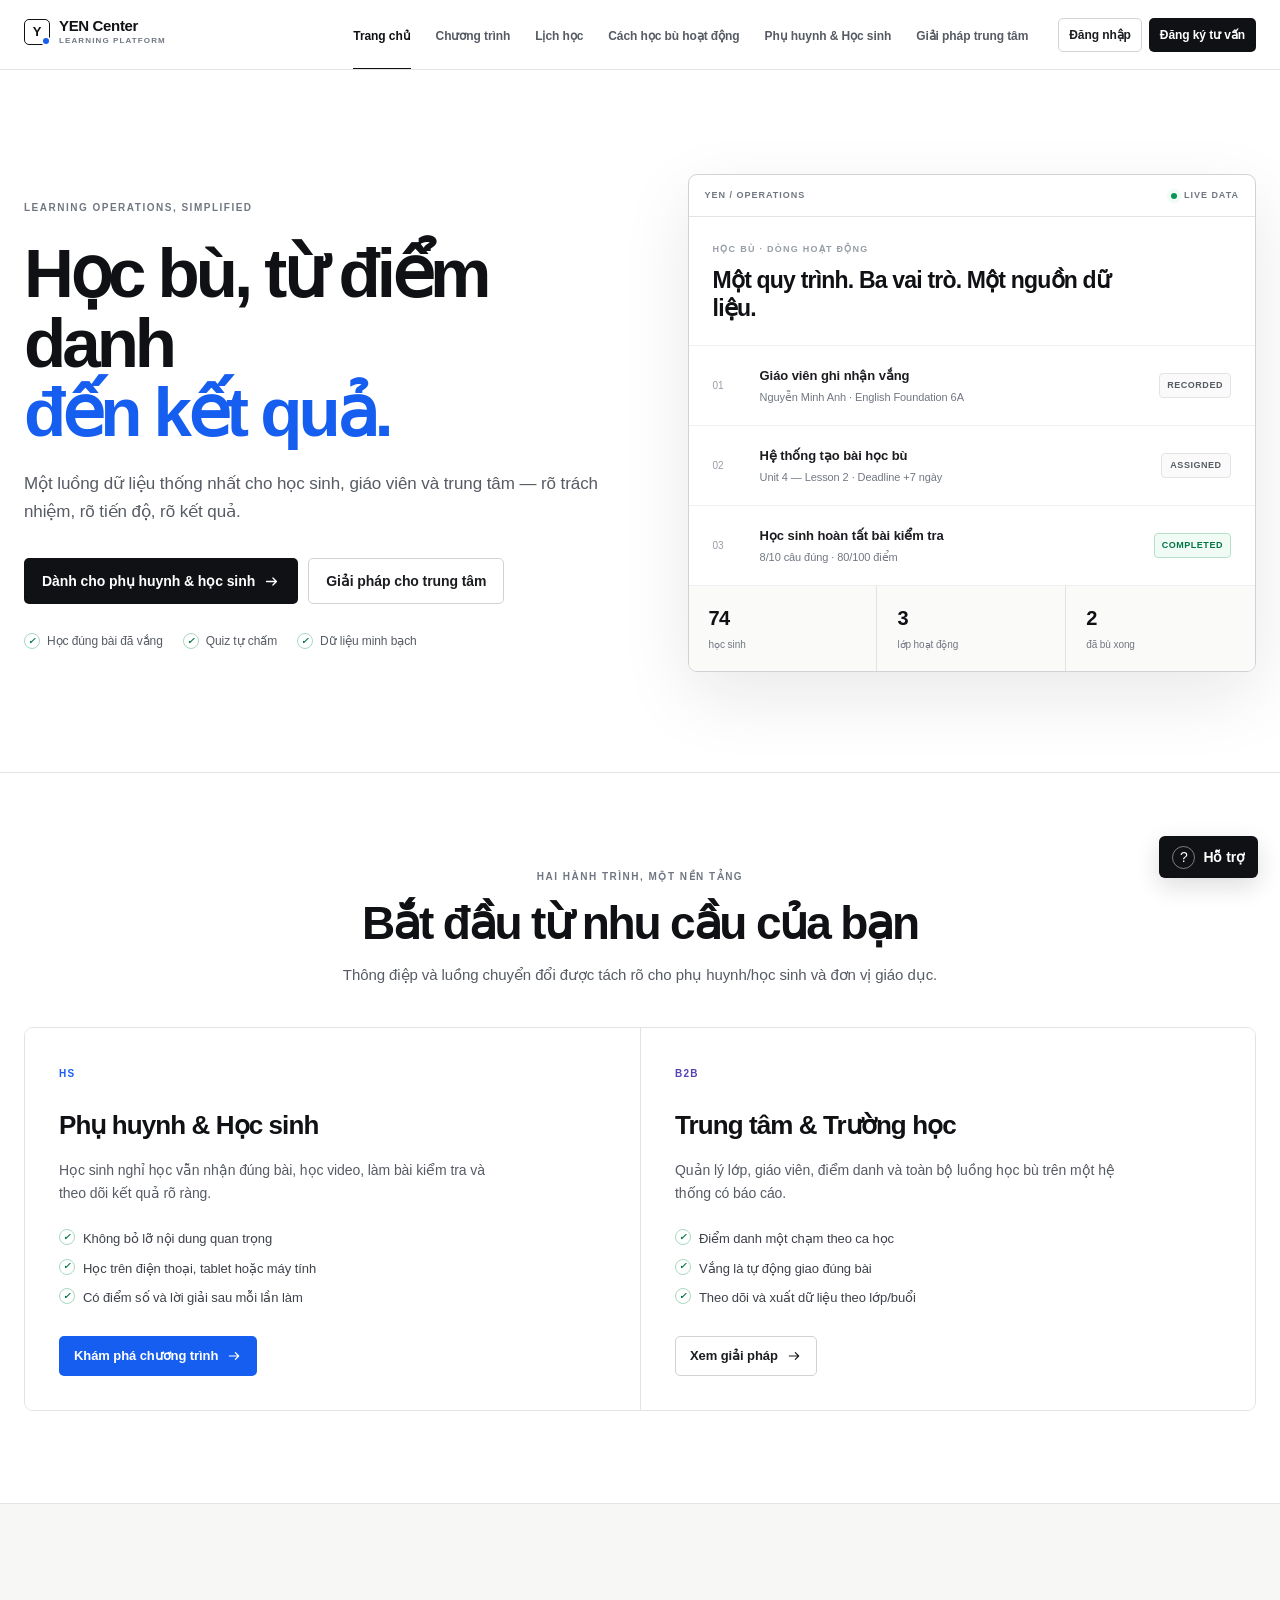
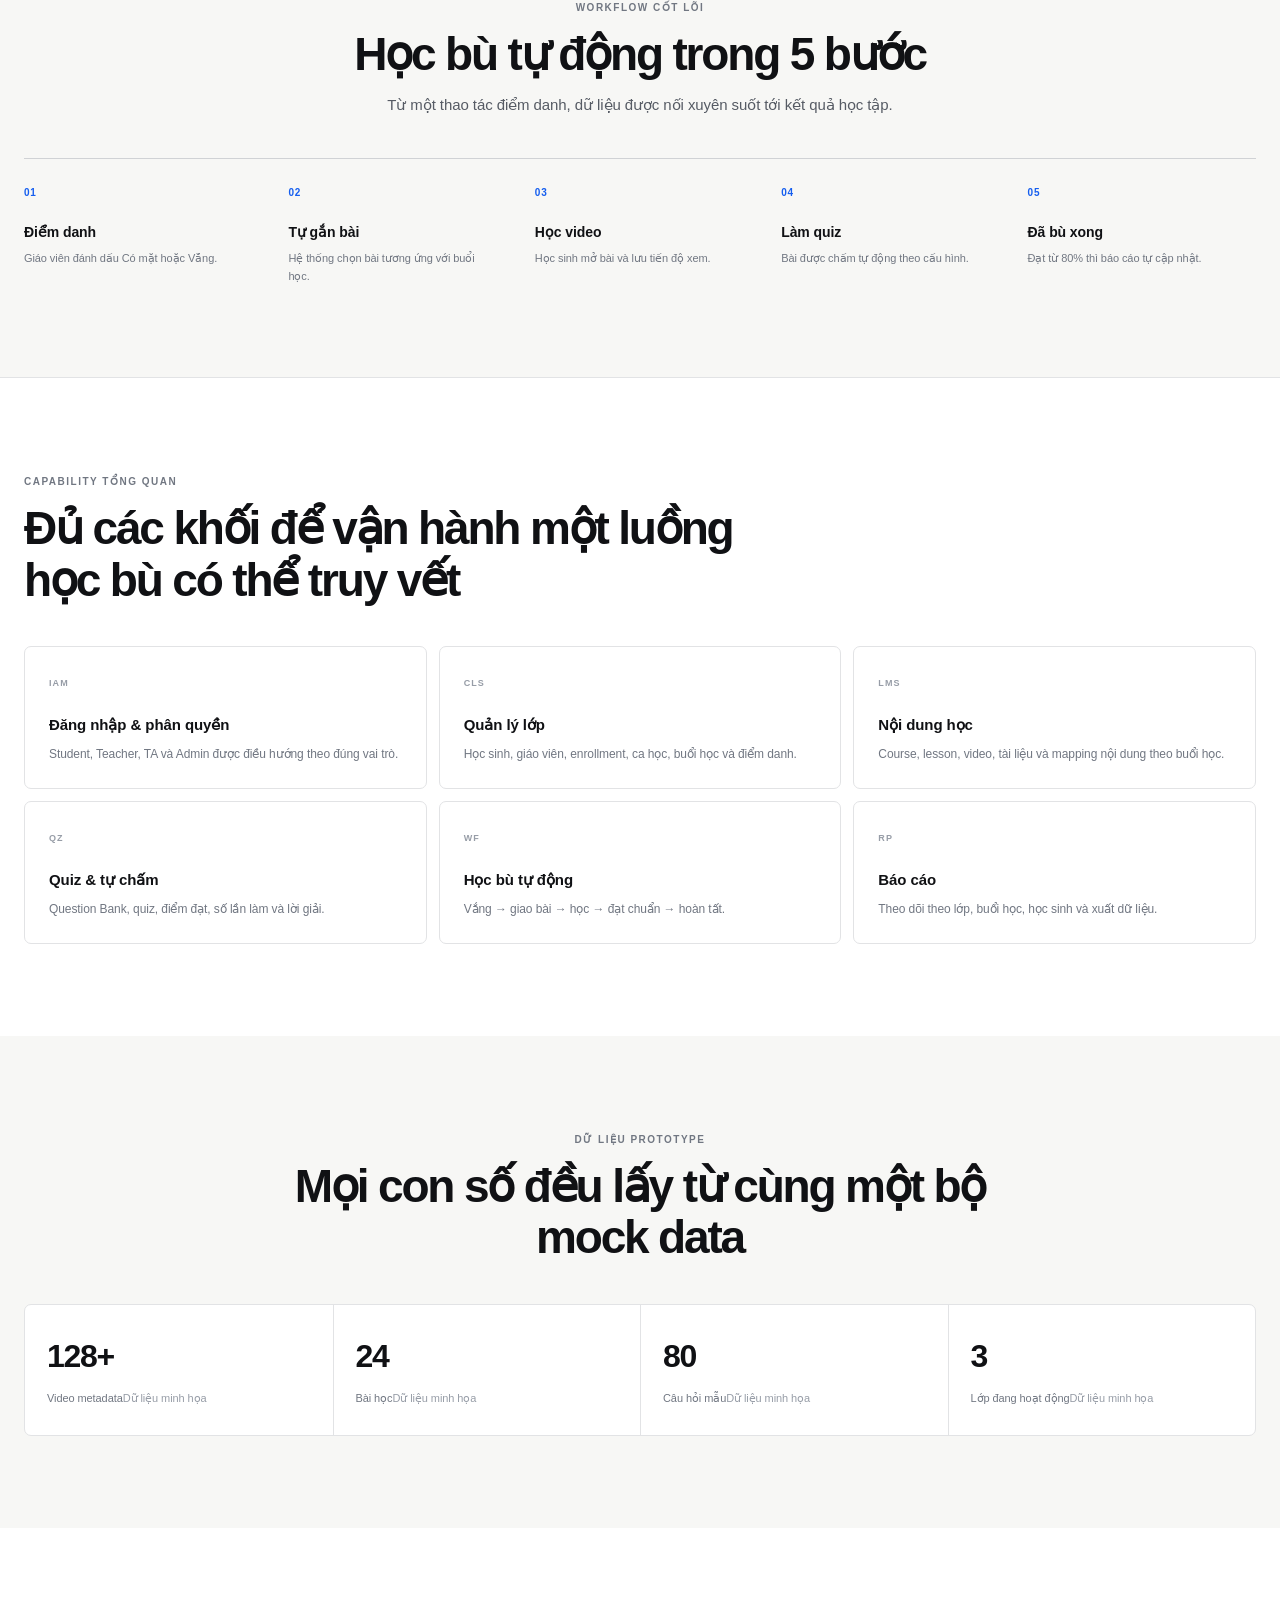
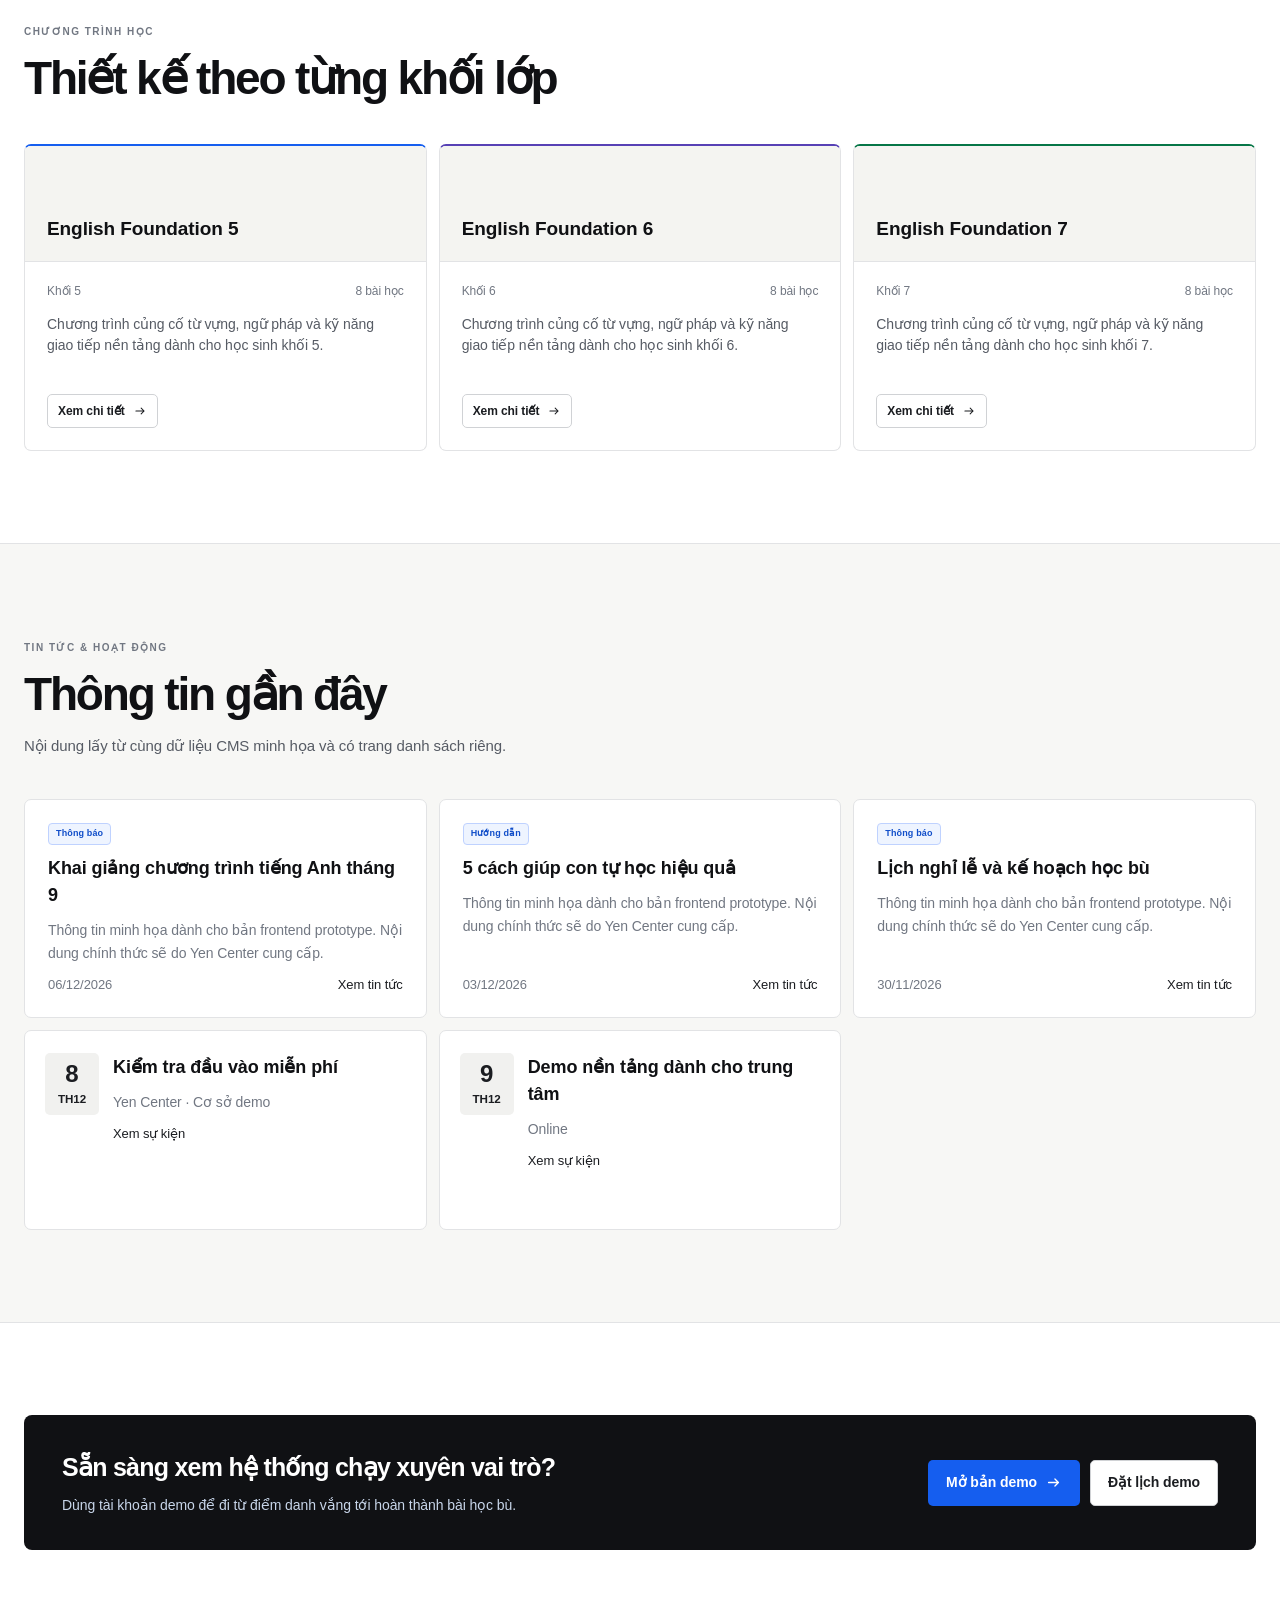
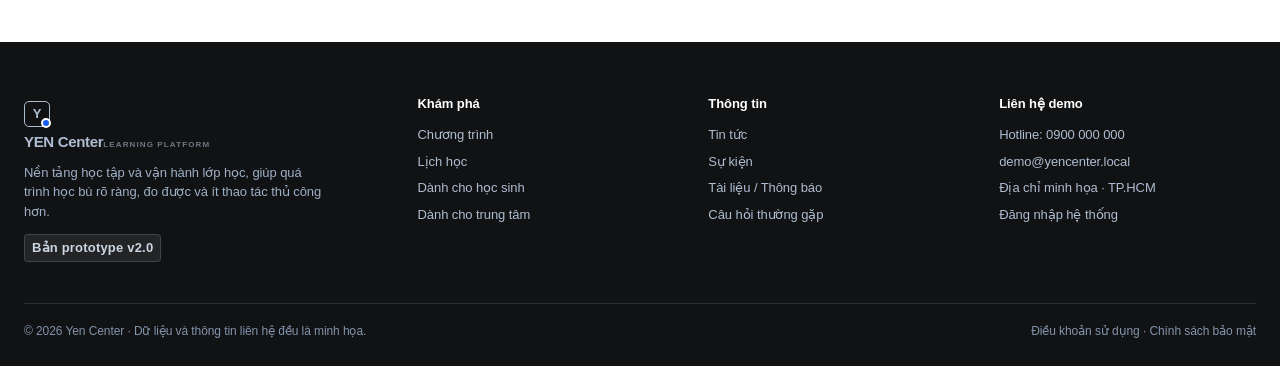
==== source/index.html @ bee6f435 "Initial commit: Yen Center LMS Demo v2.0" ====
<!doctype html>
<html lang="vi">
<head>
  <meta charset="UTF-8" />
  <meta name="viewport" content="width=device-width, initial-scale=1.0" />
  <meta name="description" content="Yen Center LMS — working frontend prototype cho luồng quản lý lớp, điểm danh và học bù tự động" />
  <meta name="theme-color" content="#111318" />
  <link rel="icon" href="data:image/svg+xml,%3Csvg xmlns='http://www.w3.org/2000/svg' viewBox='0 0 64 64'%3E%3Crect width='64' height='64' rx='14' fill='%230F2B5B'/%3E%3Cpath d='M12 25 32 14l20 11-20 11L12 25Zm8 8v10c8 6 16 6 24 0V33' fill='none' stroke='white' stroke-width='4' stroke-linejoin='round'/%3E%3C/svg%3E" />
  <title>Yen Center LMS — Minimal UI Demo v2.0</title>
  <link rel="stylesheet" href="./styles.css" />
</head>
<body>
  <a class="skip-link" href="#main-content">Bỏ qua điều hướng</a>
  <div id="app"></div>
  <div id="toast-root" class="toast-root" aria-live="polite" aria-atomic="true"></div>
  <script src="./app.js"></script>
</body>
</html>
---- source/styles.css ----
:root {
  --brand-950: #081b39;
  --brand-900: #0f2b5b;
  --brand-800: #173d77;
  --brand-700: #1d4f91;
  --primary-700: #1d4ed8;
  --primary-600: #2563eb;
  --primary-500: #3b82f6;
  --primary-100: #dbeafe;
  --primary-50: #eff6ff;
  --success-700: #137043;
  --success-600: #198754;
  --success-100: #d8f3e5;
  --success-50: #effaf4;
  --warning-700: #b45309;
  --warning-600: #d97706;
  --warning-100: #fef0c7;
  --warning-50: #fffbeb;
  --danger-700: #b42318;
  --danger-600: #dc2626;
  --danger-100: #fee2e2;
  --danger-50: #fff5f5;
  --violet-700: #6d28d9;
  --violet-100: #ede9fe;
  --ink-950: #0d1726;
  --ink-900: #111827;
  --ink-700: #334155;
  --ink-600: #475569;
  --ink-500: #64748b;
  --ink-400: #94a3b8;
  --line-300: #cbd5e1;
  --line-200: #e2e8f0;
  --line-100: #eef2f6;
  --surface: #ffffff;
  --page: #f6f8fb;
  --page-warm: #fbfaf8;
  --shadow-xs: 0 1px 2px rgba(15, 23, 42, 0.05);
  --shadow-sm: 0 8px 24px rgba(15, 43, 91, 0.08);
  --shadow-md: 0 18px 48px rgba(15, 43, 91, 0.12);
  --radius-sm: 8px;
  --radius-md: 12px;
  --radius-lg: 18px;
  --radius-xl: 24px;
  --sidebar: 248px;
  --topbar: 68px;
  --container: 1200px;
  --font: Inter, "Be Vietnam Pro", ui-sans-serif, -apple-system, BlinkMacSystemFont, "Segoe UI", sans-serif;
}

* { box-sizing: border-box; }
html { scroll-behavior: smooth; }
body {
  margin: 0;
  background: var(--page);
  color: var(--ink-900);
  font-family: var(--font);
  font-size: 15px;
  line-height: 1.55;
  -webkit-font-smoothing: antialiased;
}
button, input, select, textarea { font: inherit; }
button { cursor: pointer; }
a { color: inherit; text-decoration: none; }
img, svg { display: block; max-width: 100%; }

.skip-link {
  position: fixed;
  top: 10px;
  left: 10px;
  z-index: 2000;
  transform: translateY(-150%);
  background: var(--brand-900);
  color: #fff;
  padding: 10px 14px;
  border-radius: 6px;
}
.skip-link:focus { transform: translateY(0); }

.container { width: min(calc(100% - 40px), var(--container)); margin: 0 auto; }
.muted { color: var(--ink-500); }
.text-small { font-size: 13px; }
.text-xs { font-size: 12px; }
.text-right { text-align: right; }
.stack { display: grid; gap: 14px; }
.stack-lg { display: grid; gap: 24px; }
.inline { display: flex; align-items: center; gap: 10px; flex-wrap: wrap; }
.between { display: flex; align-items: center; justify-content: space-between; gap: 16px; }
.hidden { display: none !important; }
.truncate { overflow: hidden; text-overflow: ellipsis; white-space: nowrap; }

/* Brand */
.brand {
  display: inline-flex;
  align-items: center;
  gap: 10px;
  font-weight: 800;
  color: var(--brand-900);
  letter-spacing: -0.02em;
}
.brand-mark {
  position: relative;
  width: 34px;
  height: 28px;
  flex: 0 0 auto;
}
.brand-mark::before {
  content: "";
  position: absolute;
  top: 1px;
  left: 2px;
  width: 29px;
  height: 19px;
  background: var(--brand-900);
  clip-path: polygon(50% 0, 100% 30%, 50% 60%, 0 30%);
}
.brand-mark::after {
  content: "";
  position: absolute;
  left: 9px;
  top: 13px;
  width: 17px;
  height: 11px;
  border-radius: 0 0 9px 9px;
  border: 3px solid var(--primary-600);
  border-top: 0;
}
.brand-copy { display: grid; line-height: 1.05; }
.brand-copy strong { font-size: 16px; }
.brand-copy small { font-size: 10px; font-weight: 650; color: var(--ink-500); letter-spacing: 0.04em; }

/* Buttons */
.btn {
  min-height: 40px;
  display: inline-flex;
  align-items: center;
  justify-content: center;
  gap: 8px;
  border-radius: 8px;
  border: 1px solid transparent;
  padding: 9px 15px;
  font-weight: 700;
  font-size: 14px;
  transition: 140ms ease;
  white-space: nowrap;
}
.btn:hover { transform: translateY(-1px); }
.btn:active { transform: translateY(0); }
.btn:focus-visible, .icon-btn:focus-visible, input:focus-visible, select:focus-visible, textarea:focus-visible {
  outline: 3px solid rgba(37, 99, 235, 0.22);
  outline-offset: 2px;
}
.btn-primary { background: var(--brand-900); color: #fff; box-shadow: var(--shadow-xs); }
.btn-primary:hover { background: var(--brand-800); }
.btn-blue { background: var(--primary-600); color: #fff; }
.btn-blue:hover { background: var(--primary-700); }
.btn-secondary { background: #fff; color: var(--brand-900); border-color: var(--line-300); }
.btn-secondary:hover { border-color: var(--brand-700); background: var(--primary-50); }
.btn-ghost { background: transparent; color: var(--ink-700); border-color: transparent; }
.btn-ghost:hover { background: var(--line-100); }
.btn-success { background: var(--success-600); color: #fff; }
.btn-danger { background: #fff; color: var(--danger-700); border-color: var(--danger-100); }
.btn-sm { min-height: 34px; padding: 6px 10px; font-size: 13px; }
.btn-lg { min-height: 48px; padding: 12px 20px; font-size: 15px; }
.btn-block { width: 100%; }
.icon-btn {
  width: 38px;
  height: 38px;
  border-radius: 8px;
  display: inline-grid;
  place-items: center;
  border: 1px solid var(--line-200);
  background: #fff;
  color: var(--ink-600);
}
.icon-btn:hover { color: var(--brand-900); border-color: var(--line-300); }

/* Public website */
.public-page { min-height: 100vh; background: var(--surface); }
.public-header {
  height: 72px;
  position: sticky;
  top: 0;
  z-index: 100;
  background: rgba(255,255,255,0.96);
  border-bottom: 1px solid var(--line-100);
  backdrop-filter: blur(12px);
}
.public-header-inner { height: 100%; display: flex; align-items: center; gap: 28px; }
.public-nav { margin-left: auto; display: flex; align-items: center; gap: 24px; font-size: 13px; font-weight: 650; color: var(--ink-700); }
.public-nav a:hover, .public-nav a.active { color: var(--primary-700); }
.public-actions { display: flex; gap: 8px; }
.mobile-menu-btn { display: none; margin-left: auto; }

.hero {
  position: relative;
  overflow: hidden;
  border-bottom: 1px solid var(--line-100);
  background:
    radial-gradient(circle at 82% 18%, rgba(37, 99, 235, 0.09), transparent 30%),
    linear-gradient(180deg, #fbfdff 0%, #ffffff 78%);
}
.hero::before {
  content: "";
  position: absolute;
  inset: 0;
  background-image: linear-gradient(rgba(15,43,91,.035) 1px, transparent 1px), linear-gradient(90deg, rgba(15,43,91,.035) 1px, transparent 1px);
  background-size: 32px 32px;
  mask-image: linear-gradient(to bottom, rgba(0,0,0,.7), transparent 80%);
}
.hero-grid { position: relative; display: grid; grid-template-columns: 1.02fr .98fr; align-items: center; gap: 60px; padding: 80px 0 76px; }
.eyebrow {
  display: inline-flex;
  align-items: center;
  gap: 8px;
  padding: 6px 10px;
  border: 1px solid #bfdbfe;
  border-radius: 999px;
  background: var(--primary-50);
  color: var(--primary-700);
  font-size: 12px;
  font-weight: 800;
  letter-spacing: .025em;
  text-transform: uppercase;
}
.hero h1, .page-hero h1 {
  margin: 20px 0 18px;
  font-size: clamp(40px, 5vw, 62px);
  line-height: 1.08;
  letter-spacing: -0.045em;
  color: var(--brand-950);
}
.hero h1 span { color: var(--primary-600); }
.hero p { max-width: 610px; font-size: 18px; color: var(--ink-600); margin: 0 0 28px; }
.hero-proof { display: flex; gap: 18px; flex-wrap: wrap; margin-top: 26px; color: var(--ink-600); font-size: 13px; }
.hero-proof span { display: flex; align-items: center; gap: 7px; }
.check-dot { width: 18px; height: 18px; display: grid; place-items: center; border-radius: 50%; background: var(--success-100); color: var(--success-700); font-size: 11px; font-weight: 900; }

.product-preview {
  position: relative;
  border: 1px solid #dbe4ef;
  border-radius: 18px;
  background: #fff;
  box-shadow: var(--shadow-md);
  overflow: hidden;
  transform: rotate(.2deg);
}
.preview-top { height: 42px; display: flex; align-items: center; padding: 0 14px; border-bottom: 1px solid var(--line-100); background: #fbfcfe; }
.preview-dots { display: flex; gap: 5px; }
.preview-dots i { width: 8px; height: 8px; border-radius: 50%; background: var(--line-300); }
.preview-app { display: grid; grid-template-columns: 120px 1fr; min-height: 355px; }
.preview-sidebar { background: var(--brand-950); color: #dbeafe; padding: 20px 14px; }
.preview-sidebar b { color: #fff; font-size: 12px; }
.preview-menu { display: grid; gap: 7px; margin-top: 22px; }
.preview-menu span { padding: 8px; border-radius: 6px; font-size: 9px; opacity: .72; }
.preview-menu span:first-child { background: rgba(255,255,255,.12); opacity: 1; }
.preview-main { padding: 20px; background: #f8fafc; }
.preview-title { height: 12px; width: 42%; border-radius: 4px; background: #cbd5e1; margin-bottom: 18px; }
.preview-kpis { display: grid; grid-template-columns: repeat(3, 1fr); gap: 10px; }
.preview-kpi { min-height: 74px; border: 1px solid var(--line-200); border-radius: 9px; background: #fff; padding: 12px; }
.preview-kpi small { display: block; color: var(--ink-400); font-size: 8px; }
.preview-kpi strong { display: block; margin-top: 8px; font-size: 19px; color: var(--brand-900); }
.preview-chart { height: 128px; margin-top: 12px; border: 1px solid var(--line-200); border-radius: 9px; background: #fff; padding: 16px; display: flex; align-items: flex-end; gap: 8px; }
.preview-chart i { flex: 1; border-radius: 3px 3px 0 0; background: #bfdbfe; }
.preview-chart i:nth-child(2), .preview-chart i:nth-child(5) { background: #60a5fa; }
.preview-list { margin-top: 12px; display: grid; gap: 7px; }
.preview-list span { height: 9px; border-radius: 3px; background: #e2e8f0; }
.preview-badge {
  position: absolute;
  right: -24px;
  bottom: 24px;
  width: 178px;
  padding: 14px;
  border: 1px solid #bbf7d0;
  border-radius: 12px;
  background: #fff;
  box-shadow: var(--shadow-sm);
}
.preview-badge strong { display: block; color: var(--success-700); }
.preview-badge small { color: var(--ink-500); }

.section { padding: 78px 0; }
.section-soft { background: var(--page); border-top: 1px solid var(--line-100); border-bottom: 1px solid var(--line-100); }
.section-warm { background: var(--page-warm); }
.section-head { max-width: 720px; margin-bottom: 34px; }
.section-head.center { margin-left: auto; margin-right: auto; text-align: center; }
.section-head h2 { margin: 8px 0 12px; color: var(--brand-950); font-size: clamp(28px, 4vw, 40px); line-height: 1.18; letter-spacing: -0.035em; }
.section-head p { margin: 0; color: var(--ink-600); font-size: 16px; }

.audience-grid { display: grid; grid-template-columns: 1fr 1fr; gap: 22px; }
.audience-card { position: relative; overflow: hidden; min-height: 290px; padding: 30px; border: 1px solid var(--line-200); border-radius: 16px; background: #fff; box-shadow: var(--shadow-xs); }
.audience-card::after { content:""; position:absolute; width:180px; height:180px; border-radius:50%; right:-60px; bottom:-75px; background: var(--primary-50); }
.audience-card.b2b::after { background: #eef2ff; }
.audience-card h3 { margin: 18px 0 8px; font-size: 24px; color: var(--brand-950); }
.audience-card p { max-width: 440px; color: var(--ink-600); }
.audience-card ul { padding: 0; margin: 18px 0 22px; list-style: none; display: grid; gap: 8px; }
.audience-card li { display: flex; gap: 8px; align-items: flex-start; color: var(--ink-700); }
.audience-card .btn { position: relative; z-index: 1; }
.audience-icon { width: 46px; height: 46px; display: grid; place-items: center; border-radius: 11px; background: var(--primary-50); color: var(--primary-700); font-size: 21px; font-weight: 900; }
.b2b .audience-icon { background: #eef2ff; color: var(--violet-700); }

.workflow { display: grid; grid-template-columns: repeat(5, 1fr); gap: 0; counter-reset: steps; }
.workflow-step { position: relative; padding: 0 16px; text-align: center; }
.workflow-step:not(:last-child)::after { content: ""; position: absolute; top: 25px; left: 67%; width: 68%; border-top: 1px dashed #a7b8cc; }
.workflow-number { position: relative; z-index: 1; width: 52px; height: 52px; margin: 0 auto 14px; display: grid; place-items: center; border-radius: 50%; background: #fff; border: 1px solid #bfdbfe; color: var(--primary-700); box-shadow: var(--shadow-xs); font-weight: 850; }
.workflow-step h3 { margin: 0 0 7px; font-size: 15px; color: var(--brand-950); }
.workflow-step p { margin: 0; font-size: 12px; color: var(--ink-500); }

.feature-grid { display: grid; grid-template-columns: repeat(3, 1fr); gap: 18px; }
.feature-card { padding: 22px; border: 1px solid var(--line-200); border-radius: 12px; background: #fff; }
.feature-card h3 { margin: 15px 0 7px; font-size: 17px; color: var(--brand-950); }
.feature-card p { margin: 0; color: var(--ink-500); font-size: 14px; }
.feature-icon { width: 40px; height: 40px; border-radius: 10px; display: grid; place-items: center; background: var(--primary-50); color: var(--primary-700); font-weight: 900; }

.metric-row { display: grid; grid-template-columns: repeat(4, 1fr); border: 1px solid var(--line-200); border-radius: 14px; overflow: hidden; background: #fff; }
.metric { padding: 24px; text-align: center; }
.metric + .metric { border-left: 1px solid var(--line-200); }
.metric strong { display: block; color: var(--brand-900); font-size: 30px; letter-spacing: -.04em; }
.metric small { color: var(--ink-500); }
.data-label { display: inline-block; margin-top: 10px; font-size: 11px; color: var(--ink-400); }

.program-grid { display: grid; grid-template-columns: repeat(3, 1fr); gap: 18px; }
.program-card { overflow: hidden; border: 1px solid var(--line-200); border-radius: 14px; background: #fff; }
.program-cover { min-height: 132px; padding: 22px; display: flex; align-items: flex-end; background: linear-gradient(130deg, #eef5ff, #dbeafe); color: var(--brand-900); }
.program-card:nth-child(2) .program-cover { background: linear-gradient(130deg, #f5f3ff, #ede9fe); }
.program-card:nth-child(3) .program-cover { background: linear-gradient(130deg, #effaf4, #d8f3e5); }
.program-cover strong { max-width: 210px; font-size: 22px; line-height: 1.15; }
.program-body { padding: 20px; }
.program-meta { display: flex; justify-content: space-between; gap: 10px; color: var(--ink-500); font-size: 12px; }
.program-body p { color: var(--ink-600); min-height: 66px; }

.public-cta { padding: 34px; display: grid; grid-template-columns: 1fr auto; align-items: center; gap: 30px; border-radius: 18px; background: var(--brand-950); color: #fff; }
.public-cta h2 { margin: 0 0 8px; font-size: 28px; }
.public-cta p { margin: 0; color: #c8d6ea; }
.public-footer { padding: 52px 0 26px; background: #08182f; color: #d8e2f0; }
.footer-grid { display: grid; grid-template-columns: 1.4fr repeat(3, 1fr); gap: 34px; }
.public-footer .brand { color: #fff; }
.public-footer .brand-mark::before { background: #fff; }
.footer-col h3 { margin: 0 0 12px; color: #fff; font-size: 13px; }
.footer-col a, .footer-col span { display: block; margin: 7px 0; color: #aebdd1; font-size: 13px; }
.footer-bottom { display: flex; justify-content: space-between; gap: 20px; margin-top: 34px; padding-top: 18px; border-top: 1px solid rgba(255,255,255,.12); color: #8294ad; font-size: 12px; }

.page-hero { padding: 64px 0 50px; background: var(--page); border-bottom: 1px solid var(--line-100); }
.page-hero h1 { max-width: 820px; margin-top: 12px; font-size: clamp(36px, 5vw, 54px); }
.page-hero p { max-width: 760px; font-size: 17px; color: var(--ink-600); }
.split-layout { display: grid; grid-template-columns: 1fr 440px; gap: 54px; align-items: start; }

/* Forms */
.form-card { border: 1px solid var(--line-200); border-radius: 14px; background: #fff; padding: 24px; box-shadow: var(--shadow-xs); }
.form-card h2, .form-card h3 { margin-top: 0; color: var(--brand-950); }
.form-grid { display: grid; grid-template-columns: 1fr 1fr; gap: 15px; }
.field { display: grid; gap: 6px; }
.field.full { grid-column: 1 / -1; }
.field label { font-size: 13px; font-weight: 700; color: var(--ink-700); }
.field-hint { font-size: 12px; color: var(--ink-500); }
.input, .select, .textarea {
  width: 100%;
  border: 1px solid var(--line-300);
  border-radius: 8px;
  background: #fff;
  color: var(--ink-900);
  padding: 10px 12px;
  min-height: 42px;
}
.textarea { min-height: 106px; resize: vertical; }
.checkbox { display: flex; gap: 9px; align-items: flex-start; color: var(--ink-600); font-size: 13px; }
.checkbox input { margin-top: 3px; }
.form-error { color: var(--danger-700); font-size: 12px; }

/* Login */
.auth-page { min-height: 100vh; display: grid; grid-template-columns: 1.02fr .98fr; background: #fff; }
.auth-side { position: relative; overflow: hidden; padding: 54px; display: flex; flex-direction: column; justify-content: space-between; background: var(--brand-950); color: #fff; }
.auth-side::after { content:""; position:absolute; width:500px; height:500px; border-radius:50%; right:-260px; bottom:-180px; border:90px solid rgba(59,130,246,.16); }
.auth-side .brand { color: #fff; }
.auth-side .brand-mark::before { background: #fff; }
.auth-side h1 { max-width: 520px; margin: 0; font-size: 48px; line-height: 1.12; letter-spacing: -.045em; }
.auth-side p { max-width: 490px; color: #b7c7dc; font-size: 17px; }
.auth-workflow { position: relative; z-index: 1; display: flex; align-items: center; gap: 8px; flex-wrap: wrap; }
.auth-workflow span { padding: 7px 10px; border-radius: 6px; background: rgba(255,255,255,.1); font-size: 12px; }
.auth-workflow i { color: #7db2ff; font-style: normal; }
.auth-main { display: grid; place-items: center; padding: 40px; }
.auth-card { width: min(100%, 440px); }
.auth-card h2 { margin: 0 0 8px; font-size: 30px; color: var(--brand-950); letter-spacing: -.03em; }
.auth-card > p { margin: 0 0 26px; color: var(--ink-500); }
.demo-accounts { margin-top: 24px; padding-top: 22px; border-top: 1px solid var(--line-200); }
.demo-accounts h3 { margin: 0 0 10px; font-size: 13px; color: var(--ink-700); }
.demo-grid { display: grid; grid-template-columns: 1fr 1fr; gap: 8px; }
.demo-account { text-align: left; padding: 10px; border: 1px solid var(--line-200); border-radius: 8px; background: #fff; }
.demo-account:hover { border-color: #93b7ea; background: var(--primary-50); }
.demo-account strong { display: block; color: var(--brand-900); font-size: 12px; }
.demo-account small { color: var(--ink-500); font-size: 10px; }

/* App shell */
.app-layout { min-height: 100vh; display: grid; grid-template-columns: var(--sidebar) 1fr; background: var(--page); }
.sidebar { position: sticky; top: 0; height: 100vh; display: flex; flex-direction: column; border-right: 1px solid #18365f; background: var(--brand-950); color: #fff; z-index: 110; }
.sidebar-head { height: var(--topbar); display: flex; align-items: center; padding: 0 20px; border-bottom: 1px solid rgba(255,255,255,.11); }
.sidebar .brand { color: #fff; }
.sidebar .brand-mark::before { background: #fff; }
.sidebar .brand-copy small { color: #91a6c3; }
.sidebar-nav { padding: 18px 12px; display: grid; gap: 4px; overflow-y: auto; }
.nav-group-label { margin: 16px 10px 5px; color: #7790b1; font-size: 10px; font-weight: 800; text-transform: uppercase; letter-spacing: .08em; }
.sidebar-link { min-height: 42px; display: flex; align-items: center; gap: 11px; padding: 9px 11px; border-radius: 7px; color: #c7d4e6; font-size: 13px; font-weight: 650; }
.sidebar-link:hover { color: #fff; background: rgba(255,255,255,.07); }
.sidebar-link.active { color: #fff; background: #1d4f91; box-shadow: inset 3px 0 #75adff; }
.nav-glyph { width: 23px; height: 23px; display: grid; place-items: center; border: 1px solid rgba(255,255,255,.15); border-radius: 6px; font-size: 10px; font-weight: 900; }
.sidebar-foot { margin-top: auto; padding: 14px; border-top: 1px solid rgba(255,255,255,.11); }
.sidebar-user { display: grid; grid-template-columns: 34px 1fr auto; align-items: center; gap: 9px; }
.avatar { width: 34px; height: 34px; display: grid; place-items: center; border-radius: 50%; background: #dbeafe; color: var(--brand-900); font-weight: 850; }
.sidebar-user strong { display: block; font-size: 12px; }
.sidebar-user small { display: block; color: #91a6c3; font-size: 10px; }

.app-column { min-width: 0; }
.topbar { height: var(--topbar); position: sticky; top: 0; z-index: 80; display: flex; align-items: center; gap: 16px; padding: 0 26px; background: rgba(255,255,255,.96); border-bottom: 1px solid var(--line-200); backdrop-filter: blur(10px); }
.topbar-title { min-width: 0; }
.topbar-title strong { display: block; color: var(--brand-950); }
.topbar-title small { display: block; color: var(--ink-500); font-size: 11px; }
.topbar-actions { margin-left: auto; display: flex; align-items: center; gap: 8px; }
.mobile-sidebar-toggle { display: none; }
.app-main { padding: 26px; }
.app-container { max-width: 1440px; margin: 0 auto; }
.page-heading { display: flex; align-items: flex-start; justify-content: space-between; gap: 18px; margin-bottom: 22px; }
.page-heading h1 { margin: 0; color: var(--brand-950); font-size: 28px; letter-spacing: -.035em; }
.page-heading p { margin: 5px 0 0; color: var(--ink-500); }

.kpi-grid { display: grid; grid-template-columns: repeat(4, 1fr); gap: 14px; margin-bottom: 20px; }
.kpi-card { min-height: 126px; padding: 18px; border: 1px solid var(--line-200); border-radius: 11px; background: #fff; box-shadow: var(--shadow-xs); }
.kpi-top { display: flex; justify-content: space-between; gap: 8px; }
.kpi-label { color: var(--ink-500); font-size: 12px; font-weight: 650; }
.kpi-value { display: block; margin: 12px 0 5px; color: var(--brand-950); font-size: 31px; line-height: 1; letter-spacing: -.045em; }
.kpi-caption { color: var(--ink-400); font-size: 11px; }
.kpi-icon { width: 34px; height: 34px; display: grid; place-items: center; border-radius: 8px; background: var(--primary-50); color: var(--primary-700); font-size: 11px; font-weight: 900; }
.kpi-card.success .kpi-icon { background: var(--success-50); color: var(--success-700); }
.kpi-card.warning .kpi-icon { background: var(--warning-50); color: var(--warning-700); }
.kpi-card.danger .kpi-icon { background: var(--danger-50); color: var(--danger-700); }

.dashboard-grid { display: grid; grid-template-columns: minmax(0, 1.55fr) minmax(310px, .75fr); gap: 18px; }
.panel { border: 1px solid var(--line-200); border-radius: 11px; background: #fff; box-shadow: var(--shadow-xs); overflow: hidden; }
.panel-head { min-height: 58px; display: flex; align-items: center; justify-content: space-between; gap: 12px; padding: 14px 17px; border-bottom: 1px solid var(--line-100); }
.panel-head h2, .panel-head h3 { margin: 0; color: var(--brand-950); font-size: 15px; }
.panel-body { padding: 17px; }
.panel-blank { padding: 42px 20px; text-align: center; color: var(--ink-500); }
.panel-blank strong { display: block; color: var(--ink-700); margin-bottom: 4px; }

/* Tables */
.table-wrap { width: 100%; overflow-x: auto; }
.data-table { width: 100%; border-collapse: collapse; background: #fff; font-size: 13px; }
.data-table th { padding: 11px 13px; text-align: left; color: var(--ink-500); background: #f8fafc; border-bottom: 1px solid var(--line-200); font-size: 11px; text-transform: uppercase; letter-spacing: .035em; white-space: nowrap; }
.data-table td { padding: 12px 13px; border-bottom: 1px solid var(--line-100); color: var(--ink-700); vertical-align: middle; }
.data-table tbody tr:hover { background: #fbfdff; }
.data-table tbody tr:last-child td { border-bottom: 0; }
.cell-primary { color: var(--ink-900); font-weight: 700; }
.cell-sub { display: block; margin-top: 2px; color: var(--ink-400); font-size: 11px; }
.table-actions { display: flex; justify-content: flex-end; gap: 6px; }
.toolbar { display: flex; align-items: center; justify-content: space-between; gap: 12px; padding: 14px 16px; border-bottom: 1px solid var(--line-100); background: #fff; }
.toolbar-left, .toolbar-right { display: flex; align-items: center; gap: 8px; flex-wrap: wrap; }
.search-box { position: relative; }
.search-box input { min-width: 240px; padding-left: 34px; }
.search-box::before { content: "⌕"; position: absolute; left: 12px; top: 50%; transform: translateY(-53%); color: var(--ink-400); font-size: 18px; }

.badge { display: inline-flex; align-items: center; gap: 5px; min-height: 24px; padding: 3px 8px; border-radius: 999px; font-size: 11px; font-weight: 750; white-space: nowrap; }
.badge-neutral { background: #f1f5f9; color: var(--ink-600); }
.badge-blue { background: var(--primary-100); color: var(--primary-700); }
.badge-green { background: var(--success-100); color: var(--success-700); }
.badge-amber { background: var(--warning-100); color: var(--warning-700); }
.badge-red { background: var(--danger-100); color: var(--danger-700); }
.badge-violet { background: var(--violet-100); color: var(--violet-700); }
.dot { width: 6px; height: 6px; border-radius: 50%; background: currentColor; }

/* Charts and activity */
.bar-chart { height: 225px; display: grid; grid-template-columns: repeat(7, 1fr); align-items: end; gap: 14px; padding: 20px 4px 0; }
.bar-item { height: 100%; display: flex; flex-direction: column; justify-content: flex-end; align-items: center; gap: 8px; }
.bar-stack { width: 100%; max-width: 36px; display: flex; flex-direction: column; justify-content: flex-end; border-radius: 5px 5px 2px 2px; overflow: hidden; background: var(--line-100); }
.bar-a { background: #7eb2fb; }
.bar-b { background: var(--brand-800); }
.bar-label { color: var(--ink-400); font-size: 10px; }
.activity-list { display: grid; }
.activity-item { display: grid; grid-template-columns: 34px 1fr auto; gap: 10px; align-items: start; padding: 12px 0; border-bottom: 1px solid var(--line-100); }
.activity-item:last-child { border-bottom: 0; }
.activity-icon { width: 32px; height: 32px; display: grid; place-items: center; border-radius: 8px; background: var(--primary-50); color: var(--primary-700); font-size: 10px; font-weight: 900; }
.activity-item strong { font-size: 12px; }
.activity-item p { margin: 2px 0 0; color: var(--ink-500); font-size: 11px; }
.activity-item time { color: var(--ink-400); font-size: 10px; }

/* Attendance */
.attendance-summary { display: flex; gap: 10px; flex-wrap: wrap; margin-bottom: 16px; }
.summary-chip { display: flex; align-items: center; gap: 7px; padding: 8px 11px; border: 1px solid var(--line-200); border-radius: 8px; background: #fff; color: var(--ink-600); font-size: 12px; }
.summary-chip strong { color: var(--ink-900); }
.attendance-control { display: inline-flex; padding: 3px; border: 1px solid var(--line-200); border-radius: 8px; background: #f8fafc; }
.attendance-control button { min-width: 68px; min-height: 31px; border: 0; border-radius: 6px; background: transparent; color: var(--ink-500); font-size: 11px; font-weight: 750; }
.attendance-control button.active-present { background: var(--success-100); color: var(--success-700); }
.attendance-control button.active-absent { background: var(--danger-100); color: var(--danger-700); }
.sticky-save { position: sticky; bottom: 14px; margin-top: 18px; display: flex; justify-content: space-between; align-items: center; gap: 14px; padding: 13px 15px; border: 1px solid #bfdbfe; border-radius: 10px; background: rgba(255,255,255,.96); box-shadow: var(--shadow-sm); }

/* Student learning */
.assignment-grid { display: grid; grid-template-columns: repeat(2, minmax(0, 1fr)); gap: 14px; }
.assignment-card { padding: 17px; border: 1px solid var(--line-200); border-radius: 11px; background: #fff; }
.assignment-card.overdue { border-left: 4px solid var(--danger-600); }
.assignment-card.completed { border-left: 4px solid var(--success-600); }
.assignment-card h3 { margin: 10px 0 5px; font-size: 16px; color: var(--brand-950); }
.assignment-meta { display: flex; gap: 12px; flex-wrap: wrap; color: var(--ink-500); font-size: 11px; }
.progress-track { height: 7px; overflow: hidden; border-radius: 999px; background: #e8edf4; }
.progress-fill { height: 100%; border-radius: inherit; background: var(--primary-600); transition: width .2s ease; }
.progress-fill.success { background: var(--success-600); }
.lesson-layout { display: grid; grid-template-columns: minmax(0, 1fr) 300px; gap: 18px; }
.video-player { overflow: hidden; border-radius: 11px; border: 1px solid #203854; background: #071629; color: #fff; }
.video-screen { position: relative; min-height: 390px; display: grid; place-items: center; background: radial-gradient(circle at 50% 45%, #173967, #071629 70%); }
.video-screen::after { content:""; position:absolute; inset:0; background: linear-gradient(135deg, rgba(255,255,255,.04), transparent 40%); }
.play-button { position: relative; z-index: 1; width: 68px; height: 68px; display: grid; place-items: center; border-radius: 50%; border: 1px solid rgba(255,255,255,.42); background: rgba(255,255,255,.1); color: #fff; font-size: 24px; }
.watermark { position: absolute; z-index: 2; top: 22px; right: 24px; padding: 5px 8px; border-radius: 4px; background: rgba(0,0,0,.34); color: rgba(255,255,255,.8); font-size: 10px; }
.video-caption { position: absolute; z-index: 2; left: 24px; bottom: 24px; }
.video-caption strong { display: block; font-size: 17px; }
.video-caption small { color: #adbed5; }
.video-controls { padding: 13px 15px; background: #0b203b; }
.video-control-row { display: flex; align-items: center; gap: 10px; margin-top: 10px; }
.video-control-row small { color: #a8bad0; }
.lesson-outline { align-self: start; }
.outline-item { display: flex; gap: 10px; padding: 12px 0; border-bottom: 1px solid var(--line-100); }
.outline-index { width: 24px; height: 24px; display: grid; place-items: center; border-radius: 6px; background: var(--primary-50); color: var(--primary-700); font-size: 10px; font-weight: 800; }

/* Quiz */
.quiz-shell { max-width: 960px; margin: 0 auto; }
.quiz-header { position: sticky; top: calc(var(--topbar) + 8px); z-index: 20; display: flex; align-items: center; justify-content: space-between; gap: 12px; margin-bottom: 16px; padding: 13px 16px; border: 1px solid var(--line-200); border-radius: 10px; background: rgba(255,255,255,.96); box-shadow: var(--shadow-xs); }
.quiz-progress { display: flex; align-items: center; gap: 10px; flex: 1; }
.quiz-progress .progress-track { width: min(260px, 42vw); }
.timer { padding: 7px 10px; border-radius: 7px; background: var(--warning-50); color: var(--warning-700); font-weight: 800; font-variant-numeric: tabular-nums; }
.question-card { margin-bottom: 14px; padding: 20px; border: 1px solid var(--line-200); border-radius: 10px; background: #fff; }
.question-card h3 { margin: 0 0 14px; font-size: 15px; color: var(--ink-900); }
.question-index { color: var(--primary-700); }
.option-list { display: grid; gap: 8px; }
.option { display: flex; gap: 10px; align-items: flex-start; padding: 11px 12px; border: 1px solid var(--line-200); border-radius: 8px; color: var(--ink-700); }
.option:hover { border-color: #a8c5ec; background: var(--primary-50); }
.option input { margin-top: 3px; }
.result-hero { padding: 25px; border: 1px solid var(--line-200); border-radius: 12px; background: #fff; text-align: center; }
.score-ring { width: 116px; height: 116px; margin: 0 auto 14px; display: grid; place-items: center; border-radius: 50%; background: conic-gradient(var(--success-600) var(--score), #e8edf4 0); position: relative; }
.score-ring::after { content:""; position:absolute; width:88px; height:88px; border-radius:50%; background:#fff; }
.score-ring strong { position: relative; z-index: 1; font-size: 25px; color: var(--brand-950); }

/* Content studio */
.content-grid { display: grid; grid-template-columns: 300px 1fr; gap: 18px; }
.course-tree { border: 1px solid var(--line-200); border-radius: 10px; background: #fff; padding: 14px; }
.tree-item { padding: 8px 9px; border-radius: 6px; color: var(--ink-600); font-size: 12px; }
.tree-item.level-1 { font-weight: 800; color: var(--brand-900); }
.tree-item.level-2 { margin-left: 14px; }
.tree-item.level-3 { margin-left: 28px; }
.tree-item.active { background: var(--primary-50); color: var(--primary-700); }
.editor-canvas { border: 1px solid var(--line-200); border-radius: 10px; background: #fff; padding: 22px; }
.editor-block { padding: 16px; border: 1px dashed var(--line-300); border-radius: 8px; background: #fbfcfe; }
.question-type-grid { display: grid; grid-template-columns: repeat(3, 1fr); gap: 8px; }
.question-type { padding: 11px; border: 1px solid var(--line-200); border-radius: 7px; background: #fff; color: var(--ink-700); font-size: 11px; font-weight: 650; }

/* Alerts, states, toast */
.alert { display: flex; gap: 10px; align-items: flex-start; padding: 12px 14px; border-radius: 8px; border: 1px solid var(--line-200); background: #fff; color: var(--ink-700); font-size: 13px; }
.alert-info { border-color: #bfdbfe; background: var(--primary-50); color: #1e4f91; }
.alert-success { border-color: #bbf7d0; background: var(--success-50); color: var(--success-700); }
.alert-warning { border-color: #fde68a; background: var(--warning-50); color: var(--warning-700); }
.alert-danger { border-color: #fecaca; background: var(--danger-50); color: var(--danger-700); }
.empty-state { padding: 54px 20px; text-align: center; }
.empty-icon { width: 52px; height: 52px; margin: 0 auto 13px; display: grid; place-items: center; border-radius: 12px; background: var(--primary-50); color: var(--primary-700); font-weight: 900; }
.empty-state h3 { margin: 0 0 6px; color: var(--brand-950); }
.empty-state p { margin: 0 auto 16px; max-width: 430px; color: var(--ink-500); }
.toast-root { position: fixed; right: 18px; top: 18px; z-index: 2200; display: grid; gap: 10px; width: min(380px, calc(100% - 36px)); }
.toast { display: grid; grid-template-columns: 26px 1fr auto; gap: 10px; align-items: start; padding: 13px 14px; border: 1px solid var(--line-200); border-left: 4px solid var(--primary-600); border-radius: 8px; background: #fff; box-shadow: var(--shadow-md); animation: toastIn .18s ease-out; }
.toast.success { border-left-color: var(--success-600); }
.toast.error { border-left-color: var(--danger-600); }
.toast strong { display: block; font-size: 13px; }
.toast p { margin: 2px 0 0; color: var(--ink-500); font-size: 11px; }
.toast button { border: 0; background: transparent; color: var(--ink-400); }
@keyframes toastIn { from { opacity:0; transform: translateY(-8px); } }

.permission-page { min-height: 100vh; display: grid; place-items: center; padding: 30px; background: var(--page); }
.permission-card { width: min(100%, 520px); text-align: center; padding: 42px; border: 1px solid var(--line-200); border-radius: 14px; background: #fff; }
.permission-code { font-size: 68px; font-weight: 900; letter-spacing: -.06em; color: var(--line-300); }

/* Responsive */
@media (max-width: 1100px) {
  .public-nav { gap: 15px; }
  .public-nav a:nth-child(4), .public-nav a:nth-child(5) { display: none; }
  .hero-grid { gap: 34px; }
  .preview-badge { right: 14px; bottom: 14px; }
  .kpi-grid { grid-template-columns: repeat(2, 1fr); }
  .dashboard-grid { grid-template-columns: 1fr; }
  .split-layout { grid-template-columns: 1fr 390px; }
}

@media (max-width: 900px) {
  .public-nav, .public-actions .btn-primary { display: none; }
  .public-nav.open { position: absolute; left: 0; right: 0; top: 72px; display: grid; gap: 0; padding: 12px 20px 18px; background: #fff; border-bottom: 1px solid var(--line-200); box-shadow: var(--shadow-sm); }
  .public-nav.open a { padding: 10px 0; display: block; }
  .mobile-menu-btn { display: inline-grid; }
  .hero-grid { grid-template-columns: 1fr; padding: 62px 0; }
  .product-preview { max-width: 620px; }
  .audience-grid, .program-grid { grid-template-columns: 1fr; }
  .workflow { grid-template-columns: 1fr; gap: 16px; }
  .workflow-step { display: grid; grid-template-columns: 52px 1fr; gap: 14px; text-align: left; padding: 0; align-items: center; }
  .workflow-step:not(:last-child)::after { top: 52px; left: 25px; height: 18px; width: 0; border-top: 0; border-left: 1px dashed #a7b8cc; }
  .workflow-number { margin: 0; }
  .feature-grid { grid-template-columns: repeat(2, 1fr); }
  .metric-row { grid-template-columns: repeat(2, 1fr); }
  .metric:nth-child(3) { border-left: 0; border-top: 1px solid var(--line-200); }
  .metric:nth-child(4) { border-top: 1px solid var(--line-200); }
  .public-cta { grid-template-columns: 1fr; }
  .footer-grid { grid-template-columns: 1fr 1fr; }
  .split-layout { grid-template-columns: 1fr; }

  .app-layout { grid-template-columns: 1fr; }
  .sidebar { position: fixed; left: 0; transform: translateX(-102%); transition: .2s ease; width: var(--sidebar); box-shadow: var(--shadow-md); }
  .sidebar.open { transform: translateX(0); }
  .mobile-sidebar-toggle { display: inline-grid; }
  .app-main { padding: 20px; }
  .lesson-layout, .content-grid { grid-template-columns: 1fr; }
  .video-screen { min-height: 320px; }
}

@media (max-width: 680px) {
  .container { width: min(calc(100% - 28px), var(--container)); }
  .public-header { height: 64px; }
  .public-nav.open { top: 64px; }
  .public-actions .btn-secondary { min-height: 36px; padding: 7px 10px; }
  .hero-grid { padding: 48px 0 54px; }
  .hero h1, .page-hero h1 { font-size: 38px; }
  .hero p { font-size: 16px; }
  .preview-app { grid-template-columns: 86px 1fr; min-height: 310px; }
  .preview-main { padding: 13px; }
  .preview-kpis { grid-template-columns: repeat(2, 1fr); }
  .preview-kpi:last-child { display: none; }
  .preview-chart { height: 94px; }
  .preview-badge { display: none; }
  .section { padding: 58px 0; }
  .feature-grid, .form-grid, .footer-grid { grid-template-columns: 1fr; }
  .metric-row { grid-template-columns: 1fr 1fr; }
  .public-cta { padding: 25px; }
  .footer-bottom { flex-direction: column; }

  .auth-page { grid-template-columns: 1fr; }
  .auth-side { min-height: 290px; padding: 30px 24px; }
  .auth-side h1 { font-size: 35px; }
  .auth-side p { font-size: 14px; }
  .auth-main { padding: 30px 20px; }

  .topbar { padding: 0 14px; }
  .topbar-title small { display: none; }
  .app-main { padding: 14px; }
  .page-heading { align-items: stretch; flex-direction: column; }
  .page-heading .inline { width: 100%; }
  .page-heading .btn { flex: 1; }
  .kpi-grid { grid-template-columns: 1fr 1fr; gap: 9px; }
  .kpi-card { min-height: 112px; padding: 14px; }
  .kpi-value { font-size: 26px; }
  .assignment-grid { grid-template-columns: 1fr; }
  .toolbar { align-items: stretch; flex-direction: column; }
  .toolbar-left, .toolbar-right, .search-box, .search-box input { width: 100%; }
  .toolbar .btn, .toolbar select { flex: 1; }
  .data-table { min-width: 720px; }
  .data-table.mobile-cards { min-width: 0; }
  .data-table.mobile-cards thead { display: none; }
  .data-table.mobile-cards, .data-table.mobile-cards tbody, .data-table.mobile-cards tr, .data-table.mobile-cards td { display: block; width: 100%; }
  .data-table.mobile-cards tr { padding: 14px; border-bottom: 1px solid var(--line-200); }
  .data-table.mobile-cards td { padding: 5px 0; border: 0; }
  .data-table.mobile-cards td[data-label]::before { content: attr(data-label); display: block; color: var(--ink-400); font-size: 10px; text-transform: uppercase; }
  .attendance-control button { min-width: 58px; }
  .sticky-save { bottom: 8px; flex-direction: column; align-items: stretch; }
  .video-screen { min-height: 230px; }
  .video-caption { left: 16px; bottom: 16px; }
  .watermark { right: 14px; top: 14px; }
  .quiz-header { top: calc(var(--topbar) + 3px); align-items: flex-start; flex-direction: column; }
  .quiz-progress, .quiz-progress .progress-track { width: 100%; }
  .question-type-grid { grid-template-columns: 1fr 1fr; }
  .demo-grid { grid-template-columns: 1fr; }
}

@media print {
  .sidebar, .topbar, .page-heading .btn, .toolbar, .toast-root { display: none !important; }
  .app-layout { display: block; }
  .app-main { padding: 0; }
  body { background: #fff; }
  .panel, .kpi-card { box-shadow: none; break-inside: avoid; }
}

/* PO review v1.1 — additional product surfaces */
.resource-grid {
  display: grid;
  grid-template-columns: repeat(3, minmax(0, 1fr));
  gap: 16px;
}
.resource-card {
  position: relative;
  display: flex;
  flex-direction: column;
  align-items: flex-start;
  gap: 10px;
  min-height: 210px;
  padding: 22px;
  border: 1px solid var(--line-200);
  border-radius: var(--radius-lg);
  background: var(--surface);
  box-shadow: var(--shadow-sm);
}
.resource-card h2,
.resource-card h3 { margin: 0; color: var(--brand-950); }
.resource-card h2 { font-size: 20px; }
.resource-card h3 { font-size: 18px; }
.resource-card p { margin: 0; color: var(--ink-500); line-height: 1.65; }
.resource-card .between { width: 100%; margin-top: auto; }
.resource-meta { display: flex; flex-wrap: wrap; gap: 8px 14px; color: var(--ink-500); font-size: 13px; }
.resource-card.event-card { padding-left: 88px; }
.event-date {
  display: inline-flex;
  flex-direction: column;
  align-items: center;
  justify-content: center;
  width: 54px;
  min-height: 62px;
  border-radius: 10px;
  background: var(--brand-50);
  color: var(--brand-900);
}
.resource-card.event-card .event-date { position: absolute; left: 20px; top: 22px; }
.event-date strong { font-size: 24px; line-height: 1; }
.event-date small { margin-top: 4px; font-weight: 800; }

.support-widget { position: fixed; right: 22px; bottom: 22px; z-index: 1200; }
.support-trigger {
  display: inline-flex;
  align-items: center;
  gap: 8px;
  min-height: 46px;
  padding: 10px 16px;
  border: 0;
  border-radius: 999px;
  color: #fff;
  background: var(--brand-900);
  box-shadow: var(--shadow-md);
  cursor: pointer;
}
.support-trigger span { display: grid; place-items: center; width: 23px; height: 23px; border: 1px solid rgba(255,255,255,.45); border-radius: 50%; }
.support-panel {
  display: none;
  position: absolute;
  right: 0;
  bottom: 58px;
  width: min(390px, calc(100vw - 28px));
  padding: 20px;
  border: 1px solid var(--line-200);
  border-radius: var(--radius-lg);
  background: #fff;
  box-shadow: 0 24px 64px rgba(8, 27, 57, .2);
}
.support-widget.open .support-panel { display: block; }
.support-panel .stack { margin-top: 18px; }

.course-overview {
  display: grid;
  grid-template-columns: 1fr auto;
  gap: 24px;
  align-items: center;
  margin-bottom: 18px;
  padding: 24px;
  border: 1px solid var(--line-200);
  border-radius: var(--radius-lg);
  background: linear-gradient(135deg, #fff, var(--brand-50));
}
.course-overview h2 { margin: 6px 0; color: var(--brand-950); }
.course-overview p { max-width: 720px; margin: 0; color: var(--ink-500); }
.course-stat { min-width: 110px; padding-left: 22px; border-left: 1px solid var(--line-200); text-align: center; }
.course-stat strong { display: block; color: var(--brand-900); font-size: 34px; }
.course-stat span { color: var(--ink-500); font-size: 13px; }
.lesson-list { overflow: hidden; border: 1px solid var(--line-200); border-radius: var(--radius-lg); background: #fff; }
.lesson-row {
  display: grid;
  grid-template-columns: 56px minmax(0, 1fr) auto;
  gap: 16px;
  align-items: center;
  min-height: 88px;
  padding: 15px 18px;
  border-bottom: 1px solid var(--line-100);
}
.lesson-row:last-child { border-bottom: 0; }
.lesson-order { display: grid; place-items: center; width: 42px; height: 42px; border-radius: 50%; background: var(--brand-50); color: var(--brand-900); font-weight: 800; }
.lesson-copy strong { display: block; color: var(--ink-900); }
.lesson-copy > span { display: block; margin: 4px 0 7px; color: var(--ink-500); font-size: 13px; }
.lesson-action { display: flex; align-items: center; justify-content: flex-end; gap: 8px; }

.integration-grid { display: grid; grid-template-columns: repeat(4, minmax(0, 1fr)); gap: 14px; }
.integration-card { min-height: 150px; padding: 18px; border: 1px solid var(--line-200); border-radius: var(--radius-lg); background: #fff; }
.integration-card p { margin: 12px 0 0; color: var(--ink-500); font-size: 13px; line-height: 1.55; }
.copy-field { display: grid; grid-template-columns: minmax(0,1fr) auto; gap: 8px; }

button:disabled,
.btn:disabled,
.icon-btn:disabled { cursor: not-allowed; opacity: .48; }

@media (max-width: 1023px) {
  .resource-grid { grid-template-columns: repeat(2, minmax(0, 1fr)); }
  .integration-grid { grid-template-columns: repeat(2, minmax(0, 1fr)); }
}

@media (max-width: 680px) {
  .resource-grid,
  .integration-grid { grid-template-columns: 1fr; }
  .resource-card { min-height: 0; }
  .support-widget { right: 14px; bottom: 14px; }
  .support-trigger strong { display: none; }
  .support-trigger { width: 48px; min-height: 48px; padding: 0; justify-content: center; }
  .support-panel { right: 0; bottom: 58px; max-height: calc(100vh - 90px); overflow: auto; }
  .course-overview { grid-template-columns: 1fr; }
  .course-stat { padding: 14px 0 0; border-top: 1px solid var(--line-200); border-left: 0; text-align: left; }
  .lesson-row { grid-template-columns: 42px minmax(0,1fr); align-items: start; }
  .lesson-action { grid-column: 1 / -1; justify-content: flex-start; padding-left: 58px; }
  .copy-field { grid-template-columns: 1fr; }
}

/* ========================================================================== 
   INTERNATIONAL MINIMAL UI — v2.0
   Visual refresh only. Business flows, data relationships and interactions
   remain unchanged from v1.1.
   ========================================================================== */

:root {
  --brand-950: #101114;
  --brand-900: #17191d;
  --brand-800: #25282e;
  --brand-700: #343840;
  --primary-700: #114ec9;
  --primary-600: #155eef;
  --primary-500: #3578f6;
  --primary-100: #dce8ff;
  --primary-50: #eef4ff;
  --success-700: #067647;
  --success-600: #079455;
  --success-100: #d9f5e8;
  --success-50: #f0fbf5;
  --warning-700: #934b08;
  --warning-600: #b65d09;
  --warning-100: #ffead5;
  --warning-50: #fff8f0;
  --danger-700: #b42318;
  --danger-600: #d92d20;
  --danger-100: #fee4e2;
  --danger-50: #fff4f3;
  --violet-700: #5741b5;
  --violet-100: #ebe7ff;
  --ink-950: #101114;
  --ink-900: #1b1d21;
  --ink-700: #3d4149;
  --ink-600: #565b64;
  --ink-500: #717782;
  --ink-400: #979da7;
  --line-300: #d0d2d5;
  --line-200: #e2e3e5;
  --line-100: #eeeff0;
  --surface: #ffffff;
  --page: #f7f7f5;
  --page-warm: #f3f2ee;
  --shadow-xs: 0 1px 2px rgba(16, 17, 20, .035);
  --shadow-sm: 0 4px 14px rgba(16, 17, 20, .055);
  --shadow-md: 0 18px 48px rgba(16, 17, 20, .09);
  --radius-sm: 4px;
  --radius-md: 7px;
  --radius-lg: 10px;
  --radius-xl: 12px;
  --sidebar: 240px;
  --topbar: 64px;
  --container: 1240px;
  --font: -apple-system, BlinkMacSystemFont, "Segoe UI", "Helvetica Neue", Arial, "Noto Sans", sans-serif;
}

html { background: var(--page); }
body {
  background: var(--page);
  color: var(--ink-900);
  font-family: var(--font);
  font-size: 14px;
  line-height: 1.5;
  letter-spacing: -.006em;
  text-rendering: optimizeLegibility;
}
button, input, select, textarea { letter-spacing: inherit; }
.container { width: min(calc(100% - 48px), var(--container)); }

/* Wordmark */
.brand { gap: 9px; color: var(--brand-950); font-weight: 650; letter-spacing: -.025em; }
.brand-mark {
  width: 26px;
  height: 26px;
  border: 1px solid currentColor;
  border-radius: 5px;
  color: inherit;
}
.brand-mark::before {
  content: "Y";
  inset: 0;
  width: auto;
  height: auto;
  display: grid;
  place-items: center;
  background: transparent !important;
  clip-path: none;
  color: currentColor;
  font-size: 13px;
  font-weight: 750;
}
.brand-mark::after {
  content: "";
  left: auto;
  top: auto;
  right: -2px;
  bottom: -2px;
  width: 6px;
  height: 6px;
  border: 2px solid var(--surface);
  border-radius: 50%;
  background: var(--primary-600);
}
.brand-copy strong { font-size: 15px; font-weight: 700; }
.brand-copy small { margin-top: 3px; color: var(--ink-500); font-size: 8px; font-weight: 650; letter-spacing: .14em; }

/* Controls */
.btn {
  min-height: 40px;
  padding: 9px 14px;
  border-radius: 5px;
  font-weight: 650;
  font-size: 13px;
  transition: background-color 130ms ease, border-color 130ms ease, color 130ms ease, box-shadow 130ms ease;
}
.btn:hover, .btn:active { transform: none; }
.btn:focus-visible, .icon-btn:focus-visible, input:focus-visible, select:focus-visible, textarea:focus-visible {
  outline: 2px solid rgba(21, 94, 239, .3);
  outline-offset: 2px;
}
.btn-primary { background: var(--brand-950); box-shadow: none; }
.btn-primary:hover { background: #292c31; }
.btn-blue { background: var(--primary-600); }
.btn-blue:hover { background: var(--primary-700); }
.btn-secondary { color: var(--ink-900); border-color: var(--line-300); }
.btn-secondary:hover { border-color: #a8acb3; background: #fafafa; }
.btn-ghost:hover { background: #efefed; }
.btn-sm { min-height: 34px; padding: 6px 10px; font-size: 12px; }
.btn-lg { min-height: 46px; padding: 11px 17px; font-size: 14px; }
.icon-btn {
  width: 36px;
  height: 36px;
  border-radius: 5px;
  border-color: var(--line-200);
  color: var(--ink-600);
  box-shadow: none;
}
.icon-btn:hover { color: var(--ink-950); border-color: var(--line-300); background: #fafafa; }

/* Public website */
.public-page { background: #fff; }
.public-header {
  height: 70px;
  background: rgba(255, 255, 255, .97);
  border-bottom-color: var(--line-200);
  backdrop-filter: blur(16px);
}
.public-header-inner { gap: 30px; }
.public-nav { gap: 25px; color: var(--ink-600); font-size: 12px; font-weight: 600; }
.public-nav a { position: relative; padding: 25px 0 23px; }
.public-nav a::after {
  content: "";
  position: absolute;
  left: 0;
  right: 100%;
  bottom: -1px;
  height: 1px;
  background: var(--ink-950);
  transition: right 150ms ease;
}
.public-nav a:hover, .public-nav a.active { color: var(--ink-950); }
.public-nav a:hover::after, .public-nav a.active::after { right: 0; }
.public-actions { gap: 7px; }

.hero {
  overflow: visible;
  background: #fff;
  border-bottom: 1px solid var(--line-200);
}
.hero::before { display: none; }
.hero-grid { gap: 72px; padding: 104px 0 100px; }
.eyebrow {
  padding: 0;
  border: 0;
  border-radius: 0;
  background: transparent;
  color: var(--ink-500);
  font-size: 10px;
  font-weight: 700;
  letter-spacing: .15em;
  text-transform: uppercase;
}
.hero h1, .page-hero h1 {
  margin: 22px 0 22px;
  color: var(--ink-950);
  font-size: clamp(48px, 5.4vw, 72px);
  line-height: 1.01;
  letter-spacing: -.058em;
  font-weight: 650;
}
.hero h1 span { color: var(--primary-600); }
.hero p { max-width: 610px; margin-bottom: 32px; color: var(--ink-600); font-size: 17px; line-height: 1.65; }
.hero-proof { margin-top: 28px; gap: 20px; color: var(--ink-600); font-size: 12px; }
.check-dot {
  width: 16px;
  height: 16px;
  border-radius: 50%;
  background: transparent;
  color: var(--success-700);
  border: 1px solid #a8d9c1;
  font-size: 9px;
}

.product-preview {
  border: 1px solid var(--line-300);
  border-radius: 9px;
  background: #fff;
  box-shadow: 0 24px 70px rgba(16, 17, 20, .095);
  transform: none;
}
.product-console { overflow: hidden; }
.console-top {
  min-height: 42px;
  display: flex;
  align-items: center;
  justify-content: space-between;
  padding: 0 16px;
  border-bottom: 1px solid var(--line-200);
  color: var(--ink-500);
  font-size: 9px;
  font-weight: 700;
  letter-spacing: .11em;
}
.console-live { display: inline-flex; align-items: center; gap: 7px; }
.console-live i { width: 6px; height: 6px; border-radius: 50%; background: var(--success-600); box-shadow: 0 0 0 4px var(--success-50); }
.console-headline { padding: 26px 24px 22px; border-bottom: 1px solid var(--line-100); }
.console-headline small { display: block; color: var(--ink-400); font-size: 9px; font-weight: 700; letter-spacing: .14em; }
.console-headline strong { display: block; max-width: 430px; margin-top: 9px; color: var(--ink-950); font-size: 23px; line-height: 1.25; letter-spacing: -.035em; font-weight: 650; }
.console-rows { display: grid; }
.console-row {
  min-height: 80px;
  display: grid;
  grid-template-columns: 34px minmax(0, 1fr) auto;
  align-items: center;
  gap: 13px;
  padding: 15px 24px;
  border-bottom: 1px solid var(--line-100);
}
.console-index { color: var(--ink-400); font-size: 10px; font-variant-numeric: tabular-nums; }
.console-row strong { display: block; color: var(--ink-900); font-size: 13px; font-weight: 650; }
.console-row small { display: block; margin-top: 4px; color: var(--ink-500); font-size: 11px; }
.console-state {
  min-width: 70px;
  padding: 5px 7px;
  border: 1px solid var(--line-200);
  border-radius: 4px;
  color: var(--ink-600);
  background: #fafafa;
  font-size: 9px;
  font-weight: 700;
  text-align: center;
  text-transform: uppercase;
  letter-spacing: .06em;
}
.console-state.success { border-color: #b7dfca; color: var(--success-700); background: var(--success-50); }
.console-footer { display: grid; grid-template-columns: repeat(3, 1fr); background: #fafaf9; }
.console-footer div { padding: 17px 20px; border-right: 1px solid var(--line-200); }
.console-footer div:last-child { border-right: 0; }
.console-footer strong { display: block; color: var(--ink-950); font-size: 20px; font-weight: 650; letter-spacing: -.035em; }
.console-footer span { color: var(--ink-500); font-size: 10px; }

.section { padding: 92px 0; }
.section-soft, .section-warm { background: var(--page); border-color: var(--line-200); }
.section-head { max-width: 760px; margin-bottom: 40px; }
.section-head h2 { margin: 12px 0 13px; color: var(--ink-950); font-size: clamp(30px, 4vw, 46px); line-height: 1.12; letter-spacing: -.047em; font-weight: 630; }
.section-head p { color: var(--ink-600); font-size: 15px; line-height: 1.65; }

.audience-grid { gap: 0; border: 1px solid var(--line-200); border-radius: 9px; overflow: hidden; }
.audience-card {
  min-height: 320px;
  padding: 34px;
  border: 0;
  border-radius: 0;
  background: #fff;
  box-shadow: none;
}
.audience-card + .audience-card { border-left: 1px solid var(--line-200); }
.audience-card::after { display: none; }
.audience-icon {
  width: auto;
  height: auto;
  display: inline-block;
  border-radius: 0;
  background: transparent !important;
  color: var(--primary-600) !important;
  font-size: 10px;
  font-weight: 750;
  letter-spacing: .12em;
}
.audience-card.b2b .audience-icon { color: var(--violet-700) !important; }
.audience-card h3 { margin: 23px 0 10px; color: var(--ink-950); font-size: 26px; font-weight: 630; letter-spacing: -.035em; }
.audience-card p { color: var(--ink-600); line-height: 1.65; }
.audience-card ul { gap: 10px; margin: 24px 0 28px; }
.audience-card li { color: var(--ink-700); font-size: 13px; }

.workflow { border-top: 1px solid var(--line-300); }
.workflow-step { padding: 22px 18px 0; text-align: left; }
.workflow-step:first-child { padding-left: 0; }
.workflow-step:last-child { padding-right: 0; }
.workflow-step:not(:last-child)::after { display: none; }
.workflow-number {
  width: auto;
  height: auto;
  margin: 0 0 22px;
  display: inline-block;
  border: 0;
  border-radius: 0;
  background: transparent;
  box-shadow: none;
  color: var(--primary-600);
  font-size: 10px;
  font-variant-numeric: tabular-nums;
  letter-spacing: .08em;
}
.workflow-step h3 { color: var(--ink-950); font-size: 14px; font-weight: 650; }
.workflow-step p { color: var(--ink-500); font-size: 11px; line-height: 1.6; }

.feature-grid { gap: 12px; }
.feature-card { padding: 24px; border-color: var(--line-200); border-radius: 7px; box-shadow: none; }
.feature-icon {
  width: auto;
  height: auto;
  display: inline-block;
  border-radius: 0;
  background: transparent;
  color: var(--ink-400);
  font-size: 9px;
  letter-spacing: .12em;
}
.feature-card h3 { margin: 22px 0 8px; color: var(--ink-950); font-size: 15px; font-weight: 650; }
.feature-card p { color: var(--ink-500); font-size: 12px; line-height: 1.6; }
.metric-row { border-radius: 7px; }
.metric { padding: 27px 22px; text-align: left; }
.metric strong { color: var(--ink-950); font-size: 32px; font-weight: 630; }
.metric small { font-size: 11px; }

.program-grid { gap: 12px; }
.program-card { border-radius: 7px; box-shadow: none; }
.program-cover,
.program-card:nth-child(2) .program-cover,
.program-card:nth-child(3) .program-cover {
  min-height: 116px;
  padding: 22px;
  background: #f4f4f1;
  color: var(--ink-950);
  border-bottom: 1px solid var(--line-200);
}
.program-card:nth-child(1) { border-top: 2px solid var(--primary-600); }
.program-card:nth-child(2) { border-top: 2px solid var(--violet-700); }
.program-card:nth-child(3) { border-top: 2px solid var(--success-700); }
.program-cover strong { font-size: 19px; font-weight: 630; }
.program-body { padding: 20px 22px 22px; }
.public-cta { padding: 34px 38px; border-radius: 8px; background: var(--ink-950); }
.public-cta h2 { font-size: 25px; font-weight: 630; letter-spacing: -.03em; }
.public-footer { background: #111214; }
.page-hero { padding: 78px 0 58px; background: #fafaf9; border-color: var(--line-200); }
.page-hero h1 { font-size: clamp(40px, 5vw, 60px); }
.page-hero p { color: var(--ink-600); line-height: 1.65; }

/* Forms and public content */
.form-card { border-radius: 7px; box-shadow: none; }
.form-card h2, .form-card h3 { color: var(--ink-950); font-weight: 630; }
.field label { color: var(--ink-700); font-size: 12px; font-weight: 650; }
.input, .select, .textarea {
  min-height: 42px;
  border-radius: 5px;
  border-color: var(--line-300);
  color: var(--ink-950);
  box-shadow: none;
}
.input:hover, .select:hover, .textarea:hover { border-color: #b9bcc2; }
.input:focus, .select:focus, .textarea:focus { border-color: var(--primary-600); }
.resource-grid { gap: 12px; }
.resource-card { min-height: 200px; padding: 23px; border-radius: 7px; box-shadow: none; }
.resource-card h2, .resource-card h3 { color: var(--ink-950); font-weight: 630; }
.event-date { border-radius: 5px; background: #f1f1ef; color: var(--ink-900); }
.support-trigger {
  min-height: 42px;
  padding: 8px 13px;
  border-radius: 6px;
  background: var(--ink-950);
  box-shadow: 0 8px 24px rgba(16, 17, 20, .14);
}
.support-panel { border-radius: 8px; box-shadow: 0 20px 55px rgba(16, 17, 20, .15); }
.course-overview { border-radius: 7px; background: #fff; }
.lesson-list { border-radius: 7px; }
.lesson-order { border-radius: 5px; background: #f1f1ef; color: var(--ink-700); }
.integration-card { border-radius: 7px; }

/* Authentication */
.auth-page { background: #fff; }
.auth-side { padding: 56px 64px; background: #121316; }
.auth-side::after { display: none; }
.auth-side h1 { max-width: 560px; font-size: clamp(42px, 5vw, 62px); font-weight: 620; line-height: 1.04; }
.auth-side p { color: #aeb2ba; line-height: 1.65; }
.auth-workflow { gap: 0; border: 1px solid #35373d; border-radius: 6px; overflow: hidden; width: max-content; max-width: 100%; }
.auth-workflow span { padding: 9px 11px; border-radius: 0; background: transparent; color: #d6d8dd; border-right: 1px solid #35373d; }
.auth-workflow span:last-child { border-right: 0; }
.auth-workflow i { display: none; }
.auth-card h2 { color: var(--ink-950); font-size: 32px; font-weight: 630; }
.demo-account { border-radius: 5px; }
.demo-account:hover { border-color: var(--line-300); background: #f7f7f5; }
.demo-account strong { color: var(--ink-900); }

/* Role-based visual system. RBAC changes accent, never semantic meaning. */
.app-layout[data-role="STUDENT"] {
  --role-accent: #155eef;
  --role-accent-strong: #114ec9;
  --role-accent-soft: #eef4ff;
  --role-accent-line: #b9d0ff;
}
.app-layout[data-role="TEACHER"] {
  --role-accent: #087f5b;
  --role-accent-strong: #056747;
  --role-accent-soft: #eaf8f2;
  --role-accent-line: #a9ddca;
}
.app-layout[data-role="TA"] {
  --role-accent: #a55b08;
  --role-accent-strong: #854605;
  --role-accent-soft: #fff6e8;
  --role-accent-line: #e9c895;
}
.app-layout[data-role="ADMIN"] {
  --role-accent: #6e56cf;
  --role-accent-strong: #5741b5;
  --role-accent-soft: #f2efff;
  --role-accent-line: #cbc2f0;
}

.app-layout { background: var(--page); }
.sidebar {
  border-right: 1px solid var(--line-200);
  background: #f4f4f1;
  color: var(--ink-900);
}
.sidebar-head {
  min-height: var(--topbar);
  padding: 0 18px;
  gap: 10px;
  border-bottom: 1px solid var(--line-200);
}
.sidebar .brand { color: var(--ink-950); }
.sidebar .brand-mark { color: var(--ink-950); }
.sidebar .brand-mark::after { border-color: #f4f4f1; background: var(--role-accent); }
.sidebar-context {
  margin-left: auto;
  padding: 4px 6px;
  border: 1px solid var(--role-accent-line);
  border-radius: 4px;
  color: var(--role-accent-strong);
  background: var(--role-accent-soft);
  font-size: 8px;
  font-weight: 700;
  letter-spacing: .05em;
  text-transform: uppercase;
}
.sidebar-nav { padding: 16px 10px; gap: 2px; }
.nav-group-label { margin: 18px 10px 7px; color: var(--ink-400); font-size: 8px; letter-spacing: .13em; }
.sidebar-link {
  position: relative;
  min-height: 40px;
  padding: 8px 10px;
  border-radius: 5px;
  color: var(--ink-600);
  font-size: 12px;
  font-weight: 590;
}
.sidebar-link:hover { color: var(--ink-950); background: #ebebe7; }
.sidebar-link.active {
  color: var(--role-accent-strong);
  background: var(--role-accent-soft);
  box-shadow: none;
}
.sidebar-link.active::before {
  content: "";
  position: absolute;
  left: 0;
  top: 9px;
  bottom: 9px;
  width: 2px;
  border-radius: 2px;
  background: var(--role-accent);
}
.nav-glyph {
  width: 22px;
  height: 22px;
  border: 0;
  border-radius: 0;
  color: var(--ink-400);
  font-size: 0;
}
.sidebar-link:hover .nav-glyph { color: var(--ink-700); }
.sidebar-link.active .nav-glyph { color: var(--role-accent); }
.sidebar-foot { padding: 12px; border-top: 1px solid var(--line-200); }
.sidebar-user { grid-template-columns: 32px 1fr auto; }
.sidebar-user strong { color: var(--ink-900); font-weight: 650; }
.sidebar-user small { color: var(--ink-500); }
.avatar {
  width: 32px;
  height: 32px;
  border: 1px solid var(--role-accent-line, var(--line-200));
  background: var(--role-accent-soft, #f1f1ef);
  color: var(--role-accent-strong, var(--ink-900));
  font-size: 11px;
  font-weight: 700;
}
.sidebar .icon-btn { background: transparent; }

.topbar {
  background: rgba(255, 255, 255, .96);
  border-bottom-color: var(--line-200);
  backdrop-filter: blur(16px);
}
.topbar-title strong { color: var(--ink-950); font-size: 13px; font-weight: 650; }
.topbar-title small { color: var(--ink-500); }
.role-chip {
  display: inline-flex;
  align-items: center;
  gap: 7px;
  padding: 5px 8px;
  border: 1px solid var(--role-accent-line);
  border-radius: 4px;
  background: var(--role-accent-soft);
  color: var(--role-accent-strong);
  font-size: 10px;
  font-weight: 650;
}
.role-chip i { width: 6px; height: 6px; border-radius: 50%; background: var(--role-accent); }
.environment-label { color: var(--ink-400); font-size: 10px; }
.notification-pulse {
  position: absolute;
  width: 6px;
  height: 6px;
  margin: -19px 0 0 18px;
  border: 1px solid #fff;
  border-radius: 50%;
  background: var(--danger-600);
}
.app-main { padding: 28px 30px 36px; }
.app-container { max-width: 1480px; }
.page-heading { margin-bottom: 24px; }
.page-heading h1 { color: var(--ink-950); font-size: 27px; font-weight: 630; letter-spacing: -.04em; }
.page-heading p { color: var(--ink-500); font-size: 13px; }

.app-layout .btn-primary, .app-layout .btn-blue { background: var(--role-accent); color: #fff; }
.app-layout .btn-primary:hover, .app-layout .btn-blue:hover { background: var(--role-accent-strong); }
.app-layout .btn-secondary:hover { border-color: var(--role-accent-line); background: var(--role-accent-soft); color: var(--role-accent-strong); }
.app-layout .progress-fill:not(.success) { background: var(--role-accent); }
.app-layout .question-index, .app-layout .outline-index { color: var(--role-accent-strong); }
.app-layout .outline-index, .app-layout .activity-icon, .app-layout .kpi-icon, .app-layout .empty-icon { background: var(--role-accent-soft); color: var(--role-accent-strong); }
.app-layout .tree-item.active { background: var(--role-accent-soft); color: var(--role-accent-strong); }

.kpi-grid { gap: 10px; margin-bottom: 18px; }
.kpi-card {
  min-height: 120px;
  padding: 18px 19px;
  border-radius: 7px;
  border-color: var(--line-200);
  box-shadow: none;
}
.kpi-label { color: var(--ink-500); font-size: 11px; font-weight: 600; }
.kpi-value { color: var(--ink-950); font-size: 30px; font-weight: 630; }
.kpi-caption { color: var(--ink-400); }
.kpi-icon {
  width: 29px;
  height: 29px;
  border: 1px solid var(--role-accent-line);
  border-radius: 5px;
  font-size: 9px;
}
.kpi-card.success .kpi-icon { border-color: #b7dfca; }
.kpi-card.warning .kpi-icon { border-color: #ebc797; }
.kpi-card.danger .kpi-icon { border-color: #f3b8b3; }
.dashboard-grid { gap: 12px; }
.panel { border-radius: 7px; border-color: var(--line-200); box-shadow: none; }
.panel-head { min-height: 56px; padding: 13px 16px; border-bottom-color: var(--line-100); }
.panel-head h2, .panel-head h3 { color: var(--ink-950); font-size: 13px; font-weight: 650; }
.panel-body { padding: 17px; }

.data-table { font-size: 12px; }
.data-table th {
  padding: 10px 12px;
  color: var(--ink-500);
  background: #fafaf9;
  border-bottom-color: var(--line-200);
  font-size: 9px;
  font-weight: 700;
  letter-spacing: .075em;
}
.data-table td { padding: 12px; color: var(--ink-700); border-bottom-color: var(--line-100); }
.data-table tbody tr:hover { background: #fafaf9; }
.cell-primary { color: var(--ink-950); font-weight: 620; }
.toolbar { padding: 12px 14px; background: #fff; }

.badge {
  min-height: 22px;
  padding: 3px 7px;
  border: 1px solid transparent;
  border-radius: 4px;
  font-size: 9px;
  font-weight: 700;
  letter-spacing: .015em;
}
.badge-neutral { border-color: var(--line-200); background: #f6f6f4; color: var(--ink-600); }
.badge-blue { border-color: #bfd2ff; background: var(--primary-50); color: var(--primary-700); }
.badge-green { border-color: #b9e2cd; background: var(--success-50); color: var(--success-700); }
.badge-amber { border-color: #efd0a7; background: var(--warning-50); color: var(--warning-700); }
.badge-red { border-color: #f2b8b4; background: var(--danger-50); color: var(--danger-700); }
.badge-violet { border-color: #d2c8f4; background: #f4f1ff; color: var(--violet-700); }
.dot { width: 5px; height: 5px; }

.bar-chart { gap: 12px; }
.bar-stack { max-width: 28px; border-radius: 2px 2px 0 0; }
.bar-a { background: var(--role-accent-line); }
.bar-b { background: var(--role-accent-strong); }
.activity-icon { border-radius: 4px; }
.summary-chip { border-radius: 5px; }
.attendance-control { border-radius: 5px; background: #f4f4f1; }
.attendance-control button { border-radius: 3px; }
.sticky-save { border-color: var(--role-accent-line); border-radius: 7px; box-shadow: 0 8px 25px rgba(16, 17, 20, .08); }
.assignment-grid { gap: 10px; }
.assignment-card { border-radius: 7px; }
.assignment-card.overdue, .assignment-card.completed { border-left-width: 2px; }
.assignment-card h3 { color: var(--ink-950); font-weight: 630; }
.progress-track { height: 5px; border-radius: 2px; background: #e6e7e8; }
.progress-fill { border-radius: 2px; }
.lesson-layout { gap: 12px; }
.video-player { border-radius: 7px; border-color: #262b33; background: #0e1116; }
.video-screen { background: #10151d; }
.video-screen::after { display: none; }
.play-button { width: 62px; height: 62px; background: rgba(255, 255, 255, .06); }
.video-controls { background: #151b24; }
.outline-index { border-radius: 4px; }
.quiz-header, .question-card, .result-hero, .course-tree, .editor-canvas, .editor-block { border-radius: 7px; box-shadow: none; }
.option { border-radius: 5px; }
.option:hover { border-color: var(--role-accent-line); background: var(--role-accent-soft); }
.timer { border-radius: 4px; }
.question-type { border-radius: 5px; }
.alert { border-radius: 5px; }
.empty-icon { border-radius: 5px; }
.toast { border-left-width: 2px; border-radius: 6px; box-shadow: 0 16px 42px rgba(16, 17, 20, .12); }
.permission-card { border-radius: 8px; }

@media (max-width: 1100px) {
  .hero-grid { gap: 42px; }
  .public-nav { gap: 16px; }
  .environment-label { display: none; }
}

@media (max-width: 900px) {
  .public-nav.open { top: 70px; border-bottom-color: var(--line-200); box-shadow: 0 14px 32px rgba(16,17,20,.08); }
  .hero-grid { padding: 76px 0; }
  .product-preview { max-width: 720px; }
  .sidebar { background: #f4f4f1; box-shadow: 12px 0 34px rgba(16,17,20,.12); }
}

@media (max-width: 680px) {
  .container { width: min(calc(100% - 32px), var(--container)); }
  .hero-grid { padding: 60px 0; }
  .hero h1, .page-hero h1 { font-size: 42px; line-height: 1.04; }
  .hero p { font-size: 15px; }
  .console-headline { padding: 22px 18px 18px; }
  .console-headline strong { font-size: 19px; }
  .console-row { grid-template-columns: 26px minmax(0,1fr); padding: 14px 18px; }
  .console-state { grid-column: 2; width: max-content; }
  .console-footer div { padding: 14px; }
  .console-footer strong { font-size: 17px; }
  .section { padding: 68px 0; }
  .audience-grid { grid-template-columns: 1fr; }
  .audience-card + .audience-card { border-left: 0; border-top: 1px solid var(--line-200); }
  .workflow { grid-template-columns: 1fr; border-top: 0; }
  .workflow-step { padding: 18px 0; border-top: 1px solid var(--line-200); }
  .workflow-number { margin-bottom: 10px; }
  .feature-grid, .program-grid { grid-template-columns: 1fr; }
  .public-cta { grid-template-columns: 1fr; padding: 28px; }
  .auth-side { min-height: 260px; padding: 34px 24px; }
  .auth-side h1 { font-size: 38px; }
  .auth-workflow { display: none; }
  .app-main { padding: 18px 14px 28px; }
  .role-chip { display: none; }
  .topbar-title strong { font-size: 12px; }
  .page-heading h1 { font-size: 24px; }
  .kpi-card { min-height: 106px; }
  .data-table.mobile-cards tr { padding: 14px 12px; }
  .support-trigger { width: 44px; min-height: 44px; border-radius: 6px; }
}

@media print {
  .app-layout { background: #fff; }
  .panel, .kpi-card, .form-card { border-color: #ccc; }
}
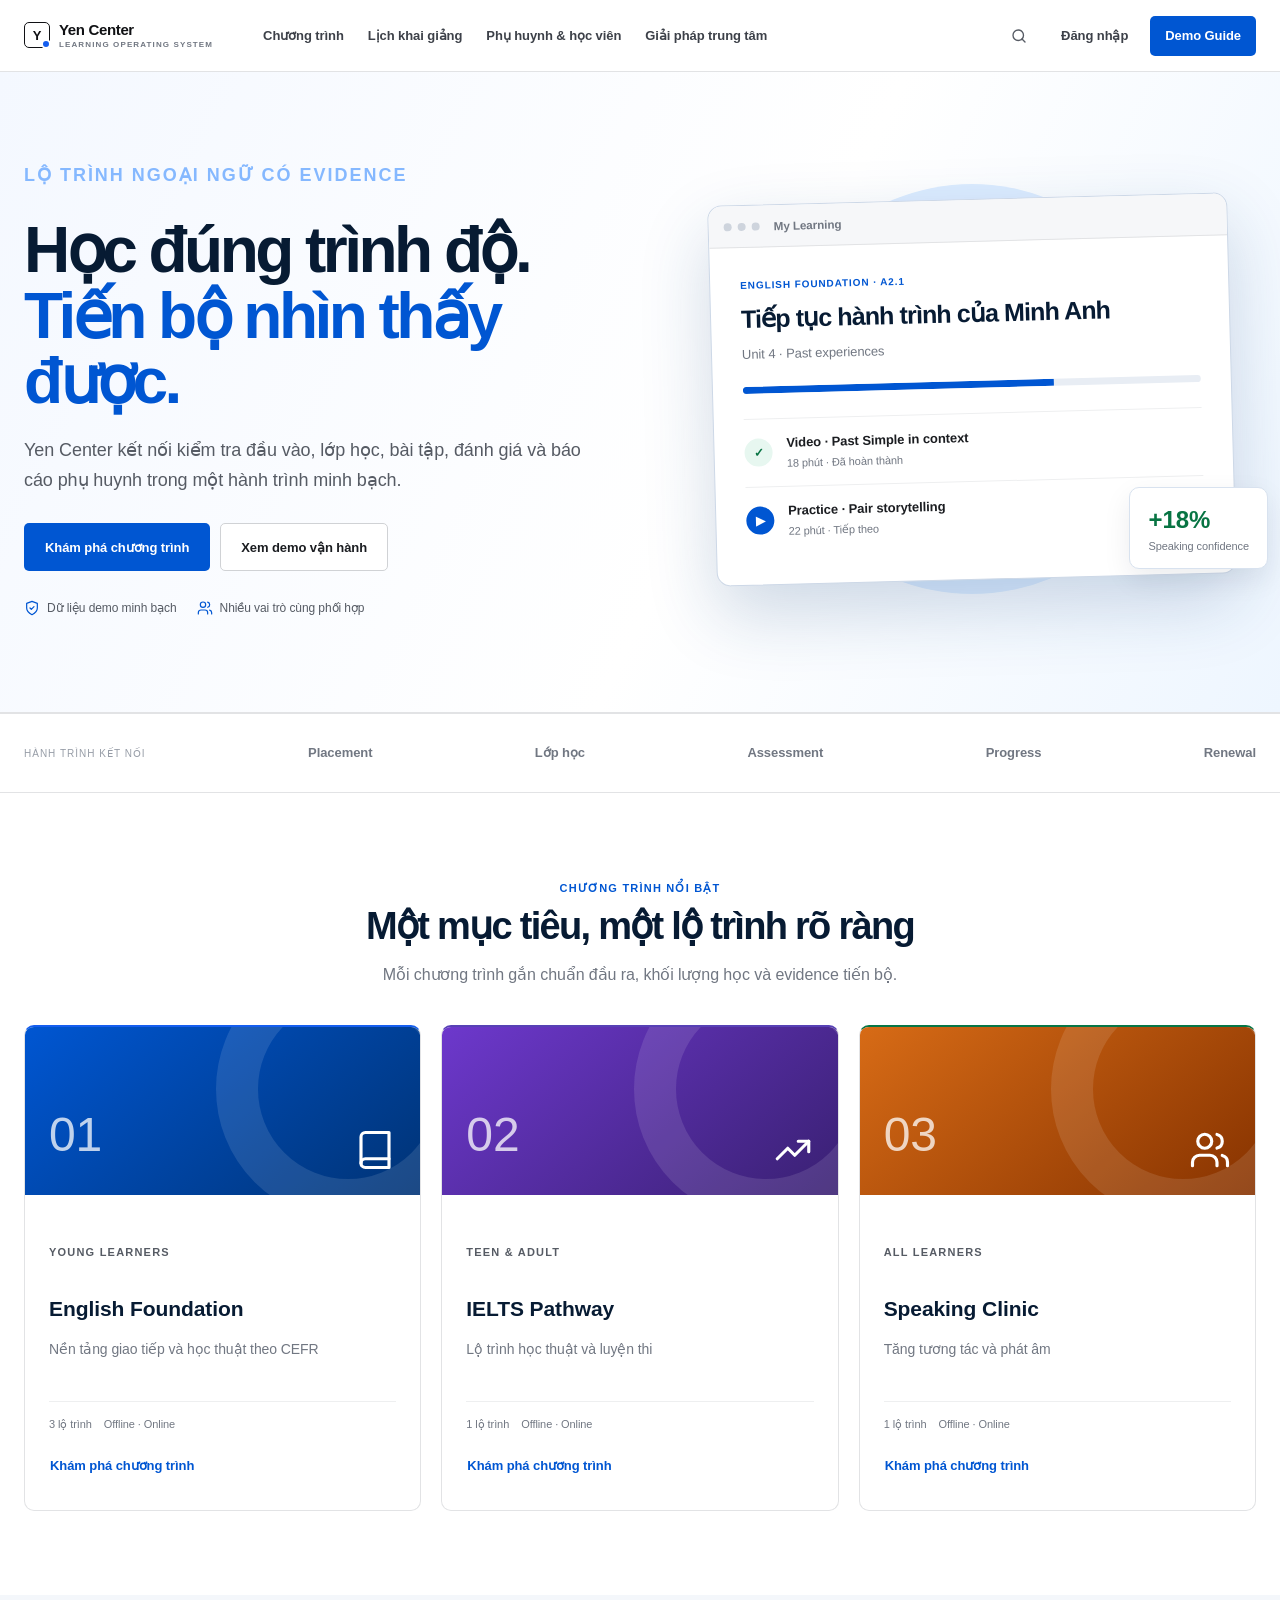
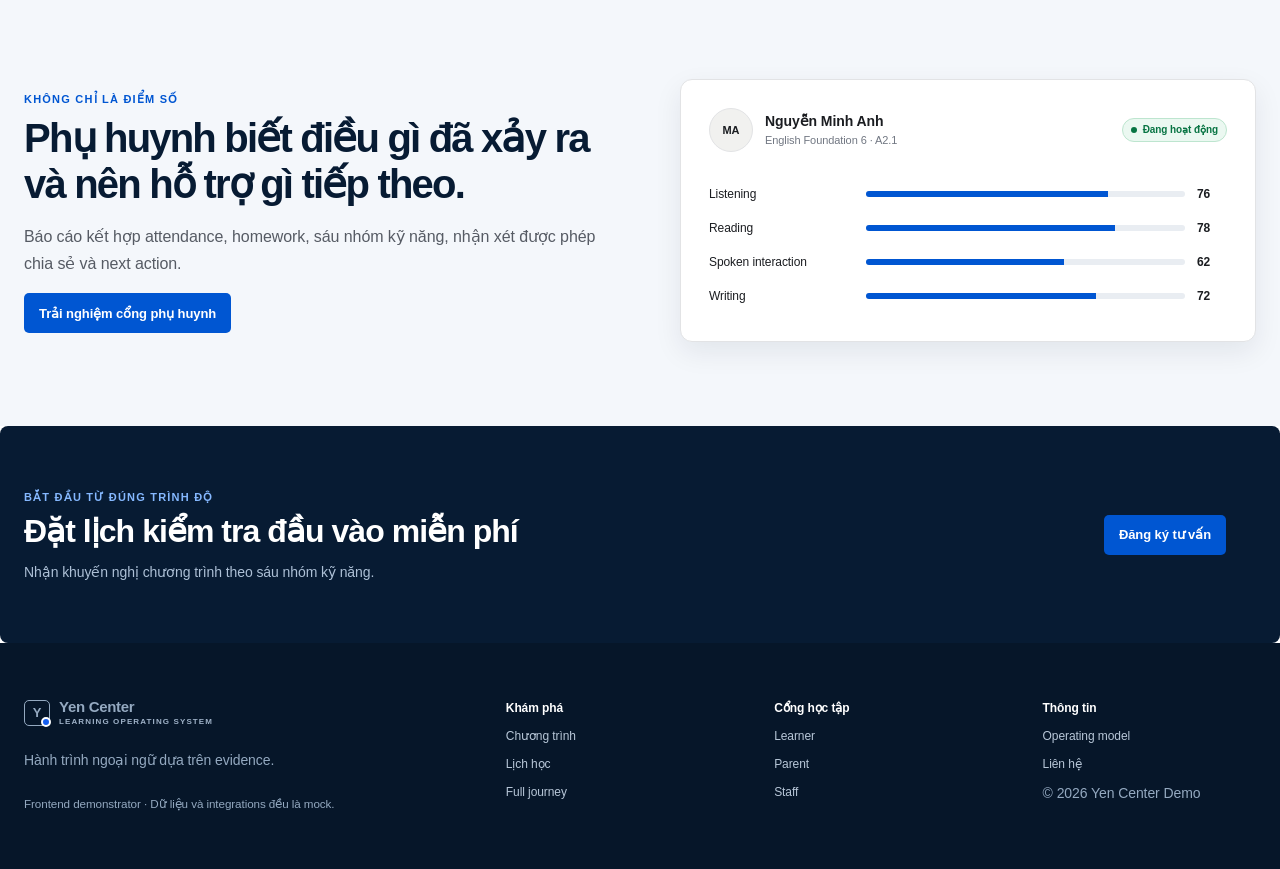
==== commit 373a8c78: "build: release standalone full journey demo" ====
--- a/source/index.html
+++ b/source/index.html
@@ -3,10 +3,10 @@
 <head>
   <meta charset="UTF-8" />
   <meta name="viewport" content="width=device-width, initial-scale=1.0" />
-  <meta name="description" content="Yen Center LMS — working frontend prototype cho luồng quản lý lớp, điểm danh và học bù tự động" />
-  <meta name="theme-color" content="#111318" />
+  <meta name="description" content="Yen Center Learning Operating System — frontend demo kết nối hành trình từ lead đến renewal" />
+  <meta name="theme-color" content="#071b33" />
   <link rel="icon" href="data:image/svg+xml,%3Csvg xmlns='http://www.w3.org/2000/svg' viewBox='0 0 64 64'%3E%3Crect width='64' height='64' rx='14' fill='%230F2B5B'/%3E%3Cpath d='M12 25 32 14l20 11-20 11L12 25Zm8 8v10c8 6 16 6 24 0V33' fill='none' stroke='white' stroke-width='4' stroke-linejoin='round'/%3E%3C/svg%3E" />
-  <title>Yen Center LMS — Minimal UI Demo v2.0</title>
+  <title>Yen Center — Full Journey Frontend Demo v3</title>
   <link rel="stylesheet" href="./styles.css" />
 </head>
 <body>
--- a/source/styles.css
+++ b/source/styles.css
@@ -808,7 +808,7 @@
   .copy-field { grid-template-columns: 1fr; }
 }
 
-/* ========================================================================== 
+/* ===========================================================================
    INTERNATIONAL MINIMAL UI — v2.0
    Visual refresh only. Business flows, data relationships and interactions
    remain unchanged from v1.1.
@@ -1499,3 +1499,510 @@
   .app-layout { background: #fff; }
   .panel, .kpi-card, .form-card { border-color: #ccc; }
 }
+
+/* Yen Center v3 · full-journey interface ================================== */
+
+:root {
+  --v3-cobalt: #0056d2;
+  --v3-cobalt-dark: #003f9f;
+  --v3-navy: #071b33;
+  --v3-sky: #eaf3ff;
+  --v3-mint: #e7f7f0;
+  --v3-amber: #fff5dc;
+  --v3-violet: #f2edff;
+  --v3-canvas: #f7f8fa;
+  --v3-border: #dfe3e8;
+  --v3-shadow: 0 10px 28px rgba(7, 27, 51, .08);
+  --sidebar: 252px;
+  --topbar: 72px;
+}
+
+.ui-icon { width: 18px; height: 18px; flex: 0 0 auto; }
+.eyebrow { margin: 0 0 8px; color: var(--v3-cobalt); font-size: 11px; font-weight: 800; letter-spacing: .11em; text-transform: uppercase; }
+.eyebrow.on-dark { color: #85b8ff; }
+.brand-light { color: #fff; }
+.brand-light .brand-mark::before { background: #fff; }
+.brand-light .brand-copy small { color: #9fb2c8; }
+.text-link { display: inline-flex; align-items: center; gap: 5px; color: var(--v3-cobalt); font-size: 13px; font-weight: 750; }
+.text-link .ui-icon { width: 15px; }
+.stack-lg { display: grid; align-content: start; gap: 18px; }
+
+.status { display: inline-flex; align-items: center; gap: 6px; min-height: 24px; width: max-content; padding: 4px 8px; border: 1px solid transparent; border-radius: 999px; font-size: 10px; font-weight: 750; line-height: 1; white-space: nowrap; }
+.status > span { width: 6px; height: 6px; border-radius: 50%; background: currentColor; }
+.status-success { color: #087443; background: #ebf8f1; border-color: #bde5cf; }
+.status-warning { color: #9a5b00; background: #fff7e6; border-color: #f3d9a8; }
+.status-danger { color: #b42318; background: #fff0ef; border-color: #f2c4c0; }
+.status-info { color: #235c9e; background: #edf5ff; border-color: #c8dcf7; }
+
+.progress-block { min-width: 120px; }
+.progress-meta { display: flex; justify-content: space-between; gap: 10px; margin-bottom: 7px; color: var(--ink-500); font-size: 11px; }
+.progress-meta strong { color: var(--ink-700); }
+.progress-track { height: 7px; overflow: hidden; border-radius: 999px; background: #e8ebef; }
+.progress-track > span { display: block; height: 100%; border-radius: inherit; background: var(--v3-cobalt); }
+
+.public-header { position: sticky; top: 0; z-index: 100; height: 72px; border-bottom: 1px solid var(--line-200); background: rgba(255,255,255,.97); backdrop-filter: blur(16px); }
+.public-header > .container { height: 100%; display: flex; align-items: center; gap: 30px; }
+.public-header nav { display: flex; align-items: center; gap: 24px; margin-left: 20px; }
+.public-header nav a { color: var(--ink-700); font-size: 13px; font-weight: 650; }
+.public-header nav a:hover { color: var(--v3-cobalt); }
+.public-actions { margin-left: auto; display: flex; align-items: center; gap: 7px; }
+.header-search { width: 40px; height: 40px; display: grid; place-items: center; color: var(--ink-600); }
+.mobile-menu { display: none; border: 0; background: transparent; font-size: 24px; }
+
+.public-main { min-height: 65vh; background: #fff; }
+.public-page .btn-primary { background: var(--v3-cobalt); }
+.public-page .btn-primary:hover { background: var(--v3-cobalt-dark); }
+.hero { overflow: hidden; background: linear-gradient(116deg, #f4f8ff 0%, #fff 57%, #eef6ff 100%); }
+.hero-grid { min-height: 640px; grid-template-columns: 1.02fr .98fr; padding: 76px 0 82px; }
+.hero-copy h1 { max-width: 700px; margin: 0 0 22px; color: var(--v3-navy); font-size: clamp(45px, 5vw, 68px); font-weight: 680; line-height: 1.02; letter-spacing: -.055em; }
+.hero-copy h1 span { color: var(--v3-cobalt); }
+.hero-copy > p { max-width: 590px; margin-bottom: 28px; font-size: 18px; line-height: 1.65; }
+.hero-actions { display: flex; align-items: center; gap: 10px; flex-wrap: wrap; }
+.hero-actions .btn { min-height: 48px; padding: 12px 20px; }
+.hero-proof .ui-icon { width: 16px; color: var(--v3-cobalt); }
+.hero-visual { position: relative; min-height: 430px; display: grid; place-items: center; }
+.hero-visual::before { content: ""; position: absolute; width: 410px; height: 410px; border-radius: 50%; background: #dcecff; }
+.learning-window { position: relative; z-index: 1; width: min(100%, 520px); overflow: hidden; border: 1px solid #cdd8e7; border-radius: 14px; background: #fff; box-shadow: 0 28px 70px rgba(25,68,124,.2); transform: rotate(-1.5deg); }
+.window-bar { height: 42px; display: flex; align-items: center; gap: 6px; padding: 0 15px; background: #f6f7f9; border-bottom: 1px solid var(--line-200); }
+.window-bar > span { width: 8px; height: 8px; border-radius: 50%; background: #ced4dd; }
+.window-bar small { margin-left: 8px; color: var(--ink-500); font-weight: 650; }
+.window-content { padding: 30px; }
+.lesson-kicker { margin-bottom: 8px; color: var(--v3-cobalt); font-size: 10px; font-weight: 800; letter-spacing: .09em; }
+.window-content h2 { margin: 0 0 5px; color: var(--v3-navy); font-size: 25px; letter-spacing: -.035em; }
+.window-content > p { margin: 0 0 22px; color: var(--ink-500); font-size: 13px; }
+.hero-progress { height: 7px; margin-bottom: 25px; overflow: hidden; border-radius: 999px; background: #e8edf4; }
+.hero-progress span { display: block; height: 100%; background: var(--v3-cobalt); }
+.module-preview { display: grid; grid-template-columns: 30px 1fr; align-items: center; gap: 12px; padding: 14px 0; border-top: 1px solid var(--line-100); }
+.module-preview b { width: 28px; height: 28px; display: grid; place-items: center; border-radius: 50%; background: var(--v3-mint); color: #087443; font-size: 12px; }
+.module-preview.active b { background: var(--v3-cobalt); color: #fff; }
+.module-preview strong, .module-preview small { display: block; }
+.module-preview strong { color: var(--ink-800); font-size: 13px; }
+.module-preview small { margin-top: 3px; color: var(--ink-500); font-size: 11px; }
+.floating-stat { position: absolute; z-index: 2; right: -12px; bottom: 35px; display: grid; padding: 14px 18px; border: 1px solid #d8e2ef; border-radius: 10px; background: #fff; box-shadow: var(--v3-shadow); }
+.floating-stat strong { color: #087443; font-size: 24px; }
+.floating-stat span { color: var(--ink-500); font-size: 11px; }
+.trust-strip { border-top: 1px solid var(--line-200); border-bottom: 1px solid var(--line-200); background: #fff; }
+.trust-strip .container { min-height: 78px; display: flex; align-items: center; justify-content: space-between; gap: 20px; }
+.trust-strip span { color: var(--ink-400); font-size: 10px; letter-spacing: .1em; }
+.trust-strip strong { color: var(--ink-500); font-size: 13px; }
+
+.public-section { padding-top: 84px; padding-bottom: 84px; }
+.section-intro { max-width: 680px; margin: 0 auto 38px; text-align: center; }
+.section-intro.align-left { margin-left: 0; text-align: left; }
+.section-intro h2 { margin: 0 0 12px; color: var(--v3-navy); font-size: 38px; line-height: 1.12; letter-spacing: -.045em; }
+.section-intro p:last-child { color: var(--ink-500); font-size: 16px; }
+.program-grid { display: grid; grid-template-columns: repeat(3, 1fr); gap: 20px; }
+.program-card { overflow: hidden; border: 1px solid var(--line-200); border-radius: 10px; background: #fff; transition: transform .18s ease, box-shadow .18s ease; }
+.program-card:hover { transform: translateY(-4px); box-shadow: var(--v3-shadow); }
+.program-art { position: relative; height: 168px; display: flex; align-items: flex-end; justify-content: space-between; padding: 24px; color: #fff; background: linear-gradient(140deg, #0056d2, #003375); }
+.program-art::after { content:""; position:absolute; width:180px; height:180px; right:-60px; top:-70px; border:42px solid rgba(255,255,255,.11); border-radius:50%; }
+.program-art > span { font-size: 48px; font-weight: 250; opacity: .75; }
+.program-art .ui-icon { width: 42px; height: 42px; }
+.accent-violet .program-art { background: linear-gradient(140deg, #6d38cc, #392072); }
+.accent-amber .program-art { background: linear-gradient(140deg, #d76b16, #873300); }
+.program-body { padding: 24px; }
+.program-body h3 { margin: 0 0 10px; color: var(--v3-navy); font-size: 21px; }
+.program-body > p:not(.eyebrow) { min-height: 48px; color: var(--ink-500); }
+.card-meta { display: flex; gap: 12px; padding: 14px 0; border-top: 1px solid var(--line-100); color: var(--ink-500); font-size: 11px; }
+.program-body .btn { padding-left: 0; color: var(--v3-cobalt); }
+.public-band { width: 100%; background: #f4f7fb; }
+.feature-split { display: grid; grid-template-columns: 1fr 1fr; align-items: center; gap: 80px; }
+.feature-split h2 { margin: 0 0 16px; color: var(--v3-navy); font-size: 40px; line-height: 1.15; letter-spacing: -.045em; }
+.feature-split > div > p:not(.eyebrow) { color: var(--ink-600); font-size: 16px; line-height: 1.7; }
+.evidence-card { padding: 28px; border: 1px solid var(--line-200); border-radius: 12px; background: #fff; box-shadow: var(--v3-shadow); }
+.evidence-top { display: grid; grid-template-columns: auto 1fr auto; align-items: center; gap: 12px; margin-bottom: 25px; }
+.evidence-top b, .evidence-top small { display: block; }
+.evidence-top small { color: var(--ink-500); font-size: 11px; }
+.avatar-lg { width: 44px; height: 44px; }
+.skill-row { display: grid; grid-template-columns: 145px 1fr 30px; align-items: center; gap: 12px; padding: 8px 0; font-size: 12px; }
+.skill-row > div { height: 6px; overflow: hidden; border-radius: 999px; background: #e9edf2; }
+.skill-row i { display: block; height: 100%; background: var(--v3-cobalt); }
+.public-cta { padding: 60px 0; background: var(--v3-navy); color: #fff; }
+.public-cta .container { display: flex; align-items: center; justify-content: space-between; gap: 30px; }
+.public-cta h2 { margin: 0 0 7px; font-size: 32px; }
+.public-cta p:not(.eyebrow) { margin: 0; color: #adc0d6; }
+.public-footer { padding: 56px 0; background: #061629; }
+.public-footer > .container { display: grid; grid-template-columns: 2fr repeat(3, 1fr); gap: 55px; }
+.public-footer p, .public-footer small, .public-footer span { color: #94a9c0; }
+.public-footer div { display: grid; align-content: start; gap: 10px; }
+.public-footer div > strong { color: #fff; font-size: 12px; }
+.public-footer div > a { color: #b8c7d8; font-size: 12px; }
+
+.catalog-hero, .course-hero { background: linear-gradient(115deg, #062a5c, #0056d2); color: #fff; }
+.catalog-hero .container { padding-top: 74px; padding-bottom: 70px; }
+.catalog-hero h1, .course-hero h1, .simple-hero h1 { max-width: 820px; margin: 0 0 14px; font-size: clamp(38px, 5vw, 56px); line-height: 1.05; letter-spacing: -.05em; }
+.catalog-hero p:not(.eyebrow), .course-hero p:not(.eyebrow) { max-width: 660px; color: #d5e5fa; font-size: 16px; }
+.search-box { max-width: 620px; height: 52px; display: flex; align-items: center; gap: 12px; margin-top: 28px; padding: 0 16px; border-radius: 7px; background: #fff; color: var(--ink-500); }
+.search-box input { width: 100%; min-width: 0; border: 0; outline: 0; background: transparent; color: var(--ink-900); }
+.search-box::before { display: none; }
+.filter-row { display: flex; gap: 8px; margin-bottom: 28px; flex-wrap: wrap; }
+.chip { padding: 8px 13px; border: 1px solid var(--line-300); border-radius: 999px; background: #fff; color: var(--ink-600); font-size: 12px; }
+.chip.active { border-color: var(--v3-cobalt); background: var(--v3-sky); color: var(--v3-cobalt); font-weight: 700; }
+.course-hero > .container { display: grid; grid-template-columns: 1fr 330px; align-items: center; gap: 70px; padding-top: 74px; padding-bottom: 74px; }
+.course-summary { padding: 27px; border: 1px solid rgba(255,255,255,.25); border-radius: 10px; background: #fff; color: var(--ink-900); box-shadow: 0 18px 45px rgba(0,0,0,.18); }
+.summary-mark { width: 52px; height: 52px; display: grid; place-items: center; margin-bottom: 20px; border-radius: 8px; background: var(--v3-cobalt); color: #fff; font-weight: 850; }
+.course-summary h3 { margin: 0 0 7px; }
+.course-summary p { color: var(--ink-500) !important; font-size: 13px !important; }
+.course-facts { border-bottom: 1px solid var(--line-200); background: #fff; }
+.course-facts .container { display: grid; grid-template-columns: repeat(4, 1fr); }
+.fact { min-height: 98px; display: flex; align-items: center; gap: 12px; padding: 18px 22px; border-right: 1px solid var(--line-200); }
+.fact:first-child { border-left: 1px solid var(--line-200); }
+.fact .ui-icon { color: var(--v3-cobalt); }
+.fact small, .fact strong { display: block; }
+.fact small { color: var(--ink-500); font-size: 10px; text-transform: uppercase; letter-spacing: .06em; }
+.fact strong { color: var(--ink-800); font-size: 13px; }
+.course-layout { display: grid; grid-template-columns: 1fr 330px; align-items: start; gap: 70px; }
+.course-module { border: 1px solid var(--line-200); border-radius: 7px; background: #fff; }
+.course-module + .course-module { margin-top: 10px; }
+.course-module summary { min-height: 72px; display: flex; align-items: center; justify-content: space-between; gap: 20px; padding: 15px 18px; cursor: pointer; list-style: none; }
+.course-module summary::-webkit-details-marker { display: none; }
+.course-module summary span:first-child { display: grid; }
+.course-module summary small { color: var(--v3-cobalt); font-size: 9px; letter-spacing: .08em; }
+.course-module summary strong { color: var(--ink-800); }
+.course-module summary > span:last-child { display: flex; align-items: center; gap: 9px; color: var(--ink-500); font-size: 11px; }
+.course-module[open] summary > span:last-child .ui-icon { transform: rotate(90deg); }
+.course-module > div { padding: 4px 20px 20px; color: var(--ink-600); }
+.sticky-enroll { position: sticky; top: 94px; padding: 25px; border: 1px solid var(--line-200); border-radius: 9px; box-shadow: var(--v3-shadow); }
+.sticky-enroll h3 { margin: 0 0 8px; font-size: 22px; }
+.sticky-enroll p:not(.eyebrow) { color: var(--ink-500); }
+.sticky-enroll .btn { width: 100%; margin: 8px 0 12px; }
+.sticky-enroll small { display: block; color: var(--ink-400); text-align: center; }
+.simple-hero { padding: 78px 0 55px; background: #f3f7fd; color: var(--v3-navy); }
+.simple-hero.dark { background: var(--v3-navy); color: #fff; }
+.simple-hero .container > p:not(.eyebrow) { max-width: 700px; color: var(--ink-600); font-size: 17px; }
+.simple-hero.dark .container > p:not(.eyebrow) { color: #afc3d8; }
+.schedule-list { display: grid; gap: 10px; }
+.schedule-row { display: grid; grid-template-columns: 1.4fr 1fr .55fr auto; align-items: center; gap: 28px; padding: 20px 22px; border: 1px solid var(--line-200); border-radius: 8px; }
+.schedule-row h3 { margin: 3px 0; font-size: 17px; }
+.schedule-row p, .schedule-row span, .schedule-row small { margin: 0; color: var(--ink-500); font-size: 11px; }
+.schedule-row > div { display: grid; gap: 3px; }
+.family-hero { padding: 86px 0; }
+.family-cards { display: grid; gap: 10px; }
+.family-cards article { padding: 20px 22px; border: 1px solid var(--line-200); border-radius: 8px; background: #fff; box-shadow: var(--shadow-xs); }
+.family-cards b { color: var(--v3-cobalt); font-size: 12px; }
+.family-cards h3 { margin: 6px 0; }
+.family-cards p { margin: 0 !important; font-size: 13px !important; }
+.solution-grid { display: grid; grid-template-columns: repeat(3, 1fr); gap: 14px; margin-bottom: 24px; }
+.solution-grid article { min-height: 190px; padding: 24px; border: 1px solid var(--line-200); border-radius: 8px; }
+.solution-grid span { color: var(--v3-cobalt); font-size: 11px; font-weight: 800; }
+.solution-grid h3 { margin: 28px 0 8px; }
+.solution-grid p { color: var(--ink-500); font-size: 13px; }
+.contact-grid { display: grid; grid-template-columns: 1.05fr .95fr; gap: 70px; }
+.contact-form { display: grid; gap: 16px; padding: 28px; }
+.contact-form label { display: grid; gap: 6px; color: var(--ink-700); font-size: 12px; font-weight: 650; }
+.contact-form input, .contact-form select, .contact-form textarea { width: 100%; padding: 11px 12px; border: 1px solid var(--line-300); border-radius: 6px; background: #fff; }
+.contact-form small { color: var(--ink-400); }
+.process-list { display: grid; gap: 18px; padding: 0; list-style: none; }
+.process-list li { display: flex; align-items: center; gap: 14px; }
+.process-list li > b { width: 36px; height: 36px; display: grid; place-items: center; border-radius: 50%; background: var(--v3-sky); color: var(--v3-cobalt); }
+.process-list strong, .process-list small { display: block; }
+.process-list small { color: var(--ink-500); }
+
+.login-page { min-height: 100vh; display: grid; grid-template-columns: minmax(390px, .82fr) 1.18fr; background: #fff; }
+.login-intro { min-height: 100vh; display: flex; flex-direction: column; justify-content: space-between; padding: 48px clamp(36px, 5vw, 74px); background: linear-gradient(145deg, #061a34, #0045a5); color: #fff; }
+.login-intro h1 { max-width: 560px; margin: 0 0 18px; font-size: clamp(40px, 4.5vw, 62px); line-height: 1.05; letter-spacing: -.05em; }
+.login-intro p:not(.eyebrow) { max-width: 520px; color: #c5d7ec; font-size: 16px; line-height: 1.7; }
+.login-intro > small { color: #86a3c2; }
+.role-picker { display: grid; align-content: center; padding: 55px clamp(34px, 6vw, 90px); }
+.role-picker h2 { margin: 0 0 6px; color: var(--v3-navy); font-size: 31px; }
+.role-picker > div:first-child > p:last-child { color: var(--ink-500); }
+.role-card-grid { display: grid; grid-template-columns: 1fr 1fr; gap: 9px; margin: 26px 0; }
+.role-card { min-height: 74px; display: grid; grid-template-columns: auto 1fr auto; align-items: center; gap: 12px; padding: 12px 14px; border: 1px solid var(--line-200); border-radius: 7px; background: #fff; text-align: left; }
+.role-card:hover { border-color: #9abce7; background: #f7faff; }
+.role-card strong, .role-card small { display: block; }
+.role-card strong { color: var(--ink-800); font-size: 12px; }
+.role-card small { color: var(--ink-500); font-size: 9px; }
+.role-card > .ui-icon { width: 15px; color: var(--ink-400); }
+
+/* Application shell */
+.is-app { overflow-x: hidden; background: var(--v3-canvas); }
+.app-shell { min-height: 100vh; display: grid; grid-template-columns: var(--sidebar) minmax(0, 1fr); }
+.app-sidebar { position: sticky; top: 0; z-index: 120; height: 100vh; display: flex; flex-direction: column; padding: 20px 14px 14px; overflow: hidden; background: var(--v3-navy); color: #fff; transition: width .18s ease; }
+.app-sidebar > .brand { min-height: 42px; padding: 0 8px; }
+.workspace-label { display: grid; gap: 2px; margin: 19px 8px 15px; padding: 12px; border: 1px solid rgba(255,255,255,.12); border-radius: 6px; background: rgba(255,255,255,.06); }
+.workspace-label span { color: #fff; font-size: 11px; font-weight: 750; }
+.workspace-label small { color: #829bb6; font-size: 9px; }
+.app-sidebar nav { display: grid; gap: 4px; overflow-y: auto; }
+.app-sidebar nav a { min-height: 42px; display: flex; align-items: center; gap: 12px; padding: 9px 11px; border-radius: 6px; color: #afbed0; font-size: 12px; font-weight: 650; }
+.app-sidebar nav a:hover { color: #fff; background: rgba(255,255,255,.07); }
+.app-sidebar nav a.active { color: #fff; background: var(--v3-cobalt); }
+.app-sidebar nav .ui-icon { width: 17px; }
+.sidebar-guide { display: grid; grid-template-columns: auto 1fr; gap: 9px; margin-top: auto; padding: 13px; border: 1px solid rgba(255,255,255,.12); border-radius: 7px; background: rgba(255,255,255,.06); }
+.sidebar-guide > .ui-icon { color: #76adff; }
+.sidebar-guide p { margin: 0; }
+.sidebar-guide strong, .sidebar-guide small { display: block; }
+.sidebar-guide strong { color: #fff; font-size: 11px; }
+.sidebar-guide small { color: #8da4bd; font-size: 9px; }
+.sidebar-guide a { grid-column: 1/-1; color: #7db4ff; font-size: 10px; font-weight: 750; }
+.sidebar-collapse { min-height: 36px; margin-top: 8px; border: 0; background: transparent; color: #8198b1; text-align: left; }
+.sidebar-collapse span { margin-left: 9px; font-size: 10px; }
+.app-main { min-width: 0; padding: 0; }
+.app-topbar { position: sticky; top: 0; z-index: 90; min-height: var(--topbar); display: flex; align-items: center; gap: 20px; padding: 0 26px; border-bottom: 1px solid var(--line-200); background: rgba(255,255,255,.96); backdrop-filter: blur(16px); }
+.context-crumb { display: flex; align-items: center; gap: 8px; color: var(--ink-400); font-size: 11px; white-space: nowrap; }
+.context-crumb strong { color: var(--ink-700); }
+.topbar-search { width: min(36vw, 420px); height: 38px; display: flex; align-items: center; gap: 9px; margin-left: 15px; padding: 0 12px; border: 1px solid var(--line-200); border-radius: 6px; background: #f8f9fb; color: var(--ink-400); }
+.topbar-search input { width: 100%; border: 0; outline: 0; background: transparent; font-size: 12px; }
+.topbar-actions { margin-left: auto; }
+.notification-button { position: relative; }
+.notification-button b { position: absolute; top: -4px; right: -4px; min-width: 16px; height: 16px; display: grid; place-items: center; border-radius: 999px; background: var(--danger-600); color: #fff; font-size: 8px; }
+.topbar-guide { display: flex; align-items: center; gap: 5px; color: var(--v3-cobalt); font-size: 11px; font-weight: 750; }
+.topbar-guide .ui-icon { width: 15px; }
+.user-menu { min-width: 190px; display: grid; grid-template-columns: auto 1fr auto; align-items: center; gap: 9px; padding: 5px 7px; border: 0; border-left: 1px solid var(--line-200); background: #fff; text-align: left; }
+.user-menu strong, .user-menu small { display: block; }
+.user-menu strong { color: var(--ink-800); font-size: 11px; }
+.user-menu small { color: var(--ink-500); font-size: 9px; }
+.app-content { min-height: calc(100vh - var(--topbar)); padding: 28px 30px 48px; }
+.workspace-page { width: min(100%, 1480px); margin: 0 auto; }
+.page-heading { margin-bottom: 24px; }
+.page-heading > div:first-child { max-width: 820px; }
+.page-heading h1 { margin: 0; font-size: 29px; font-weight: 680; }
+.page-heading > div:first-child > p:last-child { max-width: 720px; color: var(--ink-500); font-size: 13px; }
+.page-actions { display: flex; gap: 8px; }
+.app-shell .btn-primary { background: var(--v3-cobalt); }
+.app-shell .btn-primary:hover { background: var(--v3-cobalt-dark); }
+
+.metric-grid { display: grid; gap: 12px; margin-bottom: 18px; }
+.metric-grid.four { grid-template-columns: repeat(4, 1fr); }
+.metric-grid.three { grid-template-columns: repeat(3, 1fr); }
+.metric-card { min-height: 118px; display: grid; grid-template-columns: auto 1fr; align-items: start; gap: 13px; padding: 18px; border: 1px solid var(--line-200); border-radius: 7px; background: #fff; }
+.metric-icon { width: 34px; height: 34px; display: grid; place-items: center; border-radius: 6px; background: var(--v3-sky); color: var(--v3-cobalt); }
+.metric-icon .ui-icon { width: 16px; }
+.metric-card p { margin: 0; color: var(--ink-500); font-size: 10px; font-weight: 700; text-transform: uppercase; letter-spacing: .04em; }
+.metric-card strong { display: block; margin: 6px 0 2px; color: var(--v3-navy); font-size: 25px; line-height: 1; letter-spacing: -.035em; }
+.metric-card small { color: var(--ink-400); font-size: 10px; }
+.content-grid { display: grid; align-items: start; gap: 16px; }
+.content-grid.main-aside { grid-template-columns: minmax(0, 1.65fr) minmax(280px, .75fr); }
+.content-grid.two { grid-template-columns: 1fr 1fr; }
+.panel { overflow: hidden; border-radius: 7px; }
+.panel-heading { min-height: 58px; display: flex; align-items: center; justify-content: space-between; gap: 12px; padding: 13px 17px; border-bottom: 1px solid var(--line-100); }
+.panel-heading h2 { margin: 0; color: var(--v3-navy); font-size: 14px; }
+.panel-heading p { margin: 3px 0 0; color: var(--ink-500); font-size: 10px; }
+.panel > .table-wrap, .panel > .empty-state { border: 0; }
+.panel > p, .panel > dl, .panel > ul, .panel > .funnel, .panel > .insight-note, .panel > .task-list, .panel > .agenda, .panel > .attempt-row, .panel > .assessment-card, .panel > .decision-list, .panel > .quality-grid, .panel > .detail-list, .panel > .event-row, .panel > .queue-card, .panel > .lesson-plan, .panel > .state-machine, .panel > .placement-result, .panel > blockquote, .panel > .quick-links, .panel > .timeline-item, .panel > .parent-update, .panel > .insight-list, .panel > .skill-grid, .panel > .curriculum-lesson { margin-left: 17px; margin-right: 17px; }
+.panel > :last-child { margin-bottom: 17px; }
+table { width: 100%; border-collapse: collapse; font-size: 11px; }
+th { padding: 10px 13px; border-bottom: 1px solid var(--line-200); background: #fafbfc; color: var(--ink-500); font-size: 9px; text-align: left; text-transform: uppercase; letter-spacing: .06em; white-space: nowrap; }
+td { padding: 12px 13px; border-bottom: 1px solid var(--line-100); color: var(--ink-700); vertical-align: middle; }
+tr:last-child td { border-bottom: 0; }
+td strong, td small, .table-link strong, .table-link small { display: block; }
+td small, .table-link small { margin-top: 2px; color: var(--ink-400); font-size: 9px; }
+.table-link { color: var(--v3-cobalt); }
+.empty-state { display: grid; justify-items: center; padding: 46px 20px; text-align: center; }
+.empty-state h3 { margin: 10px 0 4px; }
+.empty-state p { max-width: 430px; margin: 0 0 16px; color: var(--ink-500); font-size: 12px; }
+.empty-icon { width: 42px; height: 42px; display: grid; place-items: center; background: var(--v3-sky); color: var(--v3-cobalt); }
+
+.funnel { padding: 16px 17px 3px; }
+.funnel > div { display: grid; grid-template-columns: 74px 1fr 24px; align-items: center; gap: 9px; margin-bottom: 12px; font-size: 10px; }
+.funnel i { height: 8px; border-radius: 3px; background: var(--v3-cobalt); }
+.insight-note { display: flex; gap: 10px; padding: 12px; border-radius: 6px; background: var(--v3-sky); color: var(--v3-cobalt); }
+.insight-note p { margin: 0; color: var(--ink-600); font-size: 10px; }
+.profile-strip { display: grid; grid-template-columns: 1.6fr repeat(3, 1fr); align-items: center; gap: 20px; margin-bottom: 17px; padding: 16px 18px; border: 1px solid var(--line-200); border-radius: 7px; background: #fff; }
+.profile-strip > div { display: grid; gap: 4px; }
+.profile-strip small { color: var(--ink-500); font-size: 9px; text-transform: uppercase; letter-spacing: .05em; }
+.person { display: flex; align-items: center; gap: 9px; }
+.person strong, .person small { display: block; }
+.person strong { color: var(--ink-800); font-size: 11px; }
+.person small { color: var(--ink-500); font-size: 9px; }
+.timeline-item, .event-row { display: flex; align-items: flex-start; gap: 10px; padding: 11px 0; border-bottom: 1px solid var(--line-100); }
+.timeline-item > span { width: 8px; height: 8px; margin-top: 5px; border-radius: 50%; background: var(--v3-cobalt); }
+.timeline-item strong, .timeline-item small, .event-row strong, .event-row small { display: block; }
+.timeline-item small, .event-row small { color: var(--ink-400); font-size: 9px; }
+.event-row > span { width: 25px; height: 25px; display: grid; place-items: center; border-radius: 50%; background: var(--v3-mint); color: #087443; }
+.event-row .ui-icon { width: 12px; }
+.placement-result { display: grid; grid-template-columns: auto 1fr auto; align-items: center; gap: 16px; padding: 17px 0; }
+.level-orb { width: 66px; height: 66px; display: grid; place-items: center; border-radius: 50%; background: var(--v3-cobalt); color: #fff; font-size: 20px; font-weight: 800; }
+.placement-result h3 { margin: 0 0 5px; }
+.placement-result p { margin: 0 0 10px; color: var(--ink-500); font-size: 11px; }
+.mini-skills { display: flex; flex-wrap: wrap; gap: 5px; }
+.mini-skills span { padding: 4px 6px; border-radius: 3px; background: #f1f3f6; color: var(--ink-500); font-size: 8px; }
+.detail-list { padding: 6px 0; }
+.detail-list > div { display: grid; grid-template-columns: 120px 1fr; gap: 10px; padding: 10px 0; border-bottom: 1px solid var(--line-100); }
+.detail-list dt { color: var(--ink-500); font-size: 10px; }
+.detail-list dd { margin: 0; color: var(--ink-800); font-size: 11px; font-weight: 650; }
+.notice-panel { padding: 17px 19px; border-left: 3px solid var(--v3-cobalt); background: #f7faff; }
+.notice-panel .panel-heading { display: none; }
+.notice-panel p { margin: 3px 0 0 !important; color: var(--ink-500); font-size: 11px; }
+.queue-card { display: flex; align-items: center; justify-content: space-between; gap: 12px; padding: 12px 0; border-bottom: 1px solid var(--line-100); }
+.queue-card strong, .queue-card small { display: block; }
+.queue-card small { color: var(--ink-500); font-size: 9px; }
+.check-list { display: grid; gap: 9px; padding: 12px 0; list-style: none; color: var(--ink-700); font-size: 11px; }
+.check-list li { display: flex; align-items: center; gap: 8px; }
+.check-list .ui-icon { width: 14px; color: #087443; }
+.today-session { display: grid; grid-template-columns: auto 1fr auto; align-items: center; gap: 22px; margin-bottom: 17px; padding: 24px; border-radius: 8px; background: linear-gradient(110deg, #052858, #0056d2); color: #fff; }
+.today-time { width: 74px; height: 74px; display: grid; place-items: center; align-content: center; border: 1px solid rgba(255,255,255,.25); border-radius: 7px; }
+.today-time b { font-size: 20px; }
+.today-time span { color: #99bee9; font-size: 8px; letter-spacing: .08em; }
+.today-session h2 { margin: 0; font-size: 23px; }
+.today-session p:not(.eyebrow) { margin: 3px 0 12px; color: #c8dbf1; }
+.today-session .inline { color: #a9c7e9; font-size: 10px; }
+.today-session .btn { background: #fff; color: var(--v3-cobalt); }
+.insight-list { padding: 6px 0; }
+.insight-list > div { display: flex; gap: 10px; padding: 11px 0; border-bottom: 1px solid var(--line-100); }
+.signal { width: 26px; height: 26px; display: grid; place-items: center; border-radius: 50%; font-size: 10px; font-weight: 800; }
+.signal.warning { background: var(--v3-amber); color: #9a5b00; }
+.signal.success { background: var(--v3-mint); color: #087443; }
+.signal.info { background: var(--v3-sky); color: var(--v3-cobalt); }
+.insight-list p { margin: 0; }
+.insight-list strong, .insight-list small { display: block; }
+.insight-list small { color: var(--ink-500); font-size: 9px; }
+.session-tabs { display: flex; gap: 4px; margin-bottom: 16px; border-bottom: 1px solid var(--line-200); }
+.session-tabs a { padding: 10px 13px; color: var(--ink-500); font-size: 11px; font-weight: 650; }
+.session-tabs a.active { margin-bottom: -1px; border-bottom: 2px solid var(--v3-cobalt); color: var(--v3-cobalt); }
+.lesson-plan { padding: 15px 0; display: flex; align-items: flex-start; justify-content: space-between; gap: 15px; }
+.lesson-plan h3 { margin: 0; font-size: 15px; }
+.state-machine { display: flex; gap: 4px; padding-top: 16px; }
+.state-machine span { flex: 1; padding: 8px 5px; background: #eef0f3; color: var(--ink-400); font-size: 8px; text-align: center; }
+.state-machine span.done { background: var(--v3-mint); color: #087443; font-weight: 750; }
+.workload-summary { display: flex; align-items: center; gap: 28px; margin-bottom: 18px; padding: 26px; border: 1px solid var(--line-200); border-radius: 8px; background: #fff; }
+.workload-ring { --value: 50; width: 132px; height: 132px; display: grid; flex: 0 0 auto; place-items: center; border-radius: 50%; background: conic-gradient(var(--v3-cobalt) calc(var(--value) * 1%), #e9edf2 0); }
+.workload-ring::before { content:""; position:absolute; width:102px; height:102px; border-radius:50%; background:#fff; }
+.workload-ring > span { position: relative; z-index: 1; text-align: center; }
+.workload-ring strong, .workload-ring small { display: block; }
+.workload-ring strong { font-size: 25px; }
+.workload-ring small { color: var(--ink-500); }
+.workload-summary h2 { margin: 0 0 5px; }
+.workload-summary p:not(.eyebrow) { color: var(--ink-500); }
+.segment-grid, .quality-grid { display: grid; grid-template-columns: repeat(3, 1fr); gap: 12px; }
+.segment-grid article, .quality-grid article { padding: 18px; border: 1px solid var(--line-200); border-radius: 7px; background: #fff; }
+.segment-grid small, .segment-grid strong { display: block; }
+.segment-grid strong { margin: 4px 0 15px; font-size: 20px; }
+.segment-dot { width: 8px; height: 8px; display: inline-block; border-radius: 50%; background: var(--v3-cobalt); }
+.segment-dot.violet { background: #7144c7; }.segment-dot.amber { background: #d17712; }.segment-dot.green { background: #178b59; }
+.quality-grid article > div { display: flex; justify-content: space-between; gap: 10px; margin-bottom: 12px; }
+.quality-grid article > div span { color: var(--ink-700); font-size: 11px; }
+.quality-grid article > div strong { color: var(--v3-navy); }
+.quality-grid article > small { display: block; margin-top: 10px; color: var(--ink-400); font-size: 9px; }
+
+/* Learner and parent */
+.continue-card { display: grid; grid-template-columns: 250px 1fr; overflow: hidden; margin-bottom: 18px; border: 1px solid var(--line-200); border-radius: 9px; background: #fff; box-shadow: var(--v3-shadow); }
+.continue-cover { position: relative; min-height: 245px; display: flex; flex-direction: column; justify-content: flex-end; padding: 25px; background: linear-gradient(145deg, #0056d2, #062754); color: #fff; }
+.continue-cover::before { content:""; position:absolute; width:180px; height:180px; top:-60px; right:-50px; border:38px solid rgba(255,255,255,.12); border-radius:50%; }
+.continue-cover span { font-size: 54px; font-weight: 250; }
+.continue-cover small { letter-spacing: .08em; }
+.continue-body { align-self: center; padding: 28px 34px; }
+.continue-body h2 { margin: 0 0 6px; font-size: 25px; }
+.continue-body > p:not(.eyebrow) { margin: 0 0 22px; color: var(--ink-500); }
+.continue-body .progress-block { margin-bottom: 22px; }
+.task-list { display: grid; }
+.task-list a { display: grid; grid-template-columns: auto 1fr auto; align-items: center; gap: 11px; padding: 13px 0; border-bottom: 1px solid var(--line-100); }
+.task-list strong, .task-list small { display: block; }
+.task-list strong { font-size: 11px; }.task-list small { color: var(--ink-500); font-size: 9px; }
+.task-icon, .decision-icon { width: 32px; height: 32px; display: grid; place-items: center; border-radius: 6px; background: var(--v3-sky); color: var(--v3-cobalt); }
+.task-icon.violet, .decision-icon.violet { background: var(--v3-violet); color: #6d38cc; }
+.task-icon.green, .decision-icon.green { background: var(--v3-mint); color: #087443; }
+.task-icon .ui-icon, .decision-icon .ui-icon { width: 15px; }
+.agenda { display: flex; align-items: center; gap: 13px; padding: 15px 0; }
+.agenda-date { width: 52px; height: 57px; display: grid; place-items: center; align-content: center; border-radius: 6px; background: var(--v3-sky); color: var(--v3-cobalt); }
+.agenda-date b { font-size: 19px; }.agenda-date span { font-size: 7px; }
+.agenda > div:nth-child(2) p { margin: 2px 0; color: var(--ink-500); font-size: 10px; }
+.agenda > div:nth-child(2) span { display: flex; gap: 5px; color: var(--ink-400); font-size: 9px; }
+.agenda .ui-icon { width: 12px; }
+.course-player-page { margin: -28px -30px -48px; width: auto; }
+.course-player-head { min-height: 96px; display: flex; align-items: center; justify-content: space-between; padding: 19px 28px; border-bottom: 1px solid var(--line-200); background: #fff; }
+.course-player-head h1 { margin: 0; font-size: 21px; }
+.course-player-head .eyebrow { margin: 3px 0 1px; }
+.back-link { display:block; width:max-content; margin-bottom:5px; color: var(--ink-500); font-size: 9px; }
+.course-overall { text-align: right; }
+.course-overall span, .course-overall strong { display: block; }
+.course-overall span { color: var(--ink-500); font-size: 9px; }.course-overall strong { color: var(--v3-cobalt); font-size: 20px; }
+.course-player-layout { display: grid; grid-template-columns: 325px 1fr; min-height: calc(100vh - 168px); }
+.curriculum-sidebar { border-right: 1px solid var(--line-200); background: #fff; }
+.curriculum-summary { padding: 17px; border-bottom: 1px solid var(--line-200); }
+.curriculum-sidebar .course-module { margin: 0; border: 0; border-bottom: 1px solid var(--line-200); border-radius: 0; }
+.curriculum-sidebar .course-module nav { display: grid; padding: 0 0 8px; }
+.curriculum-sidebar .course-module nav a { display: grid; grid-template-columns: 20px 1fr; gap: 8px; padding: 10px 18px; color: var(--ink-600); }
+.curriculum-sidebar .course-module nav a.active { border-left: 3px solid var(--v3-cobalt); background: var(--v3-sky); color: var(--v3-cobalt); }
+.curriculum-sidebar .course-module nav a.done { color: #087443; }
+.curriculum-sidebar nav b, .curriculum-sidebar nav small { display: block; }
+.curriculum-sidebar nav b { font-size: 10px; }.curriculum-sidebar nav small { color: var(--ink-400); font-size: 8px; }
+.curriculum-sidebar nav .ui-icon { width: 13px; }
+.learning-content { width: min(900px, calc(100% - 48px)); margin: 28px auto 60px; }
+.video-stage { overflow: hidden; border-radius: 8px; background: #09111c; color: #fff; box-shadow: 0 18px 40px rgba(0,0,0,.17); }
+.video-illustration { position: relative; min-height: 420px; display: grid; place-items: center; align-content: center; gap: 20px; background: radial-gradient(circle at 50% 45%, #174a83, #071321 68%); text-align: center; }
+.video-illustration::before, .video-illustration::after { content:""; position:absolute; border:1px solid rgba(255,255,255,.1); border-radius:50%; }
+.video-illustration::before { width:260px; height:260px; }.video-illustration::after { width:390px; height:390px; }
+.play-button { position: relative; z-index: 1; width: 66px; height: 66px; display: grid; place-items: center; border: 1px solid rgba(255,255,255,.4); border-radius: 50%; background: rgba(255,255,255,.13); }
+.video-illustration > div { position: relative; z-index: 1; }
+.video-illustration small, .video-illustration strong { display: block; }.video-illustration small { color: #85b8ee; font-size: 9px; letter-spacing: .1em; }.video-illustration strong { font-size: 18px; }
+.video-controls { height: 52px; display: grid; grid-template-columns: auto 1fr auto; align-items: center; gap: 13px; padding: 0 17px; background: #101d2d; font-size: 10px; }
+.video-controls > div { height: 4px; overflow: hidden; border-radius: 999px; background: #354356; }
+.video-controls i { display: block; height: 100%; background: #5e9ef5; }
+.lesson-copy { padding: 32px 4px; }
+.lesson-copy h2 { margin: 0 0 10px; font-size: 26px; }
+.lesson-copy > p:not(.eyebrow) { color: var(--ink-600); line-height: 1.7; }
+.lesson-callout { margin: 23px 0; padding: 16px; border-left: 3px solid var(--v3-cobalt); background: var(--v3-sky); }
+.lesson-callout p { margin: 4px 0 0; }
+.lesson-footer { display: flex; align-items: center; gap: 16px; padding-top: 18px; border-top: 1px solid var(--line-200); color: var(--ink-500); font-size: 10px; }
+.lesson-footer > span { display: flex; gap: 5px; }.lesson-footer .ui-icon { width: 13px; }.lesson-footer .btn { margin-left: auto; }
+.learning-list { display: grid; gap: 12px; }
+.learning-list article { display: grid; grid-template-columns: auto 1fr 120px; gap: 18px; padding: 20px; border: 1px solid var(--line-200); border-radius: 8px; background: #fff; }
+.learning-item-icon { width: 42px; height: 42px; display: grid; place-items: center; border-radius: 7px; background: var(--v3-violet); color: #6d38cc; }
+.learning-list h3 { margin: 0 0 5px; }.learning-list p:not(.eyebrow) { margin: 0 0 12px; color: var(--ink-500); font-size: 11px; }
+.learning-list .progress-block { margin: 12px 0; }
+.learning-list aside { display: grid; align-content: center; text-align: center; }
+.learning-list aside small, .learning-list aside span { color: var(--ink-500); font-size: 9px; }.learning-list aside strong { font-size: 25px; }
+.assessment-summary { display: grid; grid-template-columns: 110px 1fr; gap: 20px; align-items: center; padding: 20px 17px; }
+.assessment-score { width: 94px; height: 94px; display: grid; place-items: center; align-content: center; border: 8px solid var(--v3-sky); border-radius: 50%; color: var(--v3-cobalt); font-size: 30px; font-weight: 750; }
+.assessment-score small { font-size: 9px; }.assessment-summary p { color: var(--ink-500); font-size: 11px; }.assessment-summary .progress-block { margin: 12px 0; }
+.attempt-row { display: grid; grid-template-columns: 1fr auto auto; align-items: center; gap: 12px; padding: 12px 0; border-bottom: 1px solid var(--line-100); }
+.attempt-row small { grid-column: 1/-1; color: var(--ink-400); }
+.assessment-card { display: flex; justify-content: space-between; align-items: center; gap: 18px; padding: 16px 0; }.assessment-card h3 { margin: 0 0 5px; }.assessment-card p:not(.eyebrow) { color: var(--ink-500); font-size: 11px; }
+.report-banner { display: flex; align-items: center; justify-content: space-between; gap: 30px; margin-bottom: 18px; padding: 28px; border-radius: 8px; background: linear-gradient(110deg, #052858, #0056d2); color: #fff; }
+.report-banner.light { border: 1px solid var(--line-200); background: #fff; color: var(--ink-900); }
+.report-banner h2 { margin: 0 0 6px; font-size: 23px; }.report-banner p:not(.eyebrow) { margin: 0; color: #c5d9f0; }.report-banner.light p:not(.eyebrow) { color: var(--ink-500); }
+.report-average { width: 90px; height: 90px; display: grid; place-items: center; align-content: center; flex: 0 0 auto; border: 1px solid rgba(255,255,255,.3); border-radius: 50%; font-size: 29px; font-weight: 750; }.report-banner.light .report-average { border-color: var(--line-200); color: var(--v3-cobalt); }.report-average small { font-size: 8px; text-transform: uppercase; }
+.skill-grid { display: grid; grid-template-columns: repeat(3, 1fr); gap: 12px; margin-bottom: 18px; }
+.skill-grid article { padding: 17px; border: 1px solid var(--line-200); border-radius: 7px; background: #fff; }
+.skill-grid article > div:first-child { display: flex; align-items: center; justify-content: space-between; gap: 10px; }.skill-grid article > div:first-child span { color: var(--ink-600); font-size: 9px; }.skill-grid article > div:first-child strong { font-size: 20px; }.skill-grid article > small { color: var(--ink-400); font-size: 8px; }
+.skill-grid.compact { grid-template-columns: repeat(2, 1fr); }.skill-grid.compact article > span, .skill-grid.compact article > strong { display: block; }.skill-grid.compact article > span { color: var(--ink-500); font-size: 9px; }.skill-grid.compact article > strong { margin: 4px 0 9px; font-size: 20px; }
+.learner-switcher { display: flex; align-items: center; gap: 6px; margin-bottom: 18px; }.learner-switcher > span { margin-right: 4px; color: var(--ink-500); font-size: 9px; text-transform: uppercase; }.learner-switcher button { padding: 6px 10px; border: 1px solid var(--line-200); border-radius: 999px; background: #fff; color: var(--ink-500); font-size: 10px; }.learner-switcher button.active { border-color: var(--v3-cobalt); background: var(--v3-sky); color: var(--v3-cobalt); font-weight: 700; }
+.parent-update { display: grid; grid-template-columns: auto 1fr; gap: 13px; padding: 15px 0; border-bottom: 1px solid var(--line-100); }.update-icon { width: 38px; height: 38px; display: grid; place-items:center; border-radius:7px; background:var(--v3-sky); color:var(--v3-cobalt); }.update-icon.amber { background:var(--v3-amber); color:#9a5b00; }.parent-update h3 { margin:0 0 4px; font-size:13px; }.parent-update p:not(.eyebrow) { color:var(--ink-500); font-size:10px; }
+.quick-links { display:grid; gap:7px; padding:12px 0; }.quick-links a { display:grid; grid-template-columns:auto 1fr; gap:9px; padding:12px; border:1px solid var(--line-200); border-radius:6px; }.quick-links .ui-icon { color:var(--v3-cobalt); }.quick-links strong,.quick-links small { display:block; }.quick-links strong { font-size:11px; }.quick-links small { color:var(--ink-500); font-size:8px; }
+blockquote { padding: 14px 0; border-bottom: 1px solid var(--line-100); } blockquote p { margin:0 0 5px; color:var(--ink-700); } blockquote footer { color:var(--ink-400); font-size:9px; }
+
+/* Academic, management and admin */
+.curriculum-tree { display:flex; align-items:center; gap:8px; margin-bottom:17px; padding:13px 16px; overflow-x:auto; border:1px solid var(--line-200); border-radius:7px; background:#fff; color:var(--ink-500); font-size:9px; white-space:nowrap; }.curriculum-tree strong { color:var(--v3-cobalt); }.curriculum-tree .ui-icon { width:12px; }
+.curriculum-lesson { display:flex; align-items:center; justify-content:space-between; gap:15px; padding:12px 0; border-top:1px solid var(--line-100); }.curriculum-lesson strong,.curriculum-lesson small { display:block; }.curriculum-lesson small { color:var(--ink-500); font-size:9px; }
+.candidate-card { display:grid; grid-template-columns:190px 1fr auto; align-items:center; gap:16px; margin:0 17px; padding:15px 0; border-bottom:1px solid var(--line-100); }.candidate-card.muted-card { opacity:.6; }.gate-row { display:flex; gap:4px; flex-wrap:wrap; }.gate-row span { padding:3px 5px; border-radius:3px; font-size:7px; }.gate-row .pass { background:var(--v3-mint); color:#087443; }.gate-row .fail { background:#fff0ef; color:#b42318; }
+.decision-list { display:grid; padding:8px 0; }.decision-list a { display:grid; grid-template-columns:auto 1fr auto; align-items:center; gap:11px; padding:13px 0; border-bottom:1px solid var(--line-100); }.decision-list strong,.decision-list small { display:block; }.decision-list strong { font-size:11px; }.decision-list small { color:var(--ink-500); font-size:9px; }.decision-list > a > b { color:var(--v3-cobalt); font-size:18px; }
+.evidence-note { padding:10px; border-radius:5px; background:var(--v3-sky); color:var(--v3-cobalt) !important; font-size:9px !important; }.branch-row { display:grid; grid-template-columns:1fr 220px 55px; align-items:center; gap:20px; margin:0 17px; padding:14px 0; border-bottom:1px solid var(--line-100); }.branch-row strong,.branch-row small { display:block; }.branch-row small { color:var(--ink-500); font-size:9px; }.branch-row > b { color:#087443; font-size:9px; }
+.settings-grid { display:grid; grid-template-columns:repeat(3,1fr); gap:12px; margin-bottom:18px; }.settings-grid article { padding:18px; border:1px solid var(--line-200); border-radius:7px; background:#fff; }.settings-grid label,.settings-grid strong,.settings-grid small { display:block; }.settings-grid label { color:var(--ink-500); font-size:9px; text-transform:uppercase; }.settings-grid strong { margin:5px 0; color:var(--v3-navy); font-size:19px; }.settings-grid small { color:var(--ink-400); font-size:8px; }.danger-zone { border-left:3px solid var(--danger-600); }
+
+/* Demo cockpit */
+.demo-guide-page { min-height:70vh; background:var(--v3-canvas); }.demo-hero { background:linear-gradient(120deg,#06182e,#004ebd); color:#fff; }.demo-hero > .container { min-height:360px; display:grid; grid-template-columns:1fr 330px; align-items:center; gap:70px; padding-top:50px; padding-bottom:50px; }.demo-hero h1 { max-width:780px; margin:0 0 15px; font-size:clamp(39px,5vw,60px); line-height:1.05; letter-spacing:-.05em; }.demo-hero p:not(.eyebrow) { max-width:680px; color:#c0d5ed; font-size:16px; }.demo-hero aside { display:grid; grid-template-columns:auto 1fr; align-items:center; gap:18px; padding:23px; border:1px solid rgba(255,255,255,.2); border-radius:9px; background:rgba(255,255,255,.08); }.journey-count { color:#fff; font-size:43px; font-weight:700; }.journey-count small { font-size:15px; color:#8cb8ea; }.demo-hero aside small,.demo-hero aside strong,.demo-hero aside span { display:block; }.demo-hero aside > div > small { color:#88a8c9; font-size:8px; text-transform:uppercase; }.demo-hero aside > div > strong { margin:4px 0; }.demo-hero aside > div > span { color:#aac2db; font-size:9px; }
+.demo-hero .btn-primary { background:#08111f; }.demo-hero .btn-primary:hover { background:#000; }.demo-hero .btn-ghost { color:#d5e5fa; border-color:rgba(255,255,255,.25); }
+.demo-progress-section { padding-top:35px; padding-bottom:75px; }.demo-progress-section > .progress-block { margin-bottom:28px; }.demo-layout { display:grid; grid-template-columns:1fr 340px; align-items:start; gap:22px; }.journey-rail { display:grid; gap:9px; }.journey-step { display:grid; grid-template-columns:auto 1fr 145px; align-items:center; gap:17px; min-height:108px; padding:18px 20px; border:1px solid var(--line-200); border-radius:8px; background:#fff; }.journey-step.active { border-color:#83b4f0; box-shadow:0 0 0 3px #e6f1ff; }.journey-step.done { background:#fbfdfc; }.step-marker { width:38px; height:38px; display:grid; place-items:center; border:1px solid var(--line-300); border-radius:50%; color:var(--ink-500); font-size:11px; font-weight:750; }.journey-step.done .step-marker { border-color:#bde5cf; background:var(--v3-mint); color:#087443; }.journey-step.active .step-marker { border-color:var(--v3-cobalt); background:var(--v3-cobalt); color:#fff; }.step-marker .ui-icon { width:15px; }.journey-step p { margin:0; color:var(--v3-cobalt); font-size:8px; font-weight:750; letter-spacing:.07em; }.journey-step h2 { margin:3px 0; font-size:15px; }.journey-step > div:nth-child(2) > span { color:var(--ink-500); font-size:9px; }.journey-step > div:last-child { display:grid; justify-items:end; gap:8px; }.journey-step a { display:flex; align-items:center; gap:4px; color:var(--v3-cobalt); font-size:9px; }.journey-step a .ui-icon { width:11px; }.demo-aside { display:grid; gap:14px; }.sticky-panel { position:sticky; top:90px; padding:20px; }.sticky-panel .panel-heading { display:none; }.sticky-panel h2 { margin:0 0 8px; font-size:19px; }.sticky-panel p:not(.eyebrow) { margin:0 0 15px; color:var(--ink-500); font-size:11px; }.sticky-panel .btn { width:100%; }.sticky-panel > small { display:block; margin-top:10px; color:var(--ink-400); font-size:8px; }
+
+.role-switcher, .notification-drawer { position:fixed; inset:0; z-index:300; }.role-switcher[hidden], .notification-drawer[hidden] { display:none; }.role-switcher-backdrop { position:absolute; inset:0; background:rgba(4,14,27,.55); }.role-switcher > section, .notification-drawer > section { position:absolute; top:0; right:0; width:min(430px,100%); height:100%; padding:16px; overflow-y:auto; background:#fff; box-shadow:-20px 0 60px rgba(0,0,0,.2); }.role-option { width:100%; display:grid; grid-template-columns:auto 1fr auto; align-items:center; gap:10px; margin-bottom:6px; padding:10px; border:1px solid var(--line-200); border-radius:6px; background:#fff; text-align:left; }.role-option.active { border-color:#8ab5ea; background:var(--v3-sky); }.role-option strong,.role-option small { display:block; }.role-option strong { font-size:11px; }.role-option small { color:var(--ink-500); font-size:8px; }.role-option > .ui-icon { width:13px; }.notification-item { display:grid; grid-template-columns:auto 1fr; gap:10px; padding:13px 8px; border-bottom:1px solid var(--line-100); }.notification-item.unread { background:#f6faff; }.notification-item > span { color:var(--v3-cobalt); }.notification-item strong { font-size:11px; }.notification-item p { margin:3px 0; color:var(--ink-500); font-size:9px; }.notification-item small { color:var(--ink-400); font-size:8px; }
+.toast-root { position:fixed; top:auto; right:20px; bottom:20px; z-index:500; display:grid; align-content:end; pointer-events:none; }.toast { min-width:300px; max-width:440px; display:grid; grid-template-columns:auto 1fr auto; align-items:center; gap:10px; padding:13px 15px; border:1px solid var(--line-200); border-left:3px solid var(--v3-cobalt); border-radius:7px; background:#fff; box-shadow:0 18px 48px rgba(0,0,0,.18); pointer-events:auto; }.toast > span { width:24px; height:24px; display:grid; place-items:center; border-radius:50%; background:var(--v3-mint); color:#087443; font-size:10px; }.toast p { margin:0; font-size:11px; }.toast button { border:0; background:transparent; color:var(--ink-400); }.toast-error { border-left-color:var(--danger-600); }.toast-error > span { background:#fff0ef; color:var(--danger-700); }
+.not-found,.auth-required { min-height:70vh; display:grid; place-items:center; align-content:center; gap:10px; padding:40px; text-align:center; }.not-found-code { color:#dce9fa; font-size:110px; font-weight:850; line-height:.8; }.not-found h1,.auth-required h1 { margin:0; }.not-found > p:not(.eyebrow),.auth-required p { max-width:520px; color:var(--ink-500); }
+
+.sidebar-collapsed .app-shell { grid-template-columns:76px minmax(0,1fr); }.sidebar-collapsed .app-sidebar .brand-copy,.sidebar-collapsed .workspace-label,.sidebar-collapsed .app-sidebar nav span,.sidebar-collapsed .sidebar-guide,.sidebar-collapsed .sidebar-collapse span { display:none; }.sidebar-collapsed .app-sidebar nav a { justify-content:center; }.sidebar-collapsed .sidebar-collapse { text-align:center; }
+
+@media (max-width: 1160px) {
+  .public-header nav { display:none; }.public-header .mobile-menu { display:block; margin-left:auto; }.public-actions { margin-left:0; }.public-actions .header-search { display:none; }
+  .hero-grid { grid-template-columns:1fr; }.hero-visual { min-height:400px; }.learning-window { width:min(90%,600px); }.floating-stat { right:6%; }
+  .program-grid,.solution-grid { grid-template-columns:repeat(2,1fr); }
+  .metric-grid.four { grid-template-columns:repeat(2,1fr); }
+  .topbar-search { display:none; }.candidate-card { grid-template-columns:1fr; }.candidate-card > div:last-child { display:flex; justify-content:space-between; }
+}
+
+@media (max-width: 900px) {
+  .app-shell { display:block; }.app-sidebar { position:fixed; left:-270px; width:252px; transition:left .2s ease; }.sidebar-collapsed .app-sidebar { left:0; width:252px; }.sidebar-collapsed .app-sidebar .brand-copy,.sidebar-collapsed .workspace-label,.sidebar-collapsed .app-sidebar nav span,.sidebar-collapsed .sidebar-guide,.sidebar-collapsed .sidebar-collapse span { display:initial; }.sidebar-collapsed .app-sidebar nav a { justify-content:flex-start; }.dark-menu { display:block; }.context-crumb { display:none; }.app-topbar { padding:0 15px; }.topbar-actions { width:100%; justify-content:flex-end; }.topbar-guide { display:none; }.user-menu { min-width:0; border-left:0; }.user-menu > span:nth-child(2),.user-menu > span:last-child { display:none; }.app-content { padding:22px 18px 40px; }
+  .content-grid.main-aside,.content-grid.two,.feature-split,.course-layout,.contact-grid,.demo-layout { grid-template-columns:1fr; }.profile-strip { grid-template-columns:1fr 1fr; }.metric-grid.three { grid-template-columns:1fr 1fr; }.course-player-page { margin:-22px -18px -40px; }.course-player-layout { grid-template-columns:1fr; }.curriculum-sidebar { border-right:0; border-bottom:1px solid var(--line-200); }.learning-content { width:min(100% - 34px,800px); }.video-illustration { min-height:340px; }
+  .course-hero > .container,.demo-hero > .container { grid-template-columns:1fr; }.course-summary { max-width:430px; }.course-facts .container { grid-template-columns:1fr 1fr; }.sticky-enroll,.sticky-panel { position:static; }.public-footer > .container { grid-template-columns:1.5fr 1fr 1fr; }.public-footer > .container > div:last-child { display:none; }
+  .schedule-row { grid-template-columns:1fr 1fr; }.segment-grid,.quality-grid,.skill-grid { grid-template-columns:1fr 1fr; }
+}
+
+@media (max-width: 650px) {
+  .container { width:min(calc(100% - 28px),var(--container)); }.public-actions .btn-ghost { display:none; }.public-actions .btn-primary { min-height:36px; padding:7px 10px; font-size:10px; }.brand-copy small { display:none; }
+  .hero-grid { min-height:auto; padding:55px 0; }.hero-copy h1 { font-size:42px; }.hero-copy > p { font-size:15px; }.hero-visual { min-height:330px; }.hero-visual::before { width:300px; height:300px; }.window-content { padding:20px; }.window-content h2 { font-size:19px; }.floating-stat { display:none; }.trust-strip .container { overflow-x:auto; justify-content:flex-start; white-space:nowrap; }
+  .public-section { padding-top:60px; padding-bottom:60px; }.section-intro h2,.feature-split h2 { font-size:31px; }.program-grid,.solution-grid { grid-template-columns:1fr; }.public-cta .container { align-items:flex-start; flex-direction:column; }.public-footer > .container { grid-template-columns:1fr 1fr; }.public-footer > .container > div:first-child { grid-column:1/-1; }
+  .login-page { grid-template-columns:1fr; }.login-intro { min-height:330px; padding:30px 25px; }.login-intro h1 { font-size:38px; }.login-intro > small { display:none; }.role-picker { padding:40px 22px; }.role-card-grid { grid-template-columns:1fr; }
+  .page-heading { display:grid; }.page-heading h1 { font-size:25px; }.page-actions .btn { width:100%; }.metric-grid.four,.metric-grid.three { grid-template-columns:1fr; }.metric-card { min-height:92px; }.profile-strip { grid-template-columns:1fr; }.today-session { grid-template-columns:1fr; }.today-time { width:60px;height:60px; }.today-session .btn { width:100%; }.continue-card { grid-template-columns:1fr; }.continue-cover { min-height:150px; }.continue-body { padding:24px; }.course-player-head { align-items:flex-start; }.course-overall { display:none; }.video-illustration { min-height:250px; }.lesson-footer { align-items:flex-start; flex-direction:column; }.lesson-footer .btn { width:100%; margin-left:0; }.learning-list article { grid-template-columns:auto 1fr; }.learning-list aside { grid-column:1/-1; grid-template-columns:1fr 1fr 1fr; align-items:center; text-align:left; }.assessment-summary { grid-template-columns:1fr; }.report-banner { align-items:flex-start; }.skill-grid,.skill-grid.compact,.segment-grid,.quality-grid,.settings-grid { grid-template-columns:1fr; }.schedule-row { grid-template-columns:1fr; }.course-facts .container { grid-template-columns:1fr; }.fact { border-left:1px solid var(--line-200); border-bottom:1px solid var(--line-200); }.course-hero h1,.catalog-hero h1,.simple-hero h1 { font-size:38px; }.demo-hero h1 { font-size:38px; }.journey-step { grid-template-columns:auto 1fr; }.journey-step > div:last-child { grid-column:2; justify-items:start; }.branch-row { grid-template-columns:1fr; gap:8px; }.topbar-actions .icon-btn { display:none; }.toast-root { left:12px; right:12px; bottom:12px; }.toast { min-width:0; }
+}
+
+@media print {
+  .app-sidebar,.app-topbar,.public-header,.public-footer,.page-actions,.demo-hero .hero-actions { display:none !important; }.app-shell { display:block; }.app-content { padding:0; }.panel,.metric-card { break-inside:avoid; }
+}
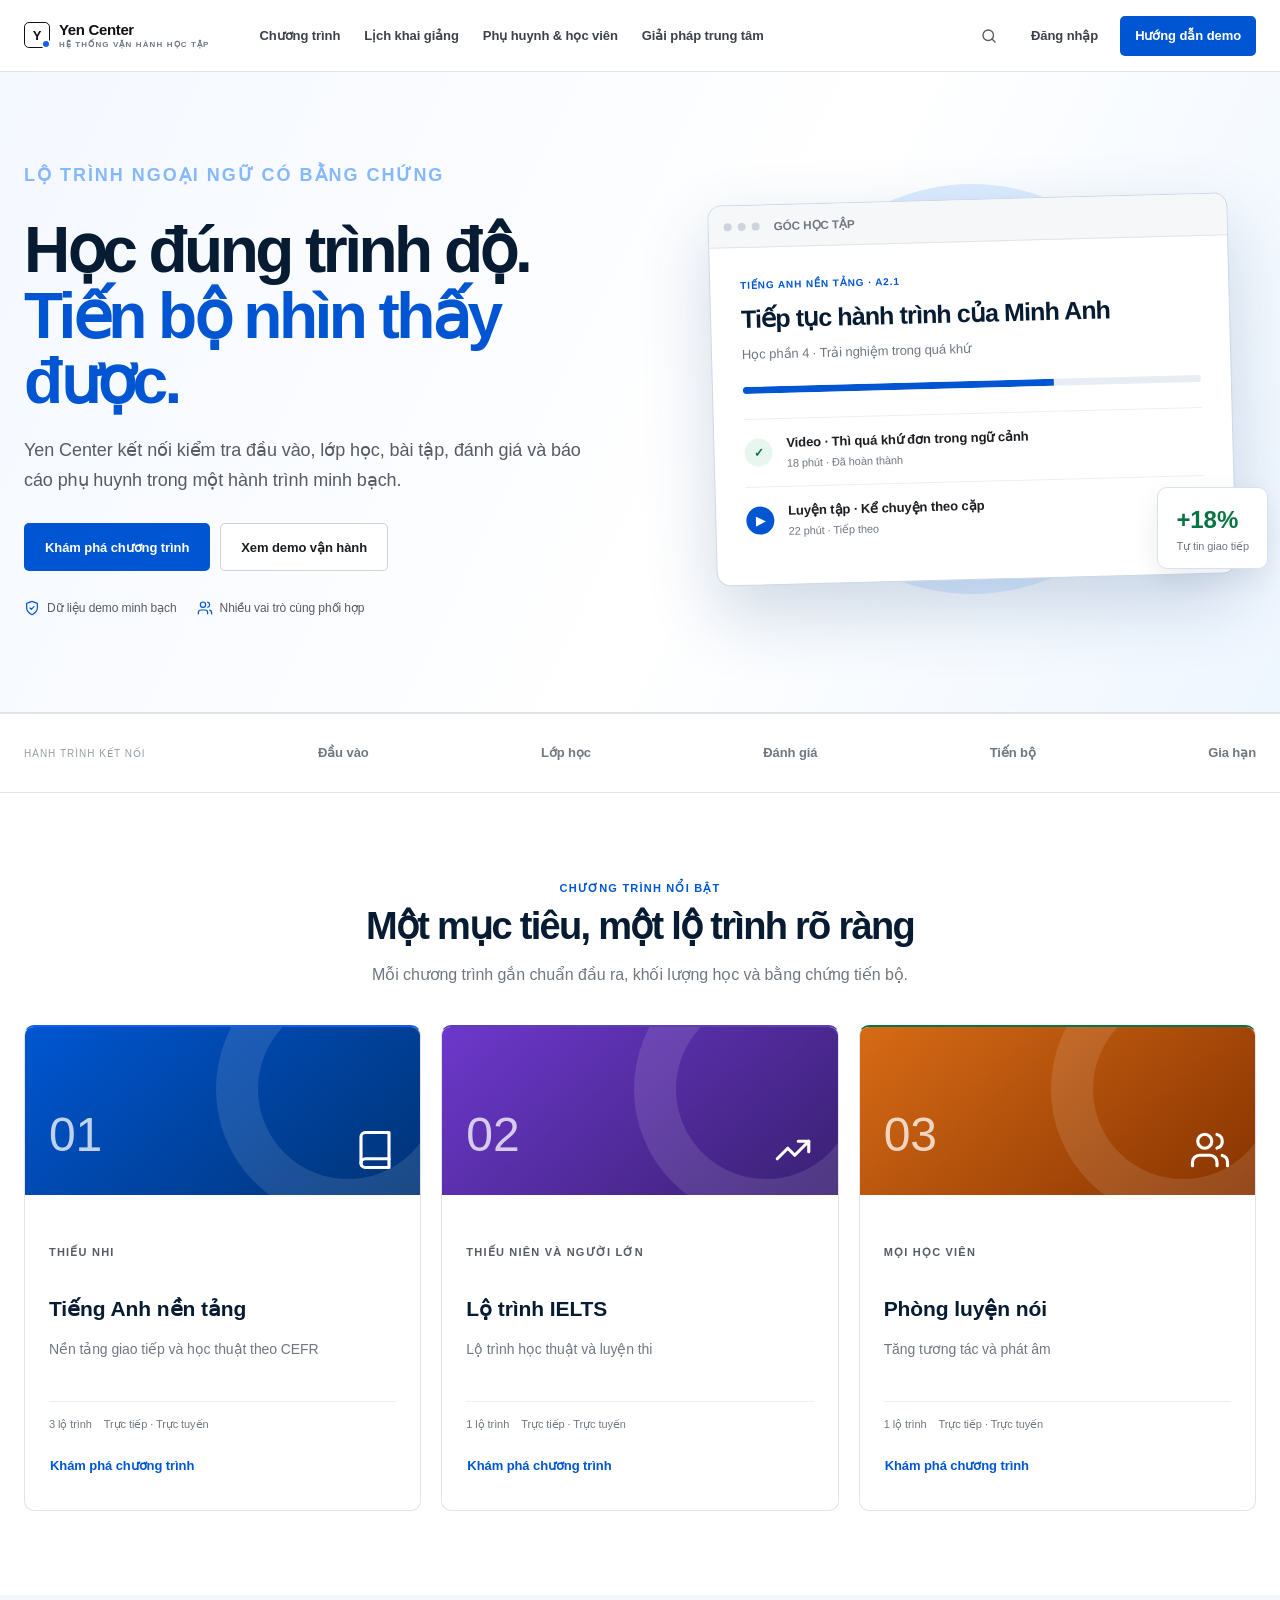
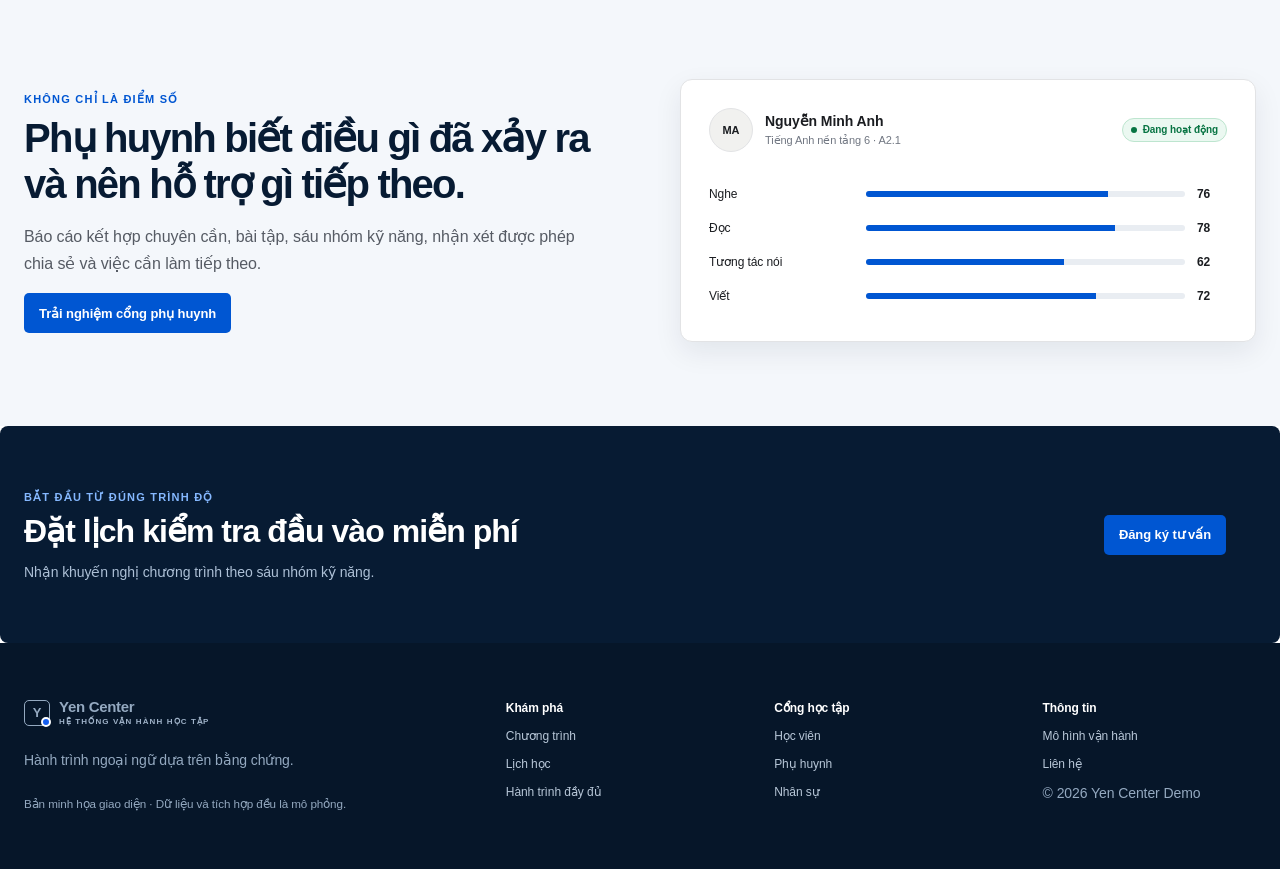
==== commit 5d40bcd0: "feat: finish Vietnamese course journey demo" ====
--- a/source/index.html
+++ b/source/index.html
@@ -3,10 +3,10 @@
 <head>
   <meta charset="UTF-8" />
   <meta name="viewport" content="width=device-width, initial-scale=1.0" />
-  <meta name="description" content="Yen Center Learning Operating System — frontend demo kết nối hành trình từ lead đến renewal" />
+  <meta name="description" content="Yen Center — demo frontend kết nối hành trình từ tư vấn đến gia hạn" />
   <meta name="theme-color" content="#071b33" />
   <link rel="icon" href="data:image/svg+xml,%3Csvg xmlns='http://www.w3.org/2000/svg' viewBox='0 0 64 64'%3E%3Crect width='64' height='64' rx='14' fill='%230F2B5B'/%3E%3Cpath d='M12 25 32 14l20 11-20 11L12 25Zm8 8v10c8 6 16 6 24 0V33' fill='none' stroke='white' stroke-width='4' stroke-linejoin='round'/%3E%3C/svg%3E" />
-  <title>Yen Center — Full Journey Frontend Demo v3</title>
+  <title>Yen Center — Demo hành trình học tập</title>
   <link rel="stylesheet" href="./styles.css" />
 </head>
 <body>
--- a/source/styles.css
+++ b/source/styles.css
@@ -1973,12 +1973,75 @@
 .demo-guide-page { min-height:70vh; background:var(--v3-canvas); }.demo-hero { background:linear-gradient(120deg,#06182e,#004ebd); color:#fff; }.demo-hero > .container { min-height:360px; display:grid; grid-template-columns:1fr 330px; align-items:center; gap:70px; padding-top:50px; padding-bottom:50px; }.demo-hero h1 { max-width:780px; margin:0 0 15px; font-size:clamp(39px,5vw,60px); line-height:1.05; letter-spacing:-.05em; }.demo-hero p:not(.eyebrow) { max-width:680px; color:#c0d5ed; font-size:16px; }.demo-hero aside { display:grid; grid-template-columns:auto 1fr; align-items:center; gap:18px; padding:23px; border:1px solid rgba(255,255,255,.2); border-radius:9px; background:rgba(255,255,255,.08); }.journey-count { color:#fff; font-size:43px; font-weight:700; }.journey-count small { font-size:15px; color:#8cb8ea; }.demo-hero aside small,.demo-hero aside strong,.demo-hero aside span { display:block; }.demo-hero aside > div > small { color:#88a8c9; font-size:8px; text-transform:uppercase; }.demo-hero aside > div > strong { margin:4px 0; }.demo-hero aside > div > span { color:#aac2db; font-size:9px; }
 .demo-hero .btn-primary { background:#08111f; }.demo-hero .btn-primary:hover { background:#000; }.demo-hero .btn-ghost { color:#d5e5fa; border-color:rgba(255,255,255,.25); }
 .demo-progress-section { padding-top:35px; padding-bottom:75px; }.demo-progress-section > .progress-block { margin-bottom:28px; }.demo-layout { display:grid; grid-template-columns:1fr 340px; align-items:start; gap:22px; }.journey-rail { display:grid; gap:9px; }.journey-step { display:grid; grid-template-columns:auto 1fr 145px; align-items:center; gap:17px; min-height:108px; padding:18px 20px; border:1px solid var(--line-200); border-radius:8px; background:#fff; }.journey-step.active { border-color:#83b4f0; box-shadow:0 0 0 3px #e6f1ff; }.journey-step.done { background:#fbfdfc; }.step-marker { width:38px; height:38px; display:grid; place-items:center; border:1px solid var(--line-300); border-radius:50%; color:var(--ink-500); font-size:11px; font-weight:750; }.journey-step.done .step-marker { border-color:#bde5cf; background:var(--v3-mint); color:#087443; }.journey-step.active .step-marker { border-color:var(--v3-cobalt); background:var(--v3-cobalt); color:#fff; }.step-marker .ui-icon { width:15px; }.journey-step p { margin:0; color:var(--v3-cobalt); font-size:8px; font-weight:750; letter-spacing:.07em; }.journey-step h2 { margin:3px 0; font-size:15px; }.journey-step > div:nth-child(2) > span { color:var(--ink-500); font-size:9px; }.journey-step > div:last-child { display:grid; justify-items:end; gap:8px; }.journey-step a { display:flex; align-items:center; gap:4px; color:var(--v3-cobalt); font-size:9px; }.journey-step a .ui-icon { width:11px; }.demo-aside { display:grid; gap:14px; }.sticky-panel { position:sticky; top:90px; padding:20px; }.sticky-panel .panel-heading { display:none; }.sticky-panel h2 { margin:0 0 8px; font-size:19px; }.sticky-panel p:not(.eyebrow) { margin:0 0 15px; color:var(--ink-500); font-size:11px; }.sticky-panel .btn { width:100%; }.sticky-panel > small { display:block; margin-top:10px; color:var(--ink-400); font-size:8px; }
+.checkpoint-bar { display:grid; grid-template-columns:minmax(210px, .7fr) 2fr; align-items:center; gap:24px; margin:0 0 24px; padding:16px 18px; border:1px solid var(--line-200); border-radius:8px; background:#fff; box-shadow:var(--shadow-sm); }.checkpoint-bar p { margin:0 0 3px; }.checkpoint-bar strong { font-size:13px; }.checkpoint-actions { display:flex; flex-wrap:wrap; justify-content:flex-end; gap:7px; }.checkpoint-actions .btn { min-height:32px; padding:7px 10px; font-size:9px; }
 
 .role-switcher, .notification-drawer { position:fixed; inset:0; z-index:300; }.role-switcher[hidden], .notification-drawer[hidden] { display:none; }.role-switcher-backdrop { position:absolute; inset:0; background:rgba(4,14,27,.55); }.role-switcher > section, .notification-drawer > section { position:absolute; top:0; right:0; width:min(430px,100%); height:100%; padding:16px; overflow-y:auto; background:#fff; box-shadow:-20px 0 60px rgba(0,0,0,.2); }.role-option { width:100%; display:grid; grid-template-columns:auto 1fr auto; align-items:center; gap:10px; margin-bottom:6px; padding:10px; border:1px solid var(--line-200); border-radius:6px; background:#fff; text-align:left; }.role-option.active { border-color:#8ab5ea; background:var(--v3-sky); }.role-option strong,.role-option small { display:block; }.role-option strong { font-size:11px; }.role-option small { color:var(--ink-500); font-size:8px; }.role-option > .ui-icon { width:13px; }.notification-item { display:grid; grid-template-columns:auto 1fr; gap:10px; padding:13px 8px; border-bottom:1px solid var(--line-100); }.notification-item.unread { background:#f6faff; }.notification-item > span { color:var(--v3-cobalt); }.notification-item strong { font-size:11px; }.notification-item p { margin:3px 0; color:var(--ink-500); font-size:9px; }.notification-item small { color:var(--ink-400); font-size:8px; }
 .toast-root { position:fixed; top:auto; right:20px; bottom:20px; z-index:500; display:grid; align-content:end; pointer-events:none; }.toast { min-width:300px; max-width:440px; display:grid; grid-template-columns:auto 1fr auto; align-items:center; gap:10px; padding:13px 15px; border:1px solid var(--line-200); border-left:3px solid var(--v3-cobalt); border-radius:7px; background:#fff; box-shadow:0 18px 48px rgba(0,0,0,.18); pointer-events:auto; }.toast > span { width:24px; height:24px; display:grid; place-items:center; border-radius:50%; background:var(--v3-mint); color:#087443; font-size:10px; }.toast p { margin:0; font-size:11px; }.toast button { border:0; background:transparent; color:var(--ink-400); }.toast-error { border-left-color:var(--danger-600); }.toast-error > span { background:#fff0ef; color:var(--danger-700); }
 .not-found,.auth-required { min-height:70vh; display:grid; place-items:center; align-content:center; gap:10px; padding:40px; text-align:center; }.not-found-code { color:#dce9fa; font-size:110px; font-weight:850; line-height:.8; }.not-found h1,.auth-required h1 { margin:0; }.not-found > p:not(.eyebrow),.auth-required p { max-width:520px; color:var(--ink-500); }
 
 .sidebar-collapsed .app-shell { grid-template-columns:76px minmax(0,1fr); }.sidebar-collapsed .app-sidebar .brand-copy,.sidebar-collapsed .workspace-label,.sidebar-collapsed .app-sidebar nav span,.sidebar-collapsed .sidebar-guide,.sidebar-collapsed .sidebar-collapse span { display:none; }.sidebar-collapsed .app-sidebar nav a { justify-content:center; }.sidebar-collapsed .sidebar-collapse { text-align:center; }
+
+/* V3.1 interactive journeys */
+.login-form { display:grid; gap:14px; margin-top:22px; }
+.login-form label,.auth-card label,.settings-form label { display:grid; gap:7px; color:var(--ink-700); font-size:11px; font-weight:700; }
+.login-form .text-link { justify-self:start; color:var(--v3-cobalt); font-size:10px; }
+.login-divider { display:flex; align-items:center; gap:12px; margin:24px 0 0; color:var(--ink-400); font-size:9px; }
+.login-divider::before,.login-divider::after { content:""; height:1px; flex:1; background:var(--line-200); }
+.primary-accounts { margin-top:14px; }
+.auth-page { min-height:100vh; display:grid; place-items:center; padding:32px; background:linear-gradient(145deg,#f4f8fd,#fff); }
+.auth-page .auth-card { width:min(100%,500px); padding:30px; }
+.auth-card h1 { margin:8px 0; color:var(--v3-navy); font-size:30px; }
+.auth-card .back-link { display:inline-flex; margin-bottom:22px; color:var(--v3-cobalt); font-size:10px; font-weight:700; }
+.profile-choice-list { display:grid; gap:9px; }
+.logout-link { margin-top:8px; border:0; background:transparent; color:var(--danger-700); cursor:pointer; }
+dialog.form-card { width:min(520px,calc(100% - 30px)); border:0; }
+dialog.form-card::backdrop { background:rgba(4,14,27,.6); }
+
+.attendance-editor { overflow:visible; }
+.attendance-list { display:grid; }
+.attendance-row { display:grid; grid-template-columns:minmax(220px,1fr) auto; align-items:center; gap:18px; padding:16px 18px; border-top:1px solid var(--line-100); }
+.attendance-row:first-child { border-top:0; }
+.attendance-options { display:inline-flex; gap:4px; padding:4px; border:1px solid var(--line-200); border-radius:8px; background:#f7f9fc; }
+.attendance-options button { min-width:72px; min-height:34px; padding:6px 10px; border:0; border-radius:6px; background:transparent; color:var(--ink-500); font-size:10px; font-weight:750; cursor:pointer; }
+.attendance-options button[aria-pressed="true"] { background:#fff; color:var(--v3-cobalt); box-shadow:0 1px 5px rgba(18,45,80,.16); }
+.attendance-options button[data-status="ABSENT"][aria-pressed="true"] { color:var(--danger-700); background:#fff5f4; }
+.attendance-save { position:sticky; bottom:14px; display:flex; align-items:center; justify-content:space-between; gap:18px; padding:14px 18px; border-top:1px solid var(--line-200); background:rgba(255,255,255,.96); box-shadow:0 -8px 24px rgba(18,45,80,.06); }
+.attendance-save span,.canonical-label { color:var(--ink-500); font-size:9px; }
+.canonical-label { display:block; margin-top:4px; color:var(--v3-cobalt); font-weight:700; }
+
+.remedial-player { align-self:start; }
+.remedial-player .video-stage { border-radius:0; box-shadow:none; }
+.progress-presets { display:flex; flex-wrap:wrap; gap:7px; margin-top:14px; }
+.quiz-page { width:min(940px,100%); margin:0 auto; }
+.quiz-page form { display:grid; gap:14px; }
+.quiz-toolbar { position:sticky; top:calc(var(--topbar) + 8px); z-index:20; display:flex; align-items:center; justify-content:space-between; gap:14px; padding:12px 14px; border:1px solid var(--line-200); border-radius:8px; background:rgba(255,255,255,.96); box-shadow:var(--shadow-xs); color:var(--ink-500); font-size:10px; }
+.quiz-timer { min-width:72px; padding:8px 10px; border-radius:7px; background:var(--warning-50); color:var(--warning-700); text-align:center; font-weight:800; font-variant-numeric:tabular-nums; }
+fieldset.question-card { margin:0; }
+.question-card legend { width:100%; display:grid; grid-template-columns:auto 1fr; gap:12px; padding:0 0 14px; color:var(--ink-900); font-size:14px; font-weight:700; }
+.question-card legend > span { color:var(--v3-cobalt); font-size:10px; text-transform:uppercase; }
+.answer-list { display:grid; gap:8px; }
+.answer-list label { display:grid; grid-template-columns:auto 1fr; align-items:center; gap:10px; padding:11px 12px; border:1px solid var(--line-200); border-radius:7px; cursor:pointer; }
+.answer-list label:has(input:checked) { border-color:#91b8e9; background:var(--v3-sky); }
+.answer-list label > span { display:flex; align-items:center; gap:9px; color:var(--ink-700); font-size:11px; }
+.answer-list label b { width:24px; height:24px; display:grid; place-items:center; border-radius:50%; background:#eef2f7; color:var(--ink-600); }
+.quiz-submit { display:flex; justify-content:space-between; gap:12px; padding:8px 0 30px; }
+.table-actions { display:flex; flex-wrap:wrap; justify-content:flex-start; gap:5px; }
+.table-actions button { padding:5px 7px; border:1px solid var(--line-200); border-radius:5px; background:#fff; color:var(--v3-cobalt); font-size:8px; cursor:pointer; }
+
+.settings-form { padding:20px; margin-bottom:18px; }
+.settings-form .settings-grid { margin-bottom:14px; }
+.settings-form .settings-grid label { padding:14px; border:1px solid var(--line-200); border-radius:7px; background:#fbfcfe; }
+.settings-form .settings-grid label .input { margin-top:4px; font-size:14px; font-weight:600; }
+.core-journey-grid { display:grid; grid-template-columns:repeat(3,1fr); gap:14px; margin-bottom:22px; }
+.core-journey-step { display:grid; align-content:start; gap:10px; min-height:230px; padding:22px; border:1px solid var(--line-200); border-radius:9px; background:#fff; box-shadow:var(--shadow-xs); }
+.core-journey-step > span { width:36px; height:36px; display:grid; place-items:center; border-radius:50%; background:var(--v3-sky); color:var(--v3-cobalt); font-weight:800; }
+.core-journey-step h2 { margin:0; font-size:17px; }
+.core-journey-step p { margin:0; color:var(--ink-500); font-size:11px; line-height:1.6; }
+.core-journey-step .btn { margin-top:auto; }
+.advanced-journey { margin-top:22px; border:1px solid var(--line-200); border-radius:9px; background:#fff; }
+.advanced-journey > summary { padding:16px 18px; color:var(--v3-navy); font-size:12px; font-weight:750; cursor:pointer; }
+.advanced-journey[open] > summary { border-bottom:1px solid var(--line-200); }
+.advanced-journey-body { padding:18px; }
 
 @media (max-width: 1160px) {
   .public-header nav { display:none; }.public-header .mobile-menu { display:block; margin-left:auto; }.public-actions { margin-left:0; }.public-actions .header-search { display:none; }
@@ -1992,15 +2055,16 @@
   .app-shell { display:block; }.app-sidebar { position:fixed; left:-270px; width:252px; transition:left .2s ease; }.sidebar-collapsed .app-sidebar { left:0; width:252px; }.sidebar-collapsed .app-sidebar .brand-copy,.sidebar-collapsed .workspace-label,.sidebar-collapsed .app-sidebar nav span,.sidebar-collapsed .sidebar-guide,.sidebar-collapsed .sidebar-collapse span { display:initial; }.sidebar-collapsed .app-sidebar nav a { justify-content:flex-start; }.dark-menu { display:block; }.context-crumb { display:none; }.app-topbar { padding:0 15px; }.topbar-actions { width:100%; justify-content:flex-end; }.topbar-guide { display:none; }.user-menu { min-width:0; border-left:0; }.user-menu > span:nth-child(2),.user-menu > span:last-child { display:none; }.app-content { padding:22px 18px 40px; }
   .content-grid.main-aside,.content-grid.two,.feature-split,.course-layout,.contact-grid,.demo-layout { grid-template-columns:1fr; }.profile-strip { grid-template-columns:1fr 1fr; }.metric-grid.three { grid-template-columns:1fr 1fr; }.course-player-page { margin:-22px -18px -40px; }.course-player-layout { grid-template-columns:1fr; }.curriculum-sidebar { border-right:0; border-bottom:1px solid var(--line-200); }.learning-content { width:min(100% - 34px,800px); }.video-illustration { min-height:340px; }
   .course-hero > .container,.demo-hero > .container { grid-template-columns:1fr; }.course-summary { max-width:430px; }.course-facts .container { grid-template-columns:1fr 1fr; }.sticky-enroll,.sticky-panel { position:static; }.public-footer > .container { grid-template-columns:1.5fr 1fr 1fr; }.public-footer > .container > div:last-child { display:none; }
-  .schedule-row { grid-template-columns:1fr 1fr; }.segment-grid,.quality-grid,.skill-grid { grid-template-columns:1fr 1fr; }
+  .schedule-row { grid-template-columns:1fr 1fr; }.segment-grid,.quality-grid,.skill-grid { grid-template-columns:1fr 1fr; }.core-journey-grid { grid-template-columns:1fr; }.core-journey-step { min-height:0; }
 }
 
 @media (max-width: 650px) {
+  .checkpoint-bar { grid-template-columns:1fr; }.checkpoint-actions { justify-content:flex-start; }
   .container { width:min(calc(100% - 28px),var(--container)); }.public-actions .btn-ghost { display:none; }.public-actions .btn-primary { min-height:36px; padding:7px 10px; font-size:10px; }.brand-copy small { display:none; }
   .hero-grid { min-height:auto; padding:55px 0; }.hero-copy h1 { font-size:42px; }.hero-copy > p { font-size:15px; }.hero-visual { min-height:330px; }.hero-visual::before { width:300px; height:300px; }.window-content { padding:20px; }.window-content h2 { font-size:19px; }.floating-stat { display:none; }.trust-strip .container { overflow-x:auto; justify-content:flex-start; white-space:nowrap; }
   .public-section { padding-top:60px; padding-bottom:60px; }.section-intro h2,.feature-split h2 { font-size:31px; }.program-grid,.solution-grid { grid-template-columns:1fr; }.public-cta .container { align-items:flex-start; flex-direction:column; }.public-footer > .container { grid-template-columns:1fr 1fr; }.public-footer > .container > div:first-child { grid-column:1/-1; }
   .login-page { grid-template-columns:1fr; }.login-intro { min-height:330px; padding:30px 25px; }.login-intro h1 { font-size:38px; }.login-intro > small { display:none; }.role-picker { padding:40px 22px; }.role-card-grid { grid-template-columns:1fr; }
-  .page-heading { display:grid; }.page-heading h1 { font-size:25px; }.page-actions .btn { width:100%; }.metric-grid.four,.metric-grid.three { grid-template-columns:1fr; }.metric-card { min-height:92px; }.profile-strip { grid-template-columns:1fr; }.today-session { grid-template-columns:1fr; }.today-time { width:60px;height:60px; }.today-session .btn { width:100%; }.continue-card { grid-template-columns:1fr; }.continue-cover { min-height:150px; }.continue-body { padding:24px; }.course-player-head { align-items:flex-start; }.course-overall { display:none; }.video-illustration { min-height:250px; }.lesson-footer { align-items:flex-start; flex-direction:column; }.lesson-footer .btn { width:100%; margin-left:0; }.learning-list article { grid-template-columns:auto 1fr; }.learning-list aside { grid-column:1/-1; grid-template-columns:1fr 1fr 1fr; align-items:center; text-align:left; }.assessment-summary { grid-template-columns:1fr; }.report-banner { align-items:flex-start; }.skill-grid,.skill-grid.compact,.segment-grid,.quality-grid,.settings-grid { grid-template-columns:1fr; }.schedule-row { grid-template-columns:1fr; }.course-facts .container { grid-template-columns:1fr; }.fact { border-left:1px solid var(--line-200); border-bottom:1px solid var(--line-200); }.course-hero h1,.catalog-hero h1,.simple-hero h1 { font-size:38px; }.demo-hero h1 { font-size:38px; }.journey-step { grid-template-columns:auto 1fr; }.journey-step > div:last-child { grid-column:2; justify-items:start; }.branch-row { grid-template-columns:1fr; gap:8px; }.topbar-actions .icon-btn { display:none; }.toast-root { left:12px; right:12px; bottom:12px; }.toast { min-width:0; }
+  .page-heading { display:grid; }.page-heading h1 { font-size:25px; }.page-actions .btn { width:100%; }.metric-grid.four,.metric-grid.three { grid-template-columns:1fr; }.metric-card { min-height:92px; }.profile-strip { grid-template-columns:1fr; }.today-session { grid-template-columns:1fr; }.today-time { width:60px;height:60px; }.today-session .btn { width:100%; }.continue-card { grid-template-columns:1fr; }.continue-cover { min-height:150px; }.continue-body { padding:24px; }.course-player-head { align-items:flex-start; }.course-overall { display:none; }.video-illustration { min-height:250px; }.lesson-footer { align-items:flex-start; flex-direction:column; }.lesson-footer .btn { width:100%; margin-left:0; }.learning-list article { grid-template-columns:auto 1fr; }.learning-list aside { grid-column:1/-1; grid-template-columns:1fr 1fr 1fr; align-items:center; text-align:left; }.assessment-summary { grid-template-columns:1fr; }.report-banner { align-items:flex-start; }.skill-grid,.skill-grid.compact,.segment-grid,.quality-grid,.settings-grid { grid-template-columns:1fr; }.schedule-row { grid-template-columns:1fr; }.course-facts .container { grid-template-columns:1fr; }.fact { border-left:1px solid var(--line-200); border-bottom:1px solid var(--line-200); }.course-hero h1,.catalog-hero h1,.simple-hero h1 { font-size:38px; }.demo-hero h1 { font-size:38px; }.journey-step { grid-template-columns:auto 1fr; }.journey-step > div:last-child { grid-column:2; justify-items:start; }.branch-row { grid-template-columns:1fr; gap:8px; }.topbar-actions .icon-btn { display:none; }.toast-root { left:12px; right:12px; bottom:12px; }.toast { min-width:0; }.attendance-row { grid-template-columns:1fr; }.attendance-options { width:100%; }.attendance-options button { min-width:0; flex:1; }.attendance-save,.quiz-toolbar,.quiz-submit { align-items:stretch; flex-direction:column; }
 }
 
 @media print {
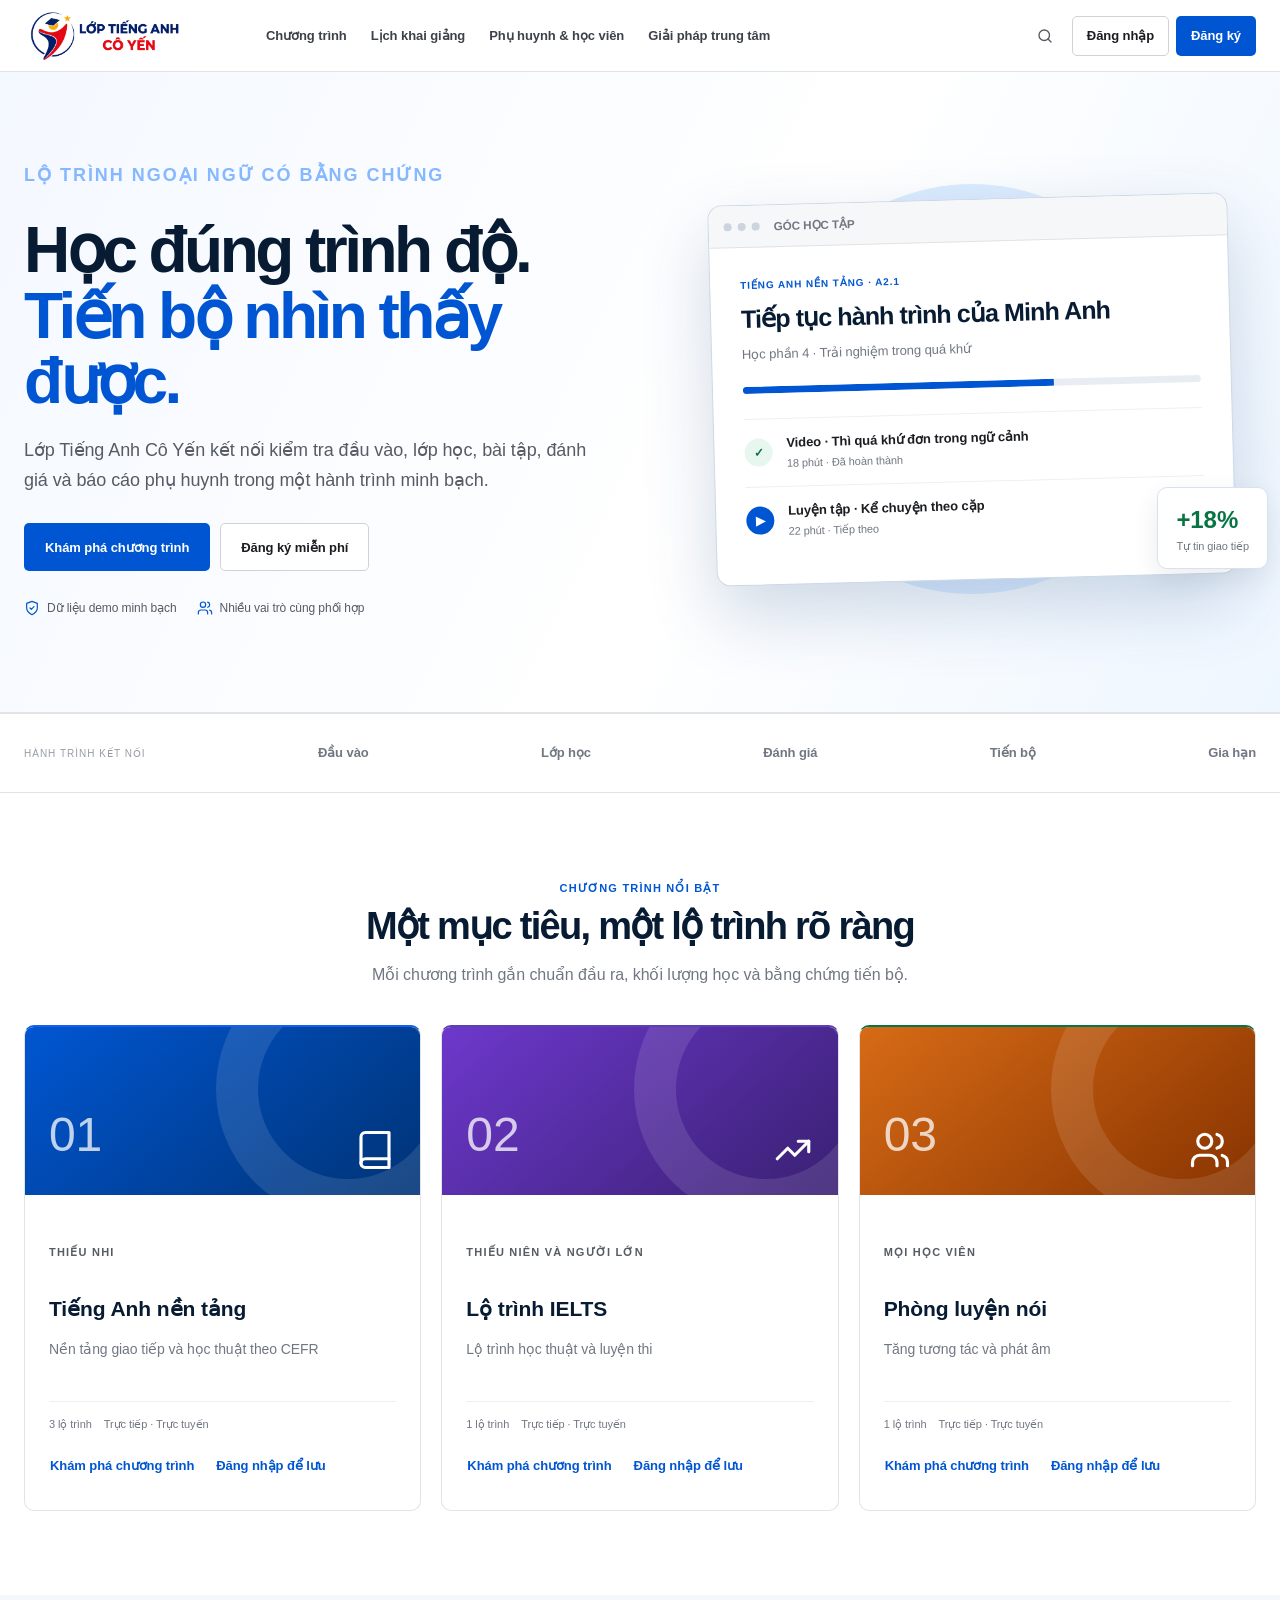
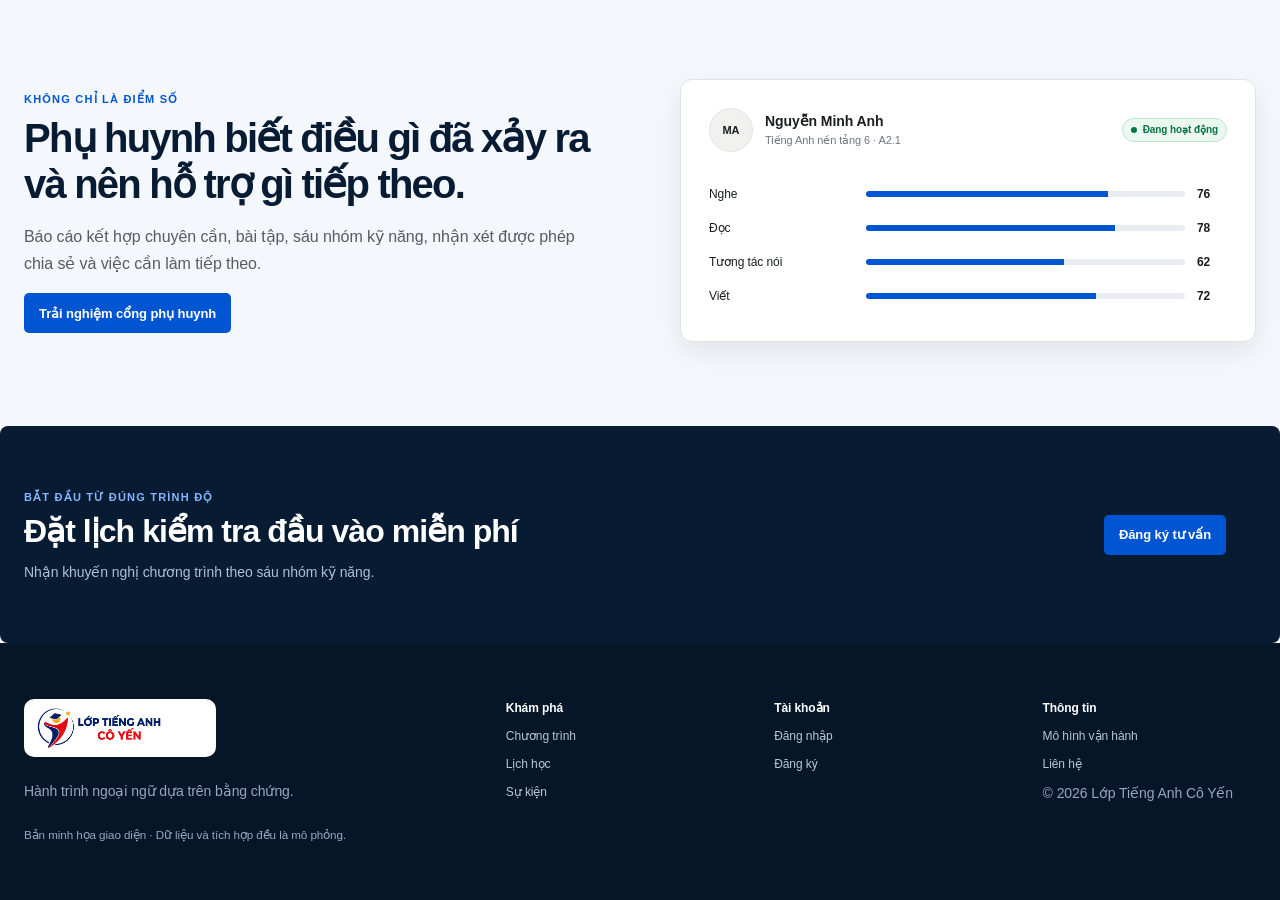
==== commit 75f3646e: "feat: apply Cô Yến brand and embed assets" ====
--- a/source/index.html
+++ b/source/index.html
@@ -3,14 +3,14 @@
 <head>
   <meta charset="UTF-8" />
   <meta name="viewport" content="width=device-width, initial-scale=1.0" />
-  <meta name="description" content="Yen Center — demo frontend kết nối hành trình từ tư vấn đến gia hạn" />
+  <meta name="description" content="Lớp Tiếng Anh Cô Yến — học tiếng Anh tự tin, tiến bộ rõ ràng" />
   <meta name="theme-color" content="#071b33" />
-  <link rel="icon" href="data:image/svg+xml,%3Csvg xmlns='http://www.w3.org/2000/svg' viewBox='0 0 64 64'%3E%3Crect width='64' height='64' rx='14' fill='%230F2B5B'/%3E%3Cpath d='M12 25 32 14l20 11-20 11L12 25Zm8 8v10c8 6 16 6 24 0V33' fill='none' stroke='white' stroke-width='4' stroke-linejoin='round'/%3E%3C/svg%3E" />
-  <title>Yen Center — Demo hành trình học tập</title>
+  <link rel="icon" type="image/png" href="./assets/yen-logo-horizontal.png" />
+  <title>Lớp Tiếng Anh Cô Yến</title>
   <link rel="stylesheet" href="./styles.css" />
 </head>
 <body>
-  <a class="skip-link" href="#main-content">Bỏ qua điều hướng</a>
+  <a class="skip-link" href="#main-content">Đến nội dung chính</a>
   <div id="app"></div>
   <div id="toast-root" class="toast-root" aria-live="polite" aria-atomic="true"></div>
   <script src="./app.js"></script>
--- a/source/styles.css
+++ b/source/styles.css
@@ -97,6 +97,18 @@
   color: var(--brand-900);
   letter-spacing: -0.02em;
 }
+.brand-logo {
+  display: block;
+  width: clamp(156px, 15vw, 220px);
+  max-height: 58px;
+  object-fit: contain;
+  object-position: left center;
+}
+.brand-light .brand-logo {
+  padding: 5px 8px;
+  border-radius: 10px;
+  background: #fff;
+}
 .brand-mark {
   position: relative;
   width: 34px;
@@ -1594,6 +1606,7 @@
 .program-grid { display: grid; grid-template-columns: repeat(3, 1fr); gap: 20px; }
 .program-card { overflow: hidden; border: 1px solid var(--line-200); border-radius: 10px; background: #fff; transition: transform .18s ease, box-shadow .18s ease; }
 .program-card:hover { transform: translateY(-4px); box-shadow: var(--v3-shadow); }
+.program-card .card-actions { display:flex; align-items:center; gap:6px; flex-wrap:wrap; }
 .program-art { position: relative; height: 168px; display: flex; align-items: flex-end; justify-content: space-between; padding: 24px; color: #fff; background: linear-gradient(140deg, #0056d2, #003375); }
 .program-art::after { content:""; position:absolute; width:180px; height:180px; right:-60px; top:-70px; border:42px solid rgba(255,255,255,.11); border-radius:50%; }
 .program-art > span { font-size: 48px; font-weight: 250; opacity: .75; }
@@ -1627,6 +1640,7 @@
 .public-footer div { display: grid; align-content: start; gap: 10px; }
 .public-footer div > strong { color: #fff; font-size: 12px; }
 .public-footer div > a { color: #b8c7d8; font-size: 12px; }
+.public-footer .footer-action { width:max-content; padding:0; border:0; background:transparent; color:#b8c7d8; font:inherit; font-size:12px; text-align:left; cursor:pointer; }
 
 .catalog-hero, .course-hero { background: linear-gradient(115deg, #062a5c, #0056d2); color: #fff; }
 .catalog-hero .container { padding-top: 74px; padding-bottom: 70px; }
@@ -1699,6 +1713,18 @@
 .process-list small { color: var(--ink-500); }
 
 .login-page { min-height: 100vh; display: grid; grid-template-columns: minmax(390px, .82fr) 1.18fr; background: #fff; }
+.auth-switch { margin:18px 0 0; color:var(--ink-500); font-size:12px; text-align:center; }
+.auth-switch a { color:var(--v3-cobalt); font-weight:750; }
+.visitor-register-page .auth-card { width:min(100%,560px); }
+.visitor-account .account-hero { display:flex; align-items:flex-end; justify-content:space-between; gap:24px; }
+.account-grid { display:grid; grid-template-columns:repeat(2,minmax(0,1fr)); gap:18px; }
+.account-grid .panel { margin:0; }
+.account-item { display:flex; align-items:center; justify-content:space-between; gap:16px; padding:14px 0; border-bottom:1px solid var(--line-100); }
+.account-item:last-child { border-bottom:0; }
+.account-item strong,.account-item small { display:block; }
+.account-item strong { color:var(--ink-900); font-size:13px; }
+.account-item small { margin-top:4px; color:var(--ink-500); font-size:11px; line-height:1.5; }
+.sidebar-collapse { margin-top:auto; }
 .login-intro { min-height: 100vh; display: flex; flex-direction: column; justify-content: space-between; padding: 48px clamp(36px, 5vw, 74px); background: linear-gradient(145deg, #061a34, #0045a5); color: #fff; }
 .login-intro h1 { max-width: 560px; margin: 0 0 18px; font-size: clamp(40px, 4.5vw, 62px); line-height: 1.05; letter-spacing: -.05em; }
 .login-intro p:not(.eyebrow) { max-width: 520px; color: #c5d7ec; font-size: 16px; line-height: 1.7; }
@@ -1719,6 +1745,7 @@
 .app-shell { min-height: 100vh; display: grid; grid-template-columns: var(--sidebar) minmax(0, 1fr); }
 .app-sidebar { position: sticky; top: 0; z-index: 120; height: 100vh; display: flex; flex-direction: column; padding: 20px 14px 14px; overflow: hidden; background: var(--v3-navy); color: #fff; transition: width .18s ease; }
 .app-sidebar > .brand { min-height: 42px; padding: 0 8px; }
+.app-sidebar .brand-logo { width: 190px; max-height: 52px; }
 .workspace-label { display: grid; gap: 2px; margin: 19px 8px 15px; padding: 12px; border: 1px solid rgba(255,255,255,.12); border-radius: 6px; background: rgba(255,255,255,.06); }
 .workspace-label span { color: #fff; font-size: 11px; font-weight: 750; }
 .workspace-label small { color: #829bb6; font-size: 9px; }
@@ -1727,13 +1754,6 @@
 .app-sidebar nav a:hover { color: #fff; background: rgba(255,255,255,.07); }
 .app-sidebar nav a.active { color: #fff; background: var(--v3-cobalt); }
 .app-sidebar nav .ui-icon { width: 17px; }
-.sidebar-guide { display: grid; grid-template-columns: auto 1fr; gap: 9px; margin-top: auto; padding: 13px; border: 1px solid rgba(255,255,255,.12); border-radius: 7px; background: rgba(255,255,255,.06); }
-.sidebar-guide > .ui-icon { color: #76adff; }
-.sidebar-guide p { margin: 0; }
-.sidebar-guide strong, .sidebar-guide small { display: block; }
-.sidebar-guide strong { color: #fff; font-size: 11px; }
-.sidebar-guide small { color: #8da4bd; font-size: 9px; }
-.sidebar-guide a { grid-column: 1/-1; color: #7db4ff; font-size: 10px; font-weight: 750; }
 .sidebar-collapse { min-height: 36px; margin-top: 8px; border: 0; background: transparent; color: #8198b1; text-align: left; }
 .sidebar-collapse span { margin-left: 9px; font-size: 10px; }
 .app-main { min-width: 0; padding: 0; }
@@ -1745,8 +1765,6 @@
 .topbar-actions { margin-left: auto; }
 .notification-button { position: relative; }
 .notification-button b { position: absolute; top: -4px; right: -4px; min-width: 16px; height: 16px; display: grid; place-items: center; border-radius: 999px; background: var(--danger-600); color: #fff; font-size: 8px; }
-.topbar-guide { display: flex; align-items: center; gap: 5px; color: var(--v3-cobalt); font-size: 11px; font-weight: 750; }
-.topbar-guide .ui-icon { width: 15px; }
 .user-menu { min-width: 190px; display: grid; grid-template-columns: auto 1fr auto; align-items: center; gap: 9px; padding: 5px 7px; border: 0; border-left: 1px solid var(--line-200); background: #fff; text-align: left; }
 .user-menu strong, .user-menu small { display: block; }
 .user-menu strong { color: var(--ink-800); font-size: 11px; }
@@ -1969,17 +1987,11 @@
 .evidence-note { padding:10px; border-radius:5px; background:var(--v3-sky); color:var(--v3-cobalt) !important; font-size:9px !important; }.branch-row { display:grid; grid-template-columns:1fr 220px 55px; align-items:center; gap:20px; margin:0 17px; padding:14px 0; border-bottom:1px solid var(--line-100); }.branch-row strong,.branch-row small { display:block; }.branch-row small { color:var(--ink-500); font-size:9px; }.branch-row > b { color:#087443; font-size:9px; }
 .settings-grid { display:grid; grid-template-columns:repeat(3,1fr); gap:12px; margin-bottom:18px; }.settings-grid article { padding:18px; border:1px solid var(--line-200); border-radius:7px; background:#fff; }.settings-grid label,.settings-grid strong,.settings-grid small { display:block; }.settings-grid label { color:var(--ink-500); font-size:9px; text-transform:uppercase; }.settings-grid strong { margin:5px 0; color:var(--v3-navy); font-size:19px; }.settings-grid small { color:var(--ink-400); font-size:8px; }.danger-zone { border-left:3px solid var(--danger-600); }
 
-/* Demo cockpit */
-.demo-guide-page { min-height:70vh; background:var(--v3-canvas); }.demo-hero { background:linear-gradient(120deg,#06182e,#004ebd); color:#fff; }.demo-hero > .container { min-height:360px; display:grid; grid-template-columns:1fr 330px; align-items:center; gap:70px; padding-top:50px; padding-bottom:50px; }.demo-hero h1 { max-width:780px; margin:0 0 15px; font-size:clamp(39px,5vw,60px); line-height:1.05; letter-spacing:-.05em; }.demo-hero p:not(.eyebrow) { max-width:680px; color:#c0d5ed; font-size:16px; }.demo-hero aside { display:grid; grid-template-columns:auto 1fr; align-items:center; gap:18px; padding:23px; border:1px solid rgba(255,255,255,.2); border-radius:9px; background:rgba(255,255,255,.08); }.journey-count { color:#fff; font-size:43px; font-weight:700; }.journey-count small { font-size:15px; color:#8cb8ea; }.demo-hero aside small,.demo-hero aside strong,.demo-hero aside span { display:block; }.demo-hero aside > div > small { color:#88a8c9; font-size:8px; text-transform:uppercase; }.demo-hero aside > div > strong { margin:4px 0; }.demo-hero aside > div > span { color:#aac2db; font-size:9px; }
-.demo-hero .btn-primary { background:#08111f; }.demo-hero .btn-primary:hover { background:#000; }.demo-hero .btn-ghost { color:#d5e5fa; border-color:rgba(255,255,255,.25); }
-.demo-progress-section { padding-top:35px; padding-bottom:75px; }.demo-progress-section > .progress-block { margin-bottom:28px; }.demo-layout { display:grid; grid-template-columns:1fr 340px; align-items:start; gap:22px; }.journey-rail { display:grid; gap:9px; }.journey-step { display:grid; grid-template-columns:auto 1fr 145px; align-items:center; gap:17px; min-height:108px; padding:18px 20px; border:1px solid var(--line-200); border-radius:8px; background:#fff; }.journey-step.active { border-color:#83b4f0; box-shadow:0 0 0 3px #e6f1ff; }.journey-step.done { background:#fbfdfc; }.step-marker { width:38px; height:38px; display:grid; place-items:center; border:1px solid var(--line-300); border-radius:50%; color:var(--ink-500); font-size:11px; font-weight:750; }.journey-step.done .step-marker { border-color:#bde5cf; background:var(--v3-mint); color:#087443; }.journey-step.active .step-marker { border-color:var(--v3-cobalt); background:var(--v3-cobalt); color:#fff; }.step-marker .ui-icon { width:15px; }.journey-step p { margin:0; color:var(--v3-cobalt); font-size:8px; font-weight:750; letter-spacing:.07em; }.journey-step h2 { margin:3px 0; font-size:15px; }.journey-step > div:nth-child(2) > span { color:var(--ink-500); font-size:9px; }.journey-step > div:last-child { display:grid; justify-items:end; gap:8px; }.journey-step a { display:flex; align-items:center; gap:4px; color:var(--v3-cobalt); font-size:9px; }.journey-step a .ui-icon { width:11px; }.demo-aside { display:grid; gap:14px; }.sticky-panel { position:sticky; top:90px; padding:20px; }.sticky-panel .panel-heading { display:none; }.sticky-panel h2 { margin:0 0 8px; font-size:19px; }.sticky-panel p:not(.eyebrow) { margin:0 0 15px; color:var(--ink-500); font-size:11px; }.sticky-panel .btn { width:100%; }.sticky-panel > small { display:block; margin-top:10px; color:var(--ink-400); font-size:8px; }
-.checkpoint-bar { display:grid; grid-template-columns:minmax(210px, .7fr) 2fr; align-items:center; gap:24px; margin:0 0 24px; padding:16px 18px; border:1px solid var(--line-200); border-radius:8px; background:#fff; box-shadow:var(--shadow-sm); }.checkpoint-bar p { margin:0 0 3px; }.checkpoint-bar strong { font-size:13px; }.checkpoint-actions { display:flex; flex-wrap:wrap; justify-content:flex-end; gap:7px; }.checkpoint-actions .btn { min-height:32px; padding:7px 10px; font-size:9px; }
-
 .role-switcher, .notification-drawer { position:fixed; inset:0; z-index:300; }.role-switcher[hidden], .notification-drawer[hidden] { display:none; }.role-switcher-backdrop { position:absolute; inset:0; background:rgba(4,14,27,.55); }.role-switcher > section, .notification-drawer > section { position:absolute; top:0; right:0; width:min(430px,100%); height:100%; padding:16px; overflow-y:auto; background:#fff; box-shadow:-20px 0 60px rgba(0,0,0,.2); }.role-option { width:100%; display:grid; grid-template-columns:auto 1fr auto; align-items:center; gap:10px; margin-bottom:6px; padding:10px; border:1px solid var(--line-200); border-radius:6px; background:#fff; text-align:left; }.role-option.active { border-color:#8ab5ea; background:var(--v3-sky); }.role-option strong,.role-option small { display:block; }.role-option strong { font-size:11px; }.role-option small { color:var(--ink-500); font-size:8px; }.role-option > .ui-icon { width:13px; }.notification-item { display:grid; grid-template-columns:auto 1fr; gap:10px; padding:13px 8px; border-bottom:1px solid var(--line-100); }.notification-item.unread { background:#f6faff; }.notification-item > span { color:var(--v3-cobalt); }.notification-item strong { font-size:11px; }.notification-item p { margin:3px 0; color:var(--ink-500); font-size:9px; }.notification-item small { color:var(--ink-400); font-size:8px; }
 .toast-root { position:fixed; top:auto; right:20px; bottom:20px; z-index:500; display:grid; align-content:end; pointer-events:none; }.toast { min-width:300px; max-width:440px; display:grid; grid-template-columns:auto 1fr auto; align-items:center; gap:10px; padding:13px 15px; border:1px solid var(--line-200); border-left:3px solid var(--v3-cobalt); border-radius:7px; background:#fff; box-shadow:0 18px 48px rgba(0,0,0,.18); pointer-events:auto; }.toast > span { width:24px; height:24px; display:grid; place-items:center; border-radius:50%; background:var(--v3-mint); color:#087443; font-size:10px; }.toast p { margin:0; font-size:11px; }.toast button { border:0; background:transparent; color:var(--ink-400); }.toast-error { border-left-color:var(--danger-600); }.toast-error > span { background:#fff0ef; color:var(--danger-700); }
 .not-found,.auth-required { min-height:70vh; display:grid; place-items:center; align-content:center; gap:10px; padding:40px; text-align:center; }.not-found-code { color:#dce9fa; font-size:110px; font-weight:850; line-height:.8; }.not-found h1,.auth-required h1 { margin:0; }.not-found > p:not(.eyebrow),.auth-required p { max-width:520px; color:var(--ink-500); }
 
-.sidebar-collapsed .app-shell { grid-template-columns:76px minmax(0,1fr); }.sidebar-collapsed .app-sidebar .brand-copy,.sidebar-collapsed .workspace-label,.sidebar-collapsed .app-sidebar nav span,.sidebar-collapsed .sidebar-guide,.sidebar-collapsed .sidebar-collapse span { display:none; }.sidebar-collapsed .app-sidebar nav a { justify-content:center; }.sidebar-collapsed .sidebar-collapse { text-align:center; }
+.sidebar-collapsed .app-shell { grid-template-columns:76px minmax(0,1fr); }.sidebar-collapsed .app-sidebar .brand-copy,.sidebar-collapsed .workspace-label,.sidebar-collapsed .app-sidebar nav span,.sidebar-collapsed .sidebar-collapse span { display:none; }.sidebar-collapsed .app-sidebar nav a { justify-content:center; }.sidebar-collapsed .sidebar-collapse { text-align:center; }
 
 /* V3.1 interactive journeys */
 .login-form { display:grid; gap:14px; margin-top:22px; }
@@ -1991,11 +2003,64 @@
 .auth-page { min-height:100vh; display:grid; place-items:center; padding:32px; background:linear-gradient(145deg,#f4f8fd,#fff); }
 .auth-page .auth-card { width:min(100%,500px); padding:30px; }
 .auth-card h1 { margin:8px 0; color:var(--v3-navy); font-size:30px; }
-.auth-card .back-link { display:inline-flex; margin-bottom:22px; color:var(--v3-cobalt); font-size:10px; font-weight:700; }
+.auth-card .back-link { display:flex; width:max-content; margin-bottom:22px; color:var(--v3-cobalt); font-size:10px; font-weight:700; }
 .profile-choice-list { display:grid; gap:9px; }
 .logout-link { margin-top:8px; border:0; background:transparent; color:var(--danger-700); cursor:pointer; }
 dialog.form-card { width:min(520px,calc(100% - 30px)); border:0; }
 dialog.form-card::backdrop { background:rgba(4,14,27,.6); }
+
+/* Quản trị quyền và hàng chờ phê duyệt */
+.governance-page .panel { overflow: hidden; }
+.governance-form { display:grid; grid-template-columns:repeat(2,minmax(0,1fr)); gap:12px; padding:17px; }
+.governance-form label, .review-form label { display:grid; gap:6px; color:var(--ink-700); font-size:12px; font-weight:650; }
+.governance-form .span-two { grid-column:1 / -1; }
+.governance-form .btn { justify-self:start; }
+.scope-hints { display:flex; flex-wrap:wrap; gap:8px; padding:0 17px 17px; color:var(--ink-500); font-size:11px; }
+.scope-hints span { padding:6px 9px; border:1px solid var(--line-200); border-radius:999px; }
+.permission-matrix { display:grid; }
+.permission-row { display:grid; grid-template-columns:minmax(240px,1fr) 150px minmax(280px,1.2fr); align-items:start; gap:18px; padding:15px 17px; border-top:1px solid var(--line-100); }
+.permission-row:first-child { border-top:0; }
+.permission-row strong, .permission-row code, .permission-row small { display:block; }
+.permission-row code { width:max-content; margin-top:5px; color:var(--brand-700); font-size:11px; }
+.permission-row small { margin-top:5px; color:var(--ink-500); }
+.permission-row details > summary { cursor:pointer; color:var(--brand-700); font-weight:700; }
+.permission-row .governance-form { grid-template-columns:1fr 1fr; padding:12px 0 0; }
+.approval-card { display:flex; align-items:center; justify-content:space-between; gap:20px; padding:18px 17px; border-top:1px solid var(--line-100); }
+.approval-card:first-child { border-top:0; }
+.approval-main { flex:1; min-width:0; }
+.approval-card h3 { margin:9px 0 12px; font-size:17px; }
+.approval-card h3 a { color:var(--ink-950); text-decoration:none; }
+.approval-card .person { margin-top:8px; }
+.request-type { color:var(--brand-700); font-size:10px; font-weight:800; letter-spacing:.08em; text-transform:uppercase; }
+.request-meta { display:flex; flex-wrap:wrap; gap:7px; margin-top:12px; }
+.request-meta span { padding:5px 8px; border-radius:6px; background:var(--page); color:var(--ink-500); font-size:10px; }
+.withdraw-form { display:grid; grid-template-columns:minmax(170px,1fr) auto; gap:8px; }
+.governance-empty { padding:0 17px 17px; }
+.request-summary { display:grid; grid-template-columns:1fr 1fr; gap:28px; padding:20px; }
+.request-reason { padding:18px; border-radius:10px; background:var(--page); }
+.request-reason small, .request-reason strong { display:block; }
+.request-reason strong { margin:6px 0 10px; color:var(--ink-950); font-size:17px; }
+.request-reason p { margin:0; color:var(--ink-500); }
+.diff-table { padding:0 17px 17px; overflow:auto; }
+.diff-head, .diff-row { display:grid; grid-template-columns:minmax(140px,.65fr) minmax(220px,1fr) minmax(220px,1fr); gap:12px; min-width:650px; }
+.diff-head { padding:9px 10px; color:var(--ink-500); font-size:10px; font-weight:800; text-transform:uppercase; }
+.diff-row { align-items:start; padding:12px 10px; border-top:1px solid var(--line-100); }
+.diff-row pre { min-height:38px; margin:0; padding:9px; white-space:pre-wrap; border-radius:6px; background:var(--page); color:var(--ink-700); font:11px/1.5 ui-monospace,SFMono-Regular,Menlo,monospace; }
+.review-form { display:grid; grid-template-columns:minmax(180px,.5fr) minmax(280px,1fr) auto; align-items:end; gap:14px; padding:0 17px 17px; }
+.danger-link { color:var(--danger-600,#b42318); }
+
+@media (max-width:900px) {
+  .permission-row { grid-template-columns:1fr; }
+  .request-summary { grid-template-columns:1fr; }
+  .review-form { grid-template-columns:1fr; align-items:stretch; }
+}
+
+@media (max-width:620px) {
+  .governance-form { grid-template-columns:1fr; }
+  .governance-form .span-two { grid-column:auto; }
+  .approval-card { align-items:stretch; flex-direction:column; }
+  .withdraw-form { grid-template-columns:1fr; width:100%; }
+}
 
 .attendance-editor { overflow:visible; }
 .attendance-list { display:grid; }
@@ -2032,19 +2097,33 @@
 .settings-form .settings-grid { margin-bottom:14px; }
 .settings-form .settings-grid label { padding:14px; border:1px solid var(--line-200); border-radius:7px; background:#fbfcfe; }
 .settings-form .settings-grid label .input { margin-top:4px; font-size:14px; font-weight:600; }
-.core-journey-grid { display:grid; grid-template-columns:repeat(3,1fr); gap:14px; margin-bottom:22px; }
-.core-journey-step { display:grid; align-content:start; gap:10px; min-height:230px; padding:22px; border:1px solid var(--line-200); border-radius:9px; background:#fff; box-shadow:var(--shadow-xs); }
-.core-journey-step > span { width:36px; height:36px; display:grid; place-items:center; border-radius:50%; background:var(--v3-sky); color:var(--v3-cobalt); font-weight:800; }
-.core-journey-step h2 { margin:0; font-size:17px; }
-.core-journey-step p { margin:0; color:var(--ink-500); font-size:11px; line-height:1.6; }
-.core-journey-step .btn { margin-top:auto; }
-.advanced-journey { margin-top:22px; border:1px solid var(--line-200); border-radius:9px; background:#fff; }
-.advanced-journey > summary { padding:16px 18px; color:var(--v3-navy); font-size:12px; font-weight:750; cursor:pointer; }
-.advanced-journey[open] > summary { border-bottom:1px solid var(--line-200); }
-.advanced-journey-body { padding:18px; }
+
+/* Chuỗi Course → Class → Session → Remedial */
+.trace-breadcrumb { display:flex; align-items:center; flex-wrap:wrap; gap:7px; margin:0 0 14px; color:var(--ink-500); font-size:10px; }
+.trace-breadcrumb a { color:var(--v3-cobalt); font-weight:700; text-decoration:none; }
+.trace-breadcrumb strong { color:var(--ink-700); }
+.trace-breadcrumb span { color:var(--line-400); }
+.operations-form { display:grid; gap:17px; margin-top:18px; padding:20px; }
+.operations-form .form-grid { margin:0; }
+.operations-form label { display:grid; gap:6px; color:var(--ink-700); font-size:11px; font-weight:700; }
+.operations-form .span-two { grid-column:1 / -1; }
+.operations-form > .btn { justify-self:start; }
+.trace-card { display:flex; align-items:center; justify-content:space-between; gap:16px; padding:14px 16px; border:1px solid var(--line-200); border-radius:9px; background:#fff; color:var(--ink-900); text-decoration:none; }
+.trace-card + .trace-card { margin-top:8px; }
+.trace-card strong,.trace-card small { display:block; }
+.trace-card small { margin-top:4px; color:var(--ink-500); }
+.ranking-card { display:grid; gap:14px; padding:18px; border-top:1px solid var(--line-100); }
+.ranking-card:first-child { border-top:0; }
+.ranking-card h3 { margin:3px 0 0; }
+.ranking-card details summary { cursor:pointer; color:var(--v3-cobalt); font-size:11px; font-weight:750; }
+.candidate-list { display:grid; gap:8px; margin-top:12px; }
+.ranking-card .candidate-card { grid-template-columns:minmax(140px,.5fr) 70px 1.5fr; padding:11px; }
+.ranking-card .gate-row { justify-content:flex-start; }
+.ranking-card .notice-panel { padding:12px 14px; }
+.ranking-card .notice-panel p { margin:4px 0 0; }
 
 @media (max-width: 1160px) {
-  .public-header nav { display:none; }.public-header .mobile-menu { display:block; margin-left:auto; }.public-actions { margin-left:0; }.public-actions .header-search { display:none; }
+  .public-header nav { display:none; }.public-header .mobile-menu { display:block; margin-left:auto; }.public-actions { margin-left:auto; }.public-actions .header-search { display:none; }.public-actions .auth-action { display:inline-flex; }
   .hero-grid { grid-template-columns:1fr; }.hero-visual { min-height:400px; }.learning-window { width:min(90%,600px); }.floating-stat { right:6%; }
   .program-grid,.solution-grid { grid-template-columns:repeat(2,1fr); }
   .metric-grid.four { grid-template-columns:repeat(2,1fr); }
@@ -2052,21 +2131,20 @@
 }
 
 @media (max-width: 900px) {
-  .app-shell { display:block; }.app-sidebar { position:fixed; left:-270px; width:252px; transition:left .2s ease; }.sidebar-collapsed .app-sidebar { left:0; width:252px; }.sidebar-collapsed .app-sidebar .brand-copy,.sidebar-collapsed .workspace-label,.sidebar-collapsed .app-sidebar nav span,.sidebar-collapsed .sidebar-guide,.sidebar-collapsed .sidebar-collapse span { display:initial; }.sidebar-collapsed .app-sidebar nav a { justify-content:flex-start; }.dark-menu { display:block; }.context-crumb { display:none; }.app-topbar { padding:0 15px; }.topbar-actions { width:100%; justify-content:flex-end; }.topbar-guide { display:none; }.user-menu { min-width:0; border-left:0; }.user-menu > span:nth-child(2),.user-menu > span:last-child { display:none; }.app-content { padding:22px 18px 40px; }
-  .content-grid.main-aside,.content-grid.two,.feature-split,.course-layout,.contact-grid,.demo-layout { grid-template-columns:1fr; }.profile-strip { grid-template-columns:1fr 1fr; }.metric-grid.three { grid-template-columns:1fr 1fr; }.course-player-page { margin:-22px -18px -40px; }.course-player-layout { grid-template-columns:1fr; }.curriculum-sidebar { border-right:0; border-bottom:1px solid var(--line-200); }.learning-content { width:min(100% - 34px,800px); }.video-illustration { min-height:340px; }
-  .course-hero > .container,.demo-hero > .container { grid-template-columns:1fr; }.course-summary { max-width:430px; }.course-facts .container { grid-template-columns:1fr 1fr; }.sticky-enroll,.sticky-panel { position:static; }.public-footer > .container { grid-template-columns:1.5fr 1fr 1fr; }.public-footer > .container > div:last-child { display:none; }
-  .schedule-row { grid-template-columns:1fr 1fr; }.segment-grid,.quality-grid,.skill-grid { grid-template-columns:1fr 1fr; }.core-journey-grid { grid-template-columns:1fr; }.core-journey-step { min-height:0; }
+  .app-shell { display:block; }.app-sidebar { position:fixed; left:-270px; width:252px; transition:left .2s ease; }.sidebar-collapsed .app-sidebar { left:0; width:252px; }.sidebar-collapsed .app-sidebar .brand-copy,.sidebar-collapsed .workspace-label,.sidebar-collapsed .app-sidebar nav span,.sidebar-collapsed .sidebar-collapse span { display:initial; }.sidebar-collapsed .app-sidebar nav a { justify-content:flex-start; }.dark-menu { display:block; }.context-crumb { display:none; }.app-topbar { padding:0 15px; }.topbar-actions { width:100%; justify-content:flex-end; }.user-menu { min-width:0; border-left:0; }.user-menu > span:nth-child(2),.user-menu > span:last-child { display:none; }.app-content { padding:22px 18px 40px; }
+  .content-grid.main-aside,.content-grid.two,.feature-split,.course-layout,.contact-grid,.account-grid { grid-template-columns:1fr; }.profile-strip { grid-template-columns:1fr 1fr; }.metric-grid.three { grid-template-columns:1fr 1fr; }.course-player-page { margin:-22px -18px -40px; }.course-player-layout { grid-template-columns:1fr; }.curriculum-sidebar { border-right:0; border-bottom:1px solid var(--line-200); }.learning-content { width:min(100% - 34px,800px); }.video-illustration { min-height:340px; }
+  .course-hero > .container { grid-template-columns:1fr; }.course-summary { max-width:430px; }.course-facts .container { grid-template-columns:1fr 1fr; }.sticky-enroll { position:static; }.public-footer > .container { grid-template-columns:1.5fr 1fr 1fr; }.public-footer > .container > div:last-child { display:none; }
+  .schedule-row { grid-template-columns:1fr 1fr; }.segment-grid,.quality-grid,.skill-grid { grid-template-columns:1fr 1fr; }
 }
 
 @media (max-width: 650px) {
-  .checkpoint-bar { grid-template-columns:1fr; }.checkpoint-actions { justify-content:flex-start; }
-  .container { width:min(calc(100% - 28px),var(--container)); }.public-actions .btn-ghost { display:none; }.public-actions .btn-primary { min-height:36px; padding:7px 10px; font-size:10px; }.brand-copy small { display:none; }
+  .container { width:min(calc(100% - 28px),var(--container)); }.public-actions .auth-action { display:inline-flex; min-height:34px; padding:6px 9px; font-size:10px; }.brand-copy small { display:none; }.brand-logo { width:148px; max-height:46px; }
   .hero-grid { min-height:auto; padding:55px 0; }.hero-copy h1 { font-size:42px; }.hero-copy > p { font-size:15px; }.hero-visual { min-height:330px; }.hero-visual::before { width:300px; height:300px; }.window-content { padding:20px; }.window-content h2 { font-size:19px; }.floating-stat { display:none; }.trust-strip .container { overflow-x:auto; justify-content:flex-start; white-space:nowrap; }
-  .public-section { padding-top:60px; padding-bottom:60px; }.section-intro h2,.feature-split h2 { font-size:31px; }.program-grid,.solution-grid { grid-template-columns:1fr; }.public-cta .container { align-items:flex-start; flex-direction:column; }.public-footer > .container { grid-template-columns:1fr 1fr; }.public-footer > .container > div:first-child { grid-column:1/-1; }
+  .public-section { padding-top:60px; padding-bottom:60px; }.section-intro h2,.feature-split h2 { font-size:31px; }.program-grid,.solution-grid { grid-template-columns:1fr; }.public-cta .container,.visitor-account .account-hero { align-items:flex-start; flex-direction:column; }.public-footer > .container { grid-template-columns:1fr 1fr; }.public-footer > .container > div:first-child { grid-column:1/-1; }
   .login-page { grid-template-columns:1fr; }.login-intro { min-height:330px; padding:30px 25px; }.login-intro h1 { font-size:38px; }.login-intro > small { display:none; }.role-picker { padding:40px 22px; }.role-card-grid { grid-template-columns:1fr; }
-  .page-heading { display:grid; }.page-heading h1 { font-size:25px; }.page-actions .btn { width:100%; }.metric-grid.four,.metric-grid.three { grid-template-columns:1fr; }.metric-card { min-height:92px; }.profile-strip { grid-template-columns:1fr; }.today-session { grid-template-columns:1fr; }.today-time { width:60px;height:60px; }.today-session .btn { width:100%; }.continue-card { grid-template-columns:1fr; }.continue-cover { min-height:150px; }.continue-body { padding:24px; }.course-player-head { align-items:flex-start; }.course-overall { display:none; }.video-illustration { min-height:250px; }.lesson-footer { align-items:flex-start; flex-direction:column; }.lesson-footer .btn { width:100%; margin-left:0; }.learning-list article { grid-template-columns:auto 1fr; }.learning-list aside { grid-column:1/-1; grid-template-columns:1fr 1fr 1fr; align-items:center; text-align:left; }.assessment-summary { grid-template-columns:1fr; }.report-banner { align-items:flex-start; }.skill-grid,.skill-grid.compact,.segment-grid,.quality-grid,.settings-grid { grid-template-columns:1fr; }.schedule-row { grid-template-columns:1fr; }.course-facts .container { grid-template-columns:1fr; }.fact { border-left:1px solid var(--line-200); border-bottom:1px solid var(--line-200); }.course-hero h1,.catalog-hero h1,.simple-hero h1 { font-size:38px; }.demo-hero h1 { font-size:38px; }.journey-step { grid-template-columns:auto 1fr; }.journey-step > div:last-child { grid-column:2; justify-items:start; }.branch-row { grid-template-columns:1fr; gap:8px; }.topbar-actions .icon-btn { display:none; }.toast-root { left:12px; right:12px; bottom:12px; }.toast { min-width:0; }.attendance-row { grid-template-columns:1fr; }.attendance-options { width:100%; }.attendance-options button { min-width:0; flex:1; }.attendance-save,.quiz-toolbar,.quiz-submit { align-items:stretch; flex-direction:column; }
+  .page-heading { display:grid; }.page-heading h1 { font-size:25px; }.page-actions .btn { width:100%; }.metric-grid.four,.metric-grid.three { grid-template-columns:1fr; }.metric-card { min-height:92px; }.profile-strip { grid-template-columns:1fr; }.today-session { grid-template-columns:1fr; }.today-time { width:60px;height:60px; }.today-session .btn { width:100%; }.continue-card { grid-template-columns:1fr; }.continue-cover { min-height:150px; }.continue-body { padding:24px; }.course-player-head { align-items:flex-start; }.course-overall { display:none; }.video-illustration { min-height:250px; }.lesson-footer { align-items:flex-start; flex-direction:column; }.lesson-footer .btn { width:100%; margin-left:0; }.learning-list article { grid-template-columns:auto 1fr; }.learning-list aside { grid-column:1/-1; grid-template-columns:1fr 1fr 1fr; align-items:center; text-align:left; }.assessment-summary { grid-template-columns:1fr; }.report-banner { align-items:flex-start; }.skill-grid,.skill-grid.compact,.segment-grid,.quality-grid,.settings-grid { grid-template-columns:1fr; }.schedule-row { grid-template-columns:1fr; }.course-facts .container { grid-template-columns:1fr; }.fact { border-left:1px solid var(--line-200); border-bottom:1px solid var(--line-200); }.course-hero h1,.catalog-hero h1,.simple-hero h1 { font-size:38px; }.branch-row { grid-template-columns:1fr; gap:8px; }.topbar-actions .icon-btn { display:none; }.toast-root { left:12px; right:12px; bottom:12px; }.toast { min-width:0; }.attendance-row { grid-template-columns:1fr; }.attendance-options { width:100%; }.attendance-options button { min-width:0; flex:1; }.attendance-save,.quiz-toolbar,.quiz-submit { align-items:stretch; flex-direction:column; }.operations-form .span-two { grid-column:auto; }.ranking-card .candidate-card { grid-template-columns:1fr; }.trace-card { align-items:flex-start; flex-direction:column; }
 }
 
 @media print {
-  .app-sidebar,.app-topbar,.public-header,.public-footer,.page-actions,.demo-hero .hero-actions { display:none !important; }.app-shell { display:block; }.app-content { padding:0; }.panel,.metric-card { break-inside:avoid; }
-}
+  .app-sidebar,.app-topbar,.public-header,.public-footer,.page-actions { display:none !important; }.app-shell { display:block; }.app-content { padding:0; }.panel,.metric-card { break-inside:avoid; }
+}
